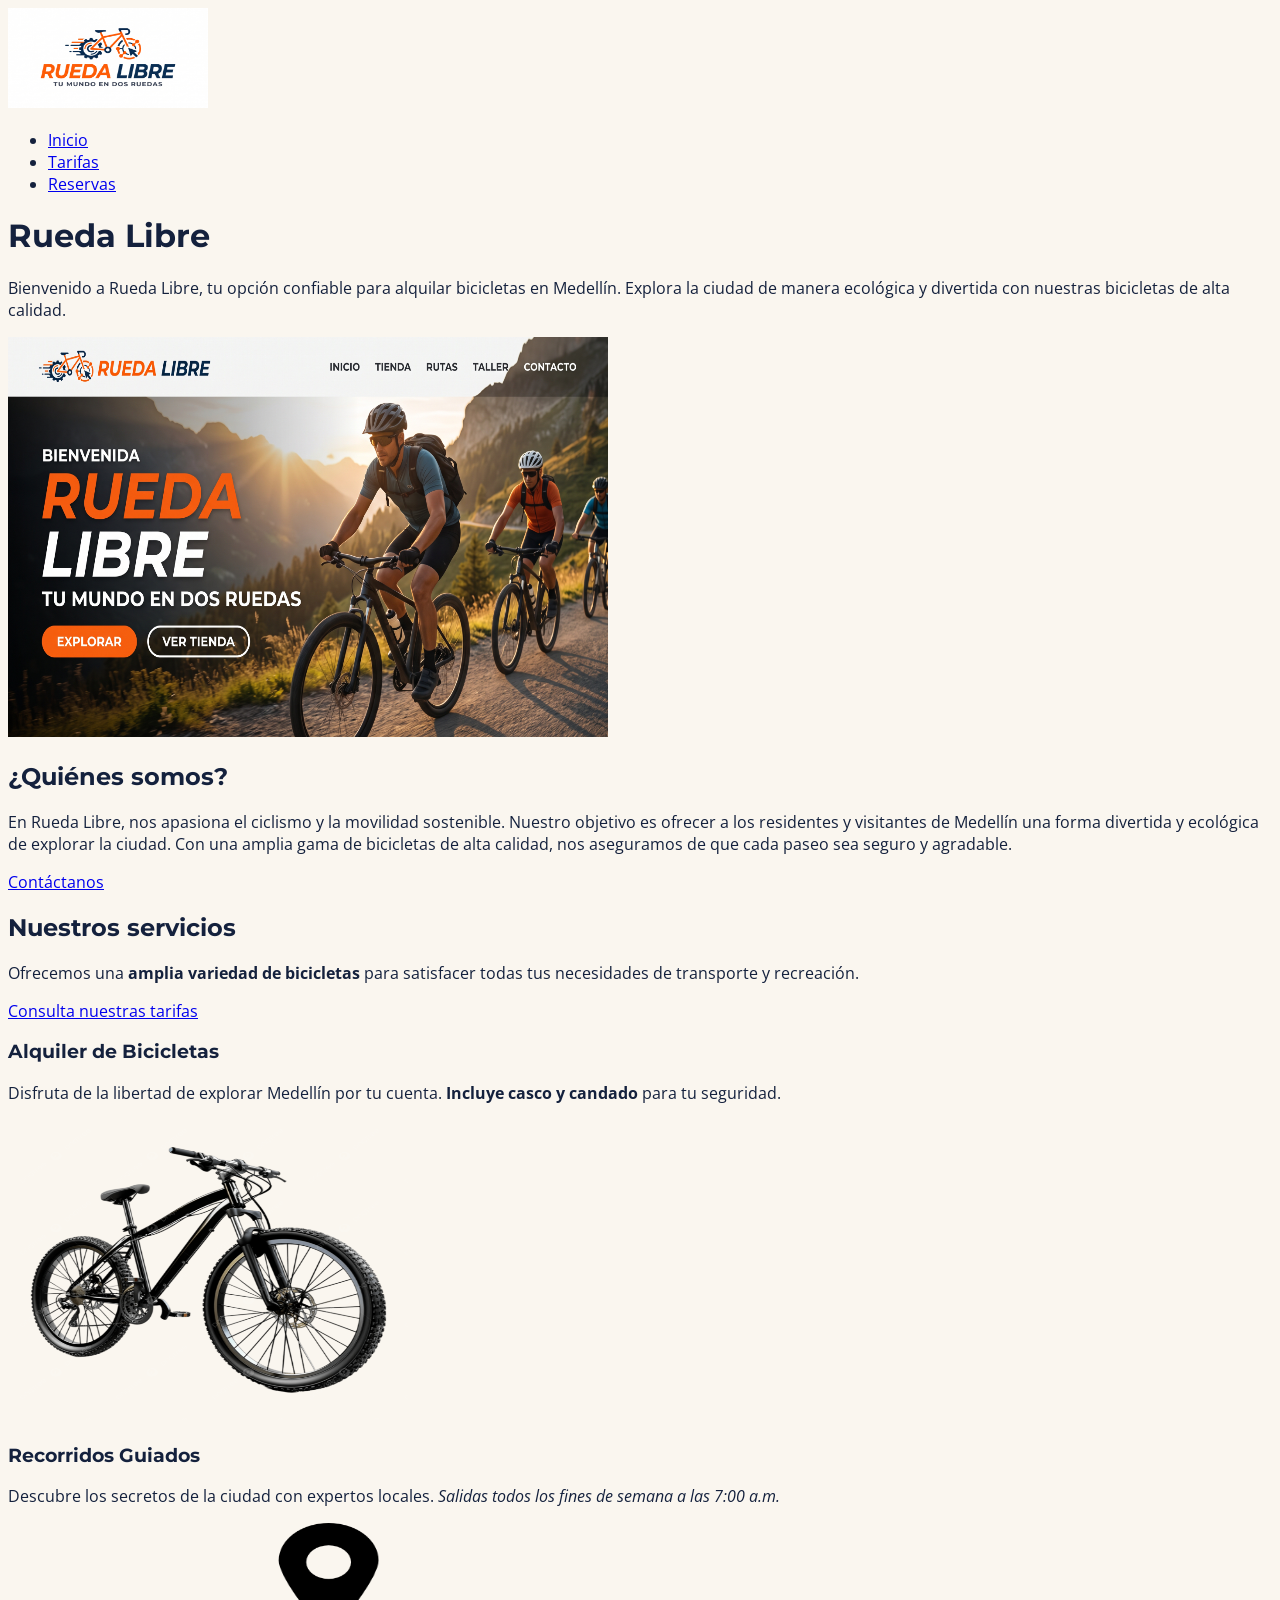
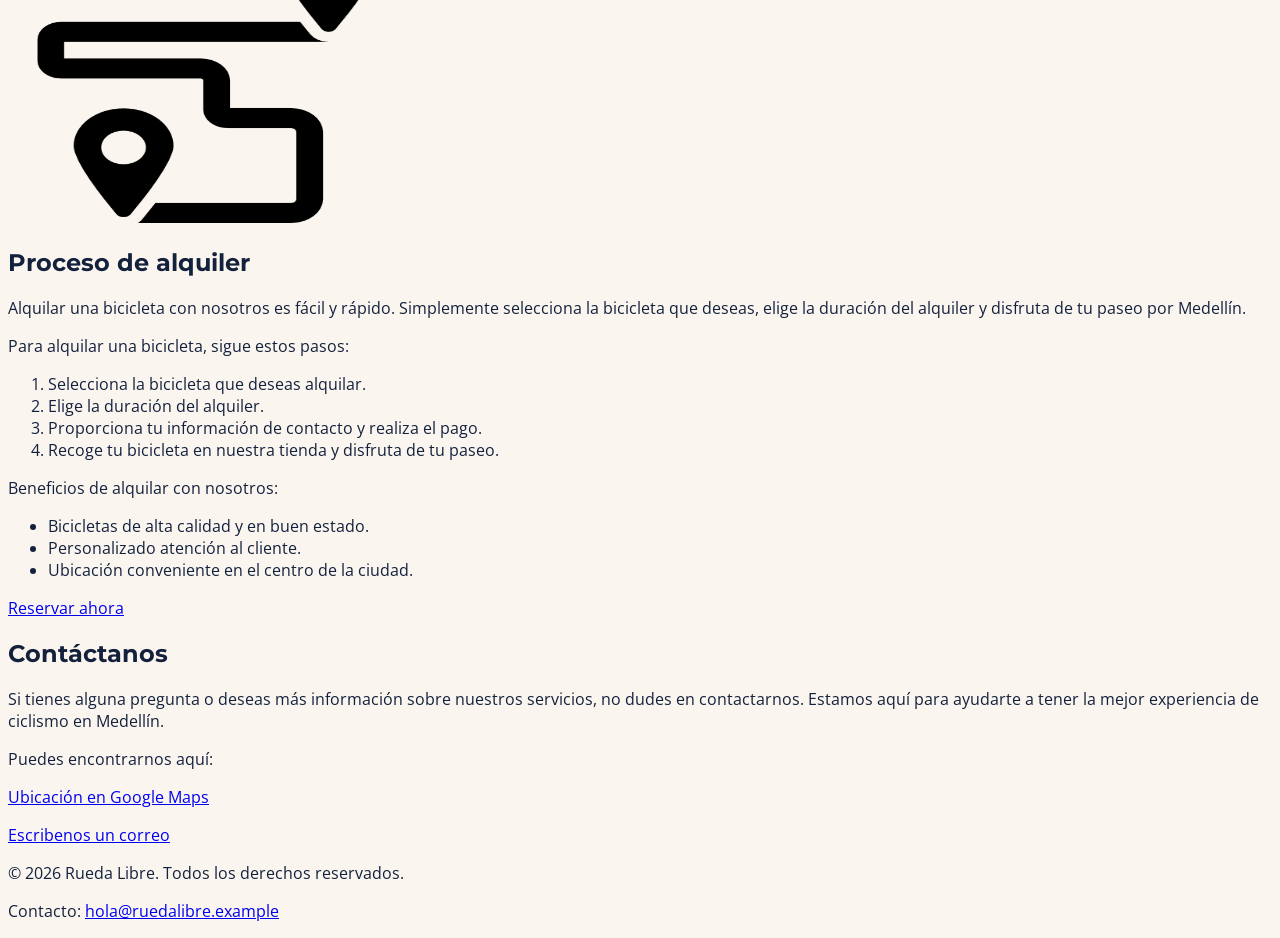
==== index.html @ 0d8b2fc7 "style: se agrega css a las paginas" ====
<!DOCTYPE html>
<html lang="es">
<head>
    <meta charset="UTF-8">
    <meta name="viewport" content="width=device-width, initial-scale=1.0">
    <title>Rueda Libre | Alquiler de bicicletas en Medellín</title>
    <meta name="description" content="Rueda Libre es tu opción confiable para alquilar bicicletas en Medellín. Explora la ciudad de manera ecológica y divertida con nuestras bicicletas de alta calidad.">
    <link rel="preconnect" href="https://fonts.googleapis.com">
<link rel="preconnect" href="https://fonts.gstatic.com" crossorigin>
<link href="https://fonts.googleapis.com/css2?family=Montserrat:ital,wght@0,100..900;1,100..900&family=Open+Sans:ital,wght@0,300..800;1,300..800&display=swap" rel="stylesheet">
    <link rel="stylesheet" href="css/styles.css">
</head>

<body>

<header>
    <a href="index.html"><img src="img/logo-rueda-libre.jpg" alt="Logo de Rueda Libre" width="200" height="100"></a>
    
    <nav aria-label="Navegación principal">
        <ul>
            <li><a href="index.html">Inicio</a></li>
            <li><a href="paginas/tarifas.html">Tarifas</a></li>
            <li><a href="paginas/reservas.html">Reservas</a></li>
        </ul>
    </nav>

</header>

 <main>
    <h1>Rueda Libre</h1>
    <p>Bienvenido a Rueda Libre, tu opción confiable para alquilar bicicletas en Medellín. Explora la ciudad de manera ecológica y divertida con nuestras bicicletas de alta calidad.</p>
    <img src="img/portada-rueda.jpg" alt="Bicicletas en Medellín" width="600" height="400">

    <section id="about">
    <h2>¿Quiénes somos?</h2>
    <p>En Rueda Libre, nos apasiona el ciclismo y la movilidad sostenible. Nuestro objetivo es ofrecer a los residentes y visitantes de Medellín una forma divertida y ecológica de explorar la ciudad. Con una amplia gama de bicicletas de alta calidad, nos aseguramos de que cada paseo sea seguro y agradable.</p>
    <a href="#contact">Contáctanos</a>
    </section>

    <section id="services">

        
        <h2>Nuestros servicios</h2>
        <p>Ofrecemos una <strong>amplia variedad de bicicletas</strong> para satisfacer todas tus necesidades</strong> de transporte y recreación.</p>

        <a href="paginas/tarifas.html#recorridos">Consulta nuestras tarifas</a>
        
    
        <article>
        <h3>Alquiler de Bicicletas</h3>
        <p>
        Disfruta de la libertad de explorar Medellín por tu cuenta. 
        <strong>Incluye casco y candado</strong> para tu seguridad.
        </p>
        <img src="img/bicicleta-rueda.png" alt="Alquiler de bicicletas" width="400" height="300">
        </article>

        <article>
        <h3>Recorridos Guiados</h3>
        <p>
        Descubre los secretos de la ciudad con expertos locales.
        <em>Salidas todos los fines de semana a las 7:00 a.m.</em>
        </p>
        <img src="img/ruta-rueda.png" alt="Recorridos guiados" width="400" height="300">
        </article>
    
    </section>

    <section id="process">
        <h2>Proceso de alquiler</h2>
        <p>Alquilar una bicicleta con nosotros es fácil y rápido. Simplemente selecciona la bicicleta que deseas, elige la duración del alquiler y disfruta de tu paseo por Medellín.</p>
        
        <p>Para alquilar una bicicleta, sigue estos pasos:</p>
        <ol>
            <li>Selecciona la bicicleta que deseas alquilar.</li>
            <li>Elige la duración del alquiler.</li>
            <li>Proporciona tu información de contacto y realiza el pago.</li>
            <li>Recoge tu bicicleta en nuestra tienda y disfruta de tu paseo.</li>
        </ol>

        <p>Beneficios de alquilar con nosotros:</p>
        <ul>
            <li>Bicicletas de alta calidad y en buen estado.</li>
            <li>Personalizado atención al cliente.</li>
            <li>Ubicación conveniente en el centro de la ciudad.</li>
        </ul>

        <a href="paginas/reservas.html">Reservar ahora</a>
    
    </section>

    <section id="contact">
        <h2>Contáctanos</h2>
        <p>Si tienes alguna pregunta o deseas más información sobre nuestros servicios, no dudes en contactarnos. Estamos aquí para ayudarte a tener la mejor experiencia de ciclismo en Medellín.</p> 
        <p>Puedes encontrarnos aquí:</p>
        <a href="https://maps.app.goo.gl/sFnGN6hQTi4NZ3k3A" target="_blank">Ubicación en Google Maps</a>
        <p><a href="mailto:hola@ruedalibre.example">Escribenos un correo</a></p>

    
    </section>





 </main>
<footer>
    
    <p>&copy; 2026 Rueda Libre. Todos los derechos reservados.</p>
    <p>Contacto: <a href="mailto:hola@ruedalibre.example">hola@ruedalibre.example</a></p>
</footer>

</body>

</html>
---- css/styles.css ----
:root {
    --verde-ruta:#1E7A4F;
    --naranja-pedal:#F39A2B;
    --azul-noche:#14213D;
    --crema:#FAF6EF;
    --gris-asfalto:#5B6470;

    --fuente-titulos: 'Montserrat', sans-serif;
    --fuente-textos: 'Open Sans', sans-serif;

    --espaciado-sm: 0.5rem;
    --espaciado-md: 1rem;
    --espaciado-lg: 2rem;
    --espaciado-xl: 3rem;
}

body {
    font-family: var(--fuente-textos);
    color: var(--azul-noche);
    background-color: var(--crema);
}

h1, h2, h3, h4, h5, h6 {
    font-family: var(--fuente-titulos);
}
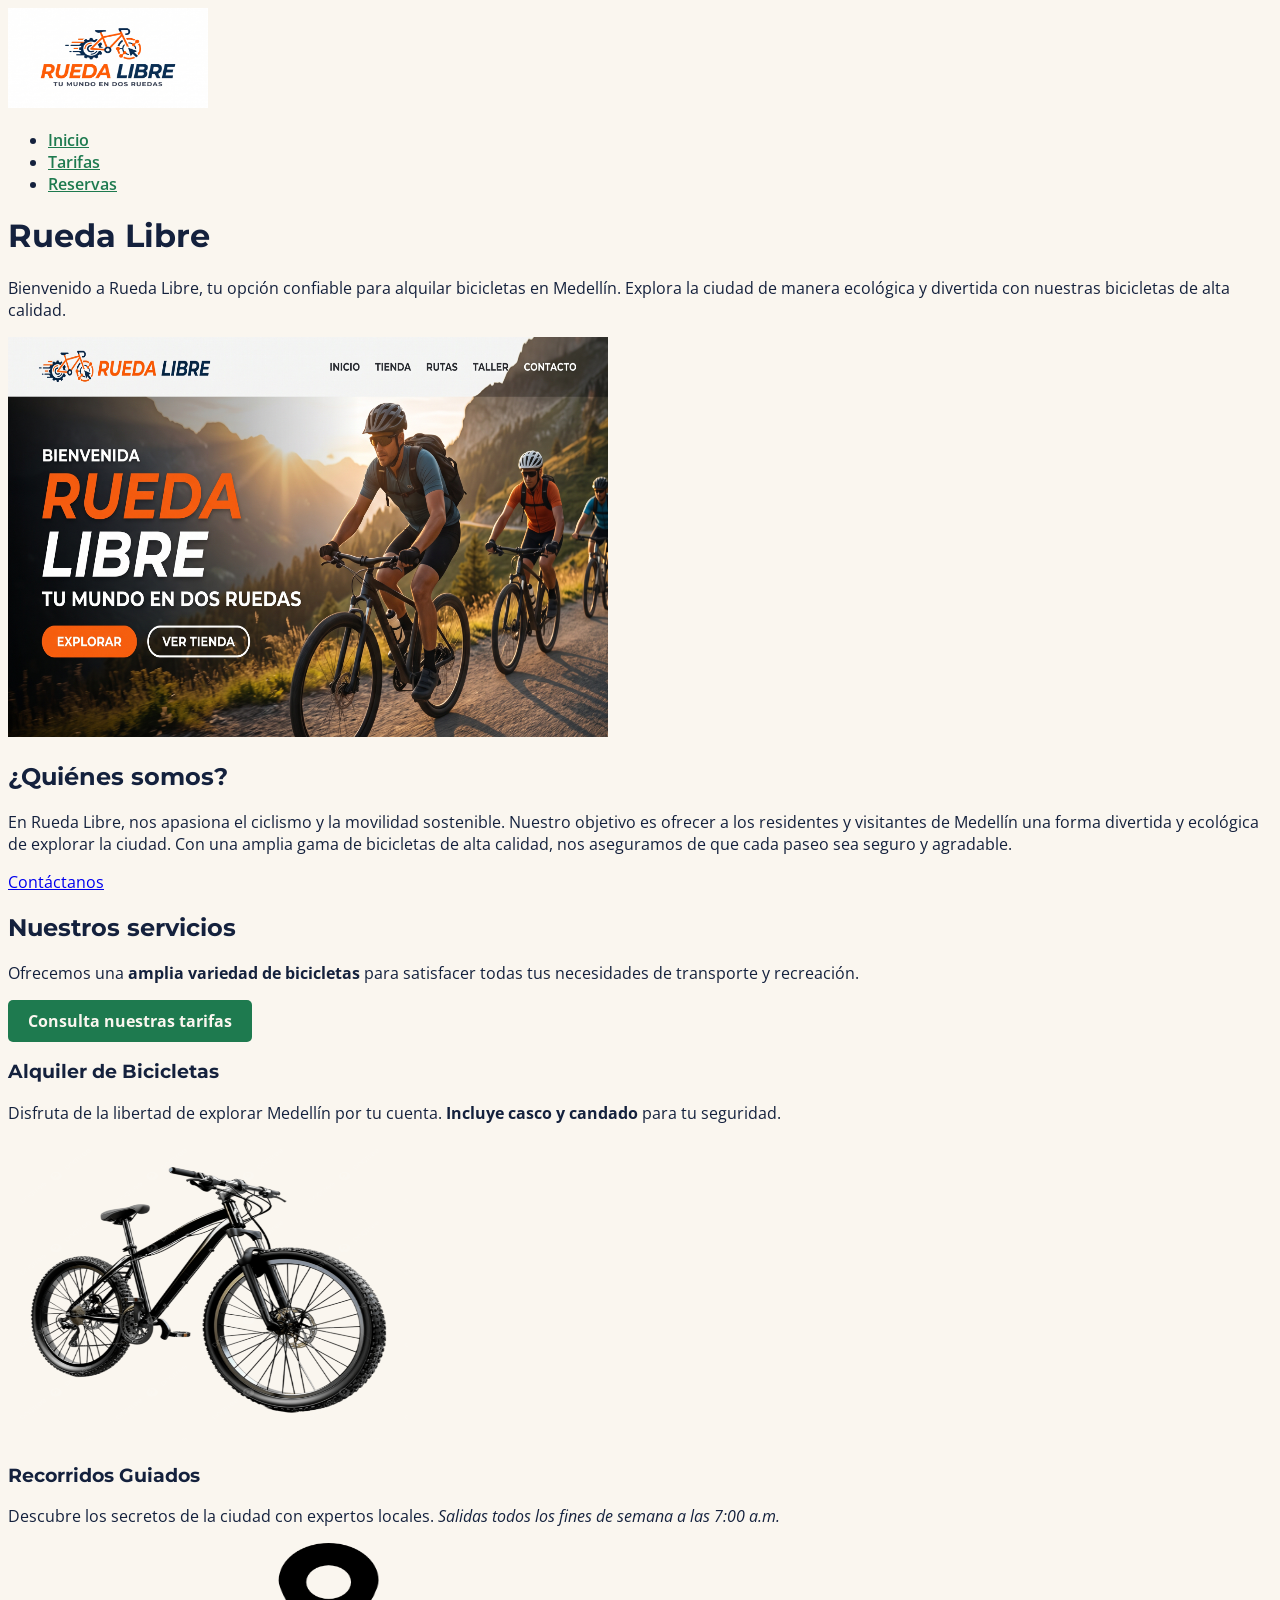
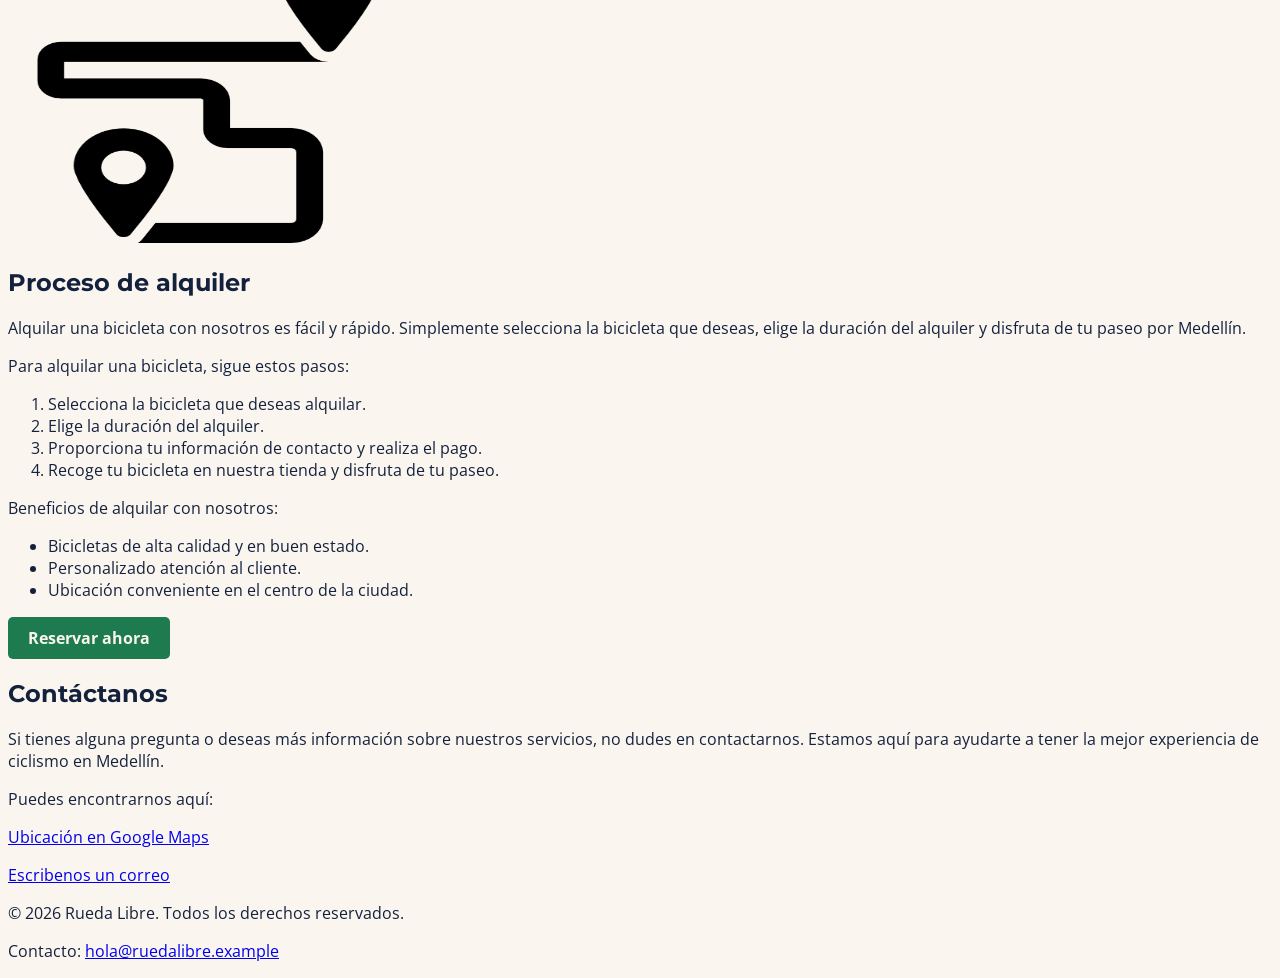
==== commit 86ff20c0: "style: agrega focus y hover" ====
--- a/index.html
+++ b/index.html
@@ -6,8 +6,8 @@
     <title>Rueda Libre | Alquiler de bicicletas en Medellín</title>
     <meta name="description" content="Rueda Libre es tu opción confiable para alquilar bicicletas en Medellín. Explora la ciudad de manera ecológica y divertida con nuestras bicicletas de alta calidad.">
     <link rel="preconnect" href="https://fonts.googleapis.com">
-<link rel="preconnect" href="https://fonts.gstatic.com" crossorigin>
-<link href="https://fonts.googleapis.com/css2?family=Montserrat:ital,wght@0,100..900;1,100..900&family=Open+Sans:ital,wght@0,300..800;1,300..800&display=swap" rel="stylesheet">
+    <link rel="preconnect" href="https://fonts.gstatic.com" crossorigin>
+    <link href="https://fonts.googleapis.com/css2?family=Montserrat:ital,wght@0,100..900;1,100..900&family=Open+Sans:ital,wght@0,300..800;1,300..800&display=swap" rel="stylesheet">
     <link rel="stylesheet" href="css/styles.css">
 </head>
 
@@ -17,10 +17,10 @@
     <a href="index.html"><img src="img/logo-rueda-libre.jpg" alt="Logo de Rueda Libre" width="200" height="100"></a>
     
     <nav aria-label="Navegación principal">
-        <ul>
-            <li><a href="index.html">Inicio</a></li>
-            <li><a href="paginas/tarifas.html">Tarifas</a></li>
-            <li><a href="paginas/reservas.html">Reservas</a></li>
+        <ul id="menu">
+            <li><a href="index.html" class="activo">Inicio</a></li>
+            <li><a href="paginas/tarifas.html" class="activo">Tarifas</a></li>
+            <li><a href="paginas/reservas.html" class="activo">Reservas</a></li>
         </ul>
     </nav>
 
@@ -43,7 +43,7 @@
         <h2>Nuestros servicios</h2>
         <p>Ofrecemos una <strong>amplia variedad de bicicletas</strong> para satisfacer todas tus necesidades</strong> de transporte y recreación.</p>
 
-        <a href="paginas/tarifas.html#recorridos">Consulta nuestras tarifas</a>
+        <a href="paginas/tarifas.html#recorridos" class="boton">Consulta nuestras tarifas</a>
         
     
         <article>
@@ -85,7 +85,7 @@
             <li>Ubicación conveniente en el centro de la ciudad.</li>
         </ul>
 
-        <a href="paginas/reservas.html">Reservar ahora</a>
+        <a href="paginas/reservas.html" class="boton">Reservar ahora</a>
     
     </section>
 
--- a/css/styles.css
+++ b/css/styles.css
@@ -22,4 +22,44 @@
 
 h1, h2, h3, h4, h5, h6 {
     font-family: var(--fuente-titulos);
+}
+
+/*menu principal arriba*/
+#menu a.activo { 
+  color: var(--verde-ruta); 
+  font-weight: 600;
+}
+
+/*menu principal arriba hover y focus-visible*/
+#menu a:hover,
+#menu a:focus-visible {
+    color: var(--naranja-pedal);
+}
+
+/*botones de reservar*/
+.boton {
+    display: inline-block;
+    padding: 10px 20px;
+    background-color: var(--verde-ruta);
+    color: var(--crema);
+    border-radius: 5px;
+    text-decoration: none;
+    font-weight: bold;
+}
+
+.boton:hover{
+    background-color: var(--naranja-pedal);
+    outline: 2px solid rgb(0, 0, 0);
+}
+
+.boton:focus{   
+    outline: 2px solid black;
+    border-radius: 5px;
+    color: black;
+}
+
+#formulario input:focus,select:focus,textarea:focus, button:focus {
+    outline: 2px solid var(--azul-noche);
+    border-radius: 5px;
+    box-shadow: 0 0 5px;
 }
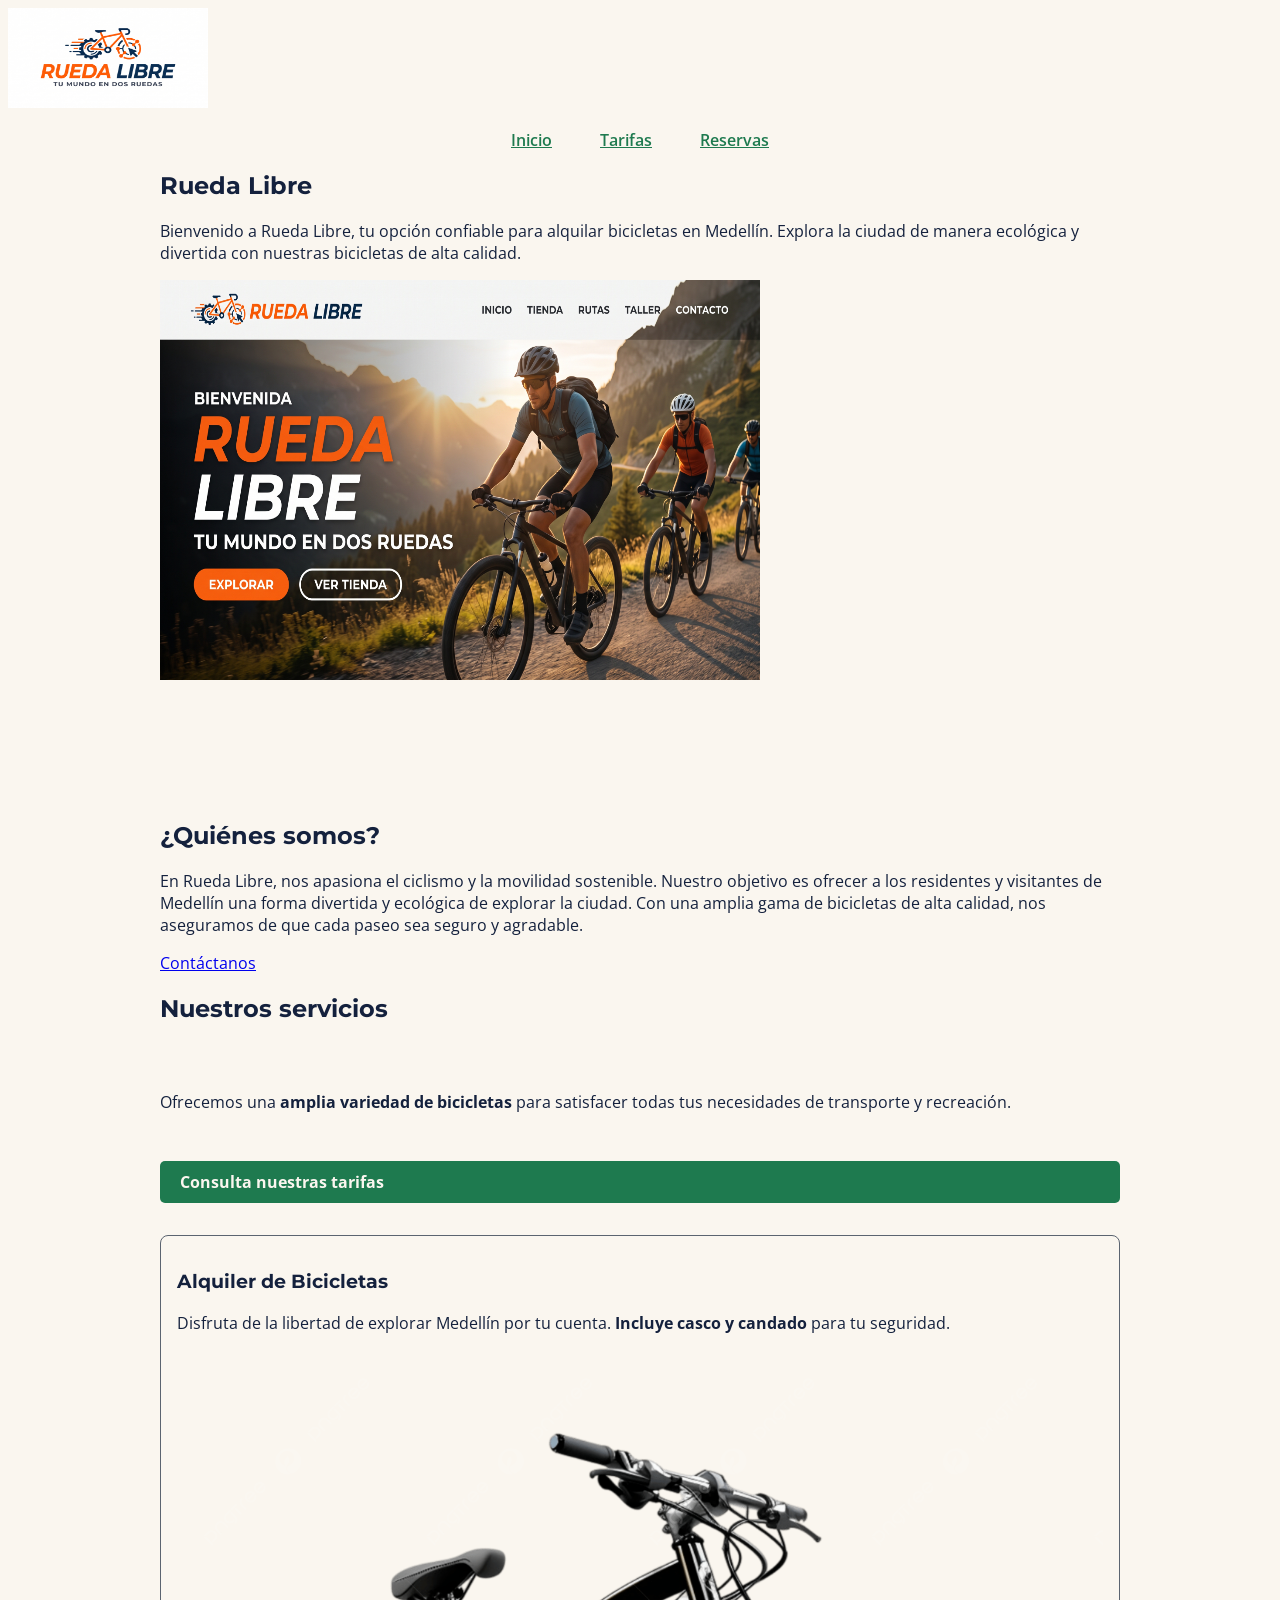
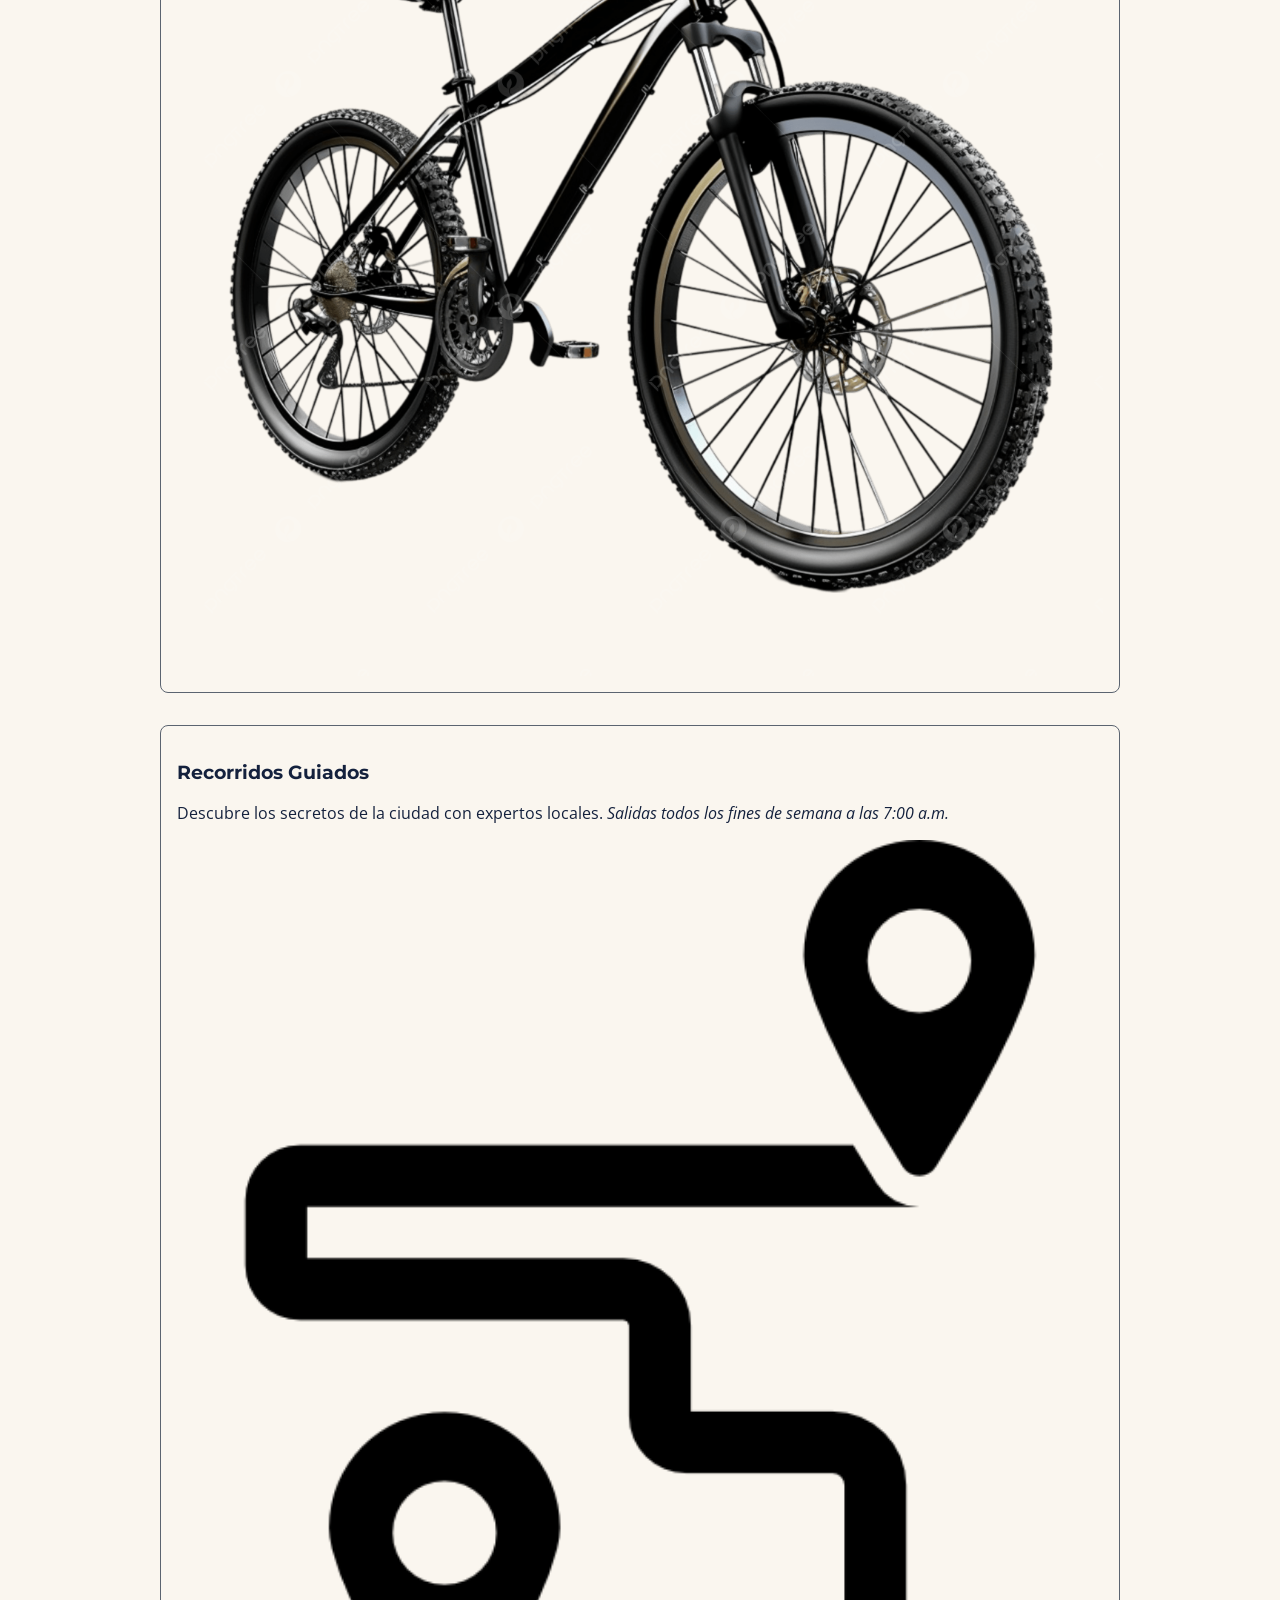
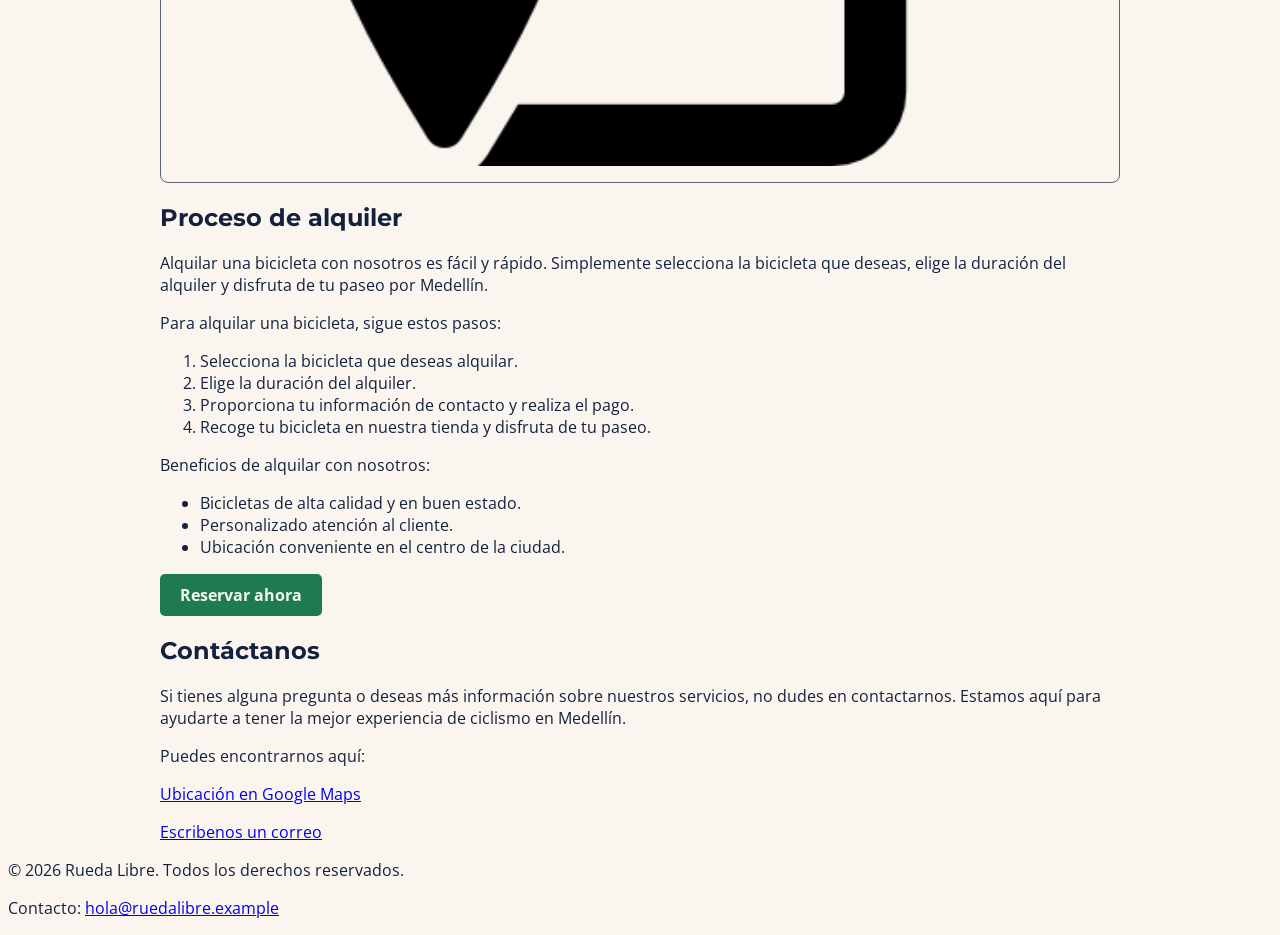
==== commit 7e55d87b: "style: corregir estilos de nav y form" ====
--- a/index.html
+++ b/index.html
@@ -27,9 +27,11 @@
 </header>
 
  <main>
+    <section class="cover">
     <h1>Rueda Libre</h1>
     <p>Bienvenido a Rueda Libre, tu opción confiable para alquilar bicicletas en Medellín. Explora la ciudad de manera ecológica y divertida con nuestras bicicletas de alta calidad.</p>
     <img src="img/portada-rueda.jpg" alt="Bicicletas en Medellín" width="600" height="400">
+    </section>
 
     <section id="about">
     <h2>¿Quiénes somos?</h2>
--- a/css/styles.css
+++ b/css/styles.css
@@ -62,4 +62,150 @@
     outline: 2px solid var(--azul-noche);
     border-radius: 5px;
     box-shadow: 0 0 5px;
+}
+
+#formulario {
+    box-sizing: border-box;
+    width: 70%;
+    
+}
+
+main {
+    max-width: 60rem;
+    margin-inline: auto;
+}
+
+.cover {
+    min-height: 70vh;
+   
+}
+
+#services {
+    display: grid;
+    gap: var(--espaciado-lg);
+}
+
+#services article {
+    padding: var(--espaciado-md);
+    border: 1px solid var(--gris-asfalto);
+    border-radius: var(--espaciado-sm);
+}
+
+#services article img {
+    display: block;
+    width: 100%;
+    height: auto;
+}
+
+#recorridos section th, #recorridos section td, #tarifas section th, #tarifas section td {
+    padding: var(--espaciado-sm);
+}
+
+#recorridos table tbody thead {
+    width: 100%;
+    border-collapse: collapse;
+    margin-bottom: var(--espaciado-lg);
+
+}
+
+/* 1. Configuración de la tabla principal */
+table {
+    border-collapse: separate; /* OBLIGATORIO para poder redondear */
+    border-spacing: 0;        /* Elimina el espacio entre celdas */
+    border: 3px solid var(--gris-asfalto); /* Borde exterior */
+    border-radius: 12px;       /* El redondeo exterior que buscas */
+    overflow: hidden;          /* Evita que el fondo de los th tape las esquinas */
+    width: 100%;
+}
+
+/* 2. Líneas divisorias internas (Abajo y Derecha) */
+th, td {
+    padding: var(--espaciado-sm);
+    border-bottom: 1px solid var(--gris-asfalto);
+    border-right: 1px solid var(--gris-asfalto);
+}
+
+/* 3. Eliminar el borde derecho en la última columna */
+th:last-child, td:last-child {
+    border-right: none;
+}
+
+/* 4. Eliminar el borde inferior en la última fila */
+tr:last-child td {
+    border-bottom: none;
+}
+
+/* 5. Estilos de texto y colores */
+th {
+    text-align: center;
+    background-color: var(--verde-ruta);
+    color: var(--crema);
+}
+
+td {
+    text-align: left;
+}
+
+/*Se inicia modificaciones al formulario*/
+
+label {
+    display: block;
+    margin-bottom: var(--espaciado-sm);
+}
+
+input, select, textarea {
+    width: 100%;
+    box-sizing: border-box;
+}
+
+.form-data, .form-rent, .form-confirm {
+  margin-bottom: var(--espaciado-xl);
+}
+
+button[type="submit"] {
+  padding: 0.75rem 2rem;
+  background-color: var(--verde-ruta);
+  color: var(--crema);
+  border: none;
+  border-radius: 5px;
+  cursor: pointer;
+}
+
+button[type="submit"]:hover {
+    background-color: var(--naranja-pedal);
+}
+
+button:focus-visible {
+  outline: 3px solid var(--naranja-pedal);
+  outline-offset: 2px;
+}
+
+/*se modifica el nav del menu*/
+
+nav ul {
+    display: flex;
+    gap: var(--espaciado-xl);
+    padding: 0;
+    list-style: none;
+    justify-content: center;
+    align-items: center;
+}
+
+/* se modifica el recuadro de confirmacion */
+input[type="checkbox"] {
+    width: auto;
+}
+
+fieldset p:has(#terminos) {
+    display: flex;
+    flex-direction: row-reverse; /* Coloca el checkbox después del texto */
+    justify-content: flex-end;   /* Los junta hacia la izquierda */
+    align-items: center;         /* Los centra verticalmente */
+    gap: var(--espaciado-sm);    /* Espacio entre el texto y el cuadro */
+}
+
+/* 3. Quita el margen inferior por defecto del label para que no se desfase */
+fieldset p:has(#terminos) label {
+    margin-bottom: 0;
+    cursor: pointer;
 }
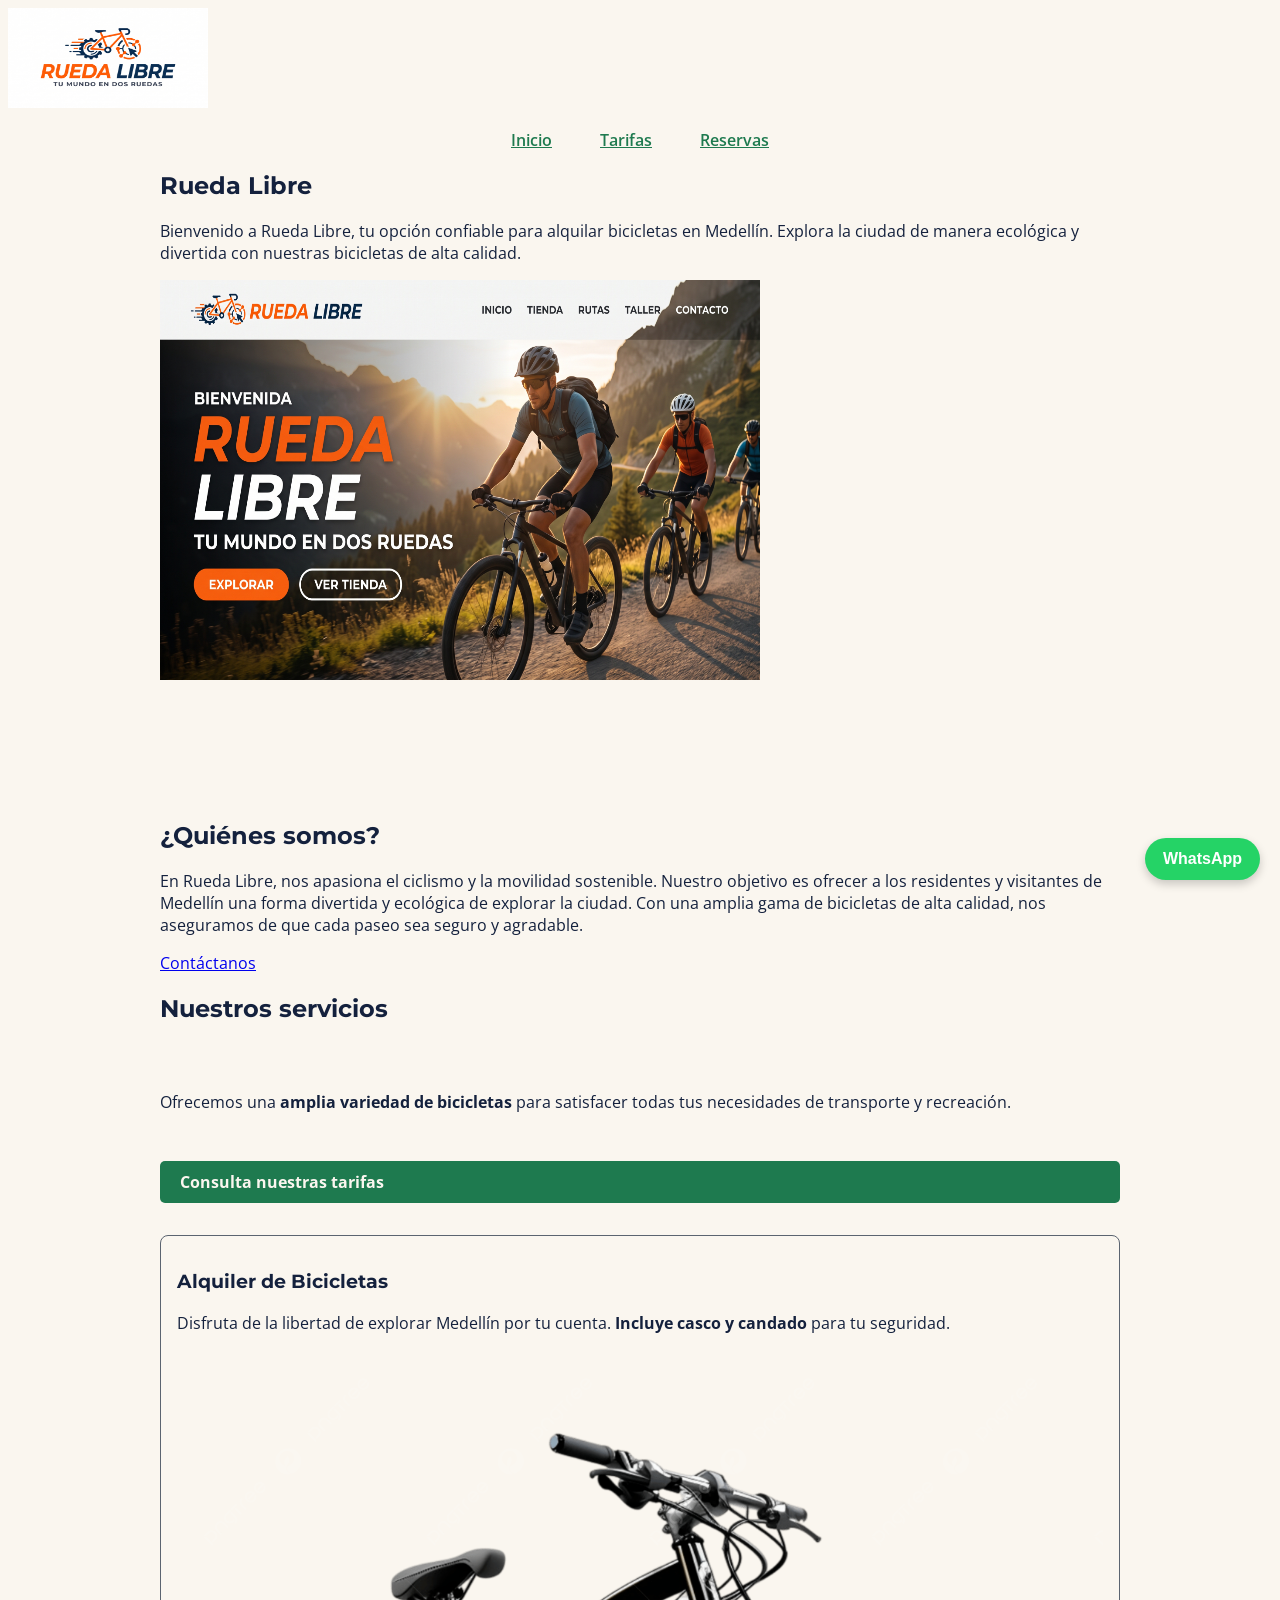
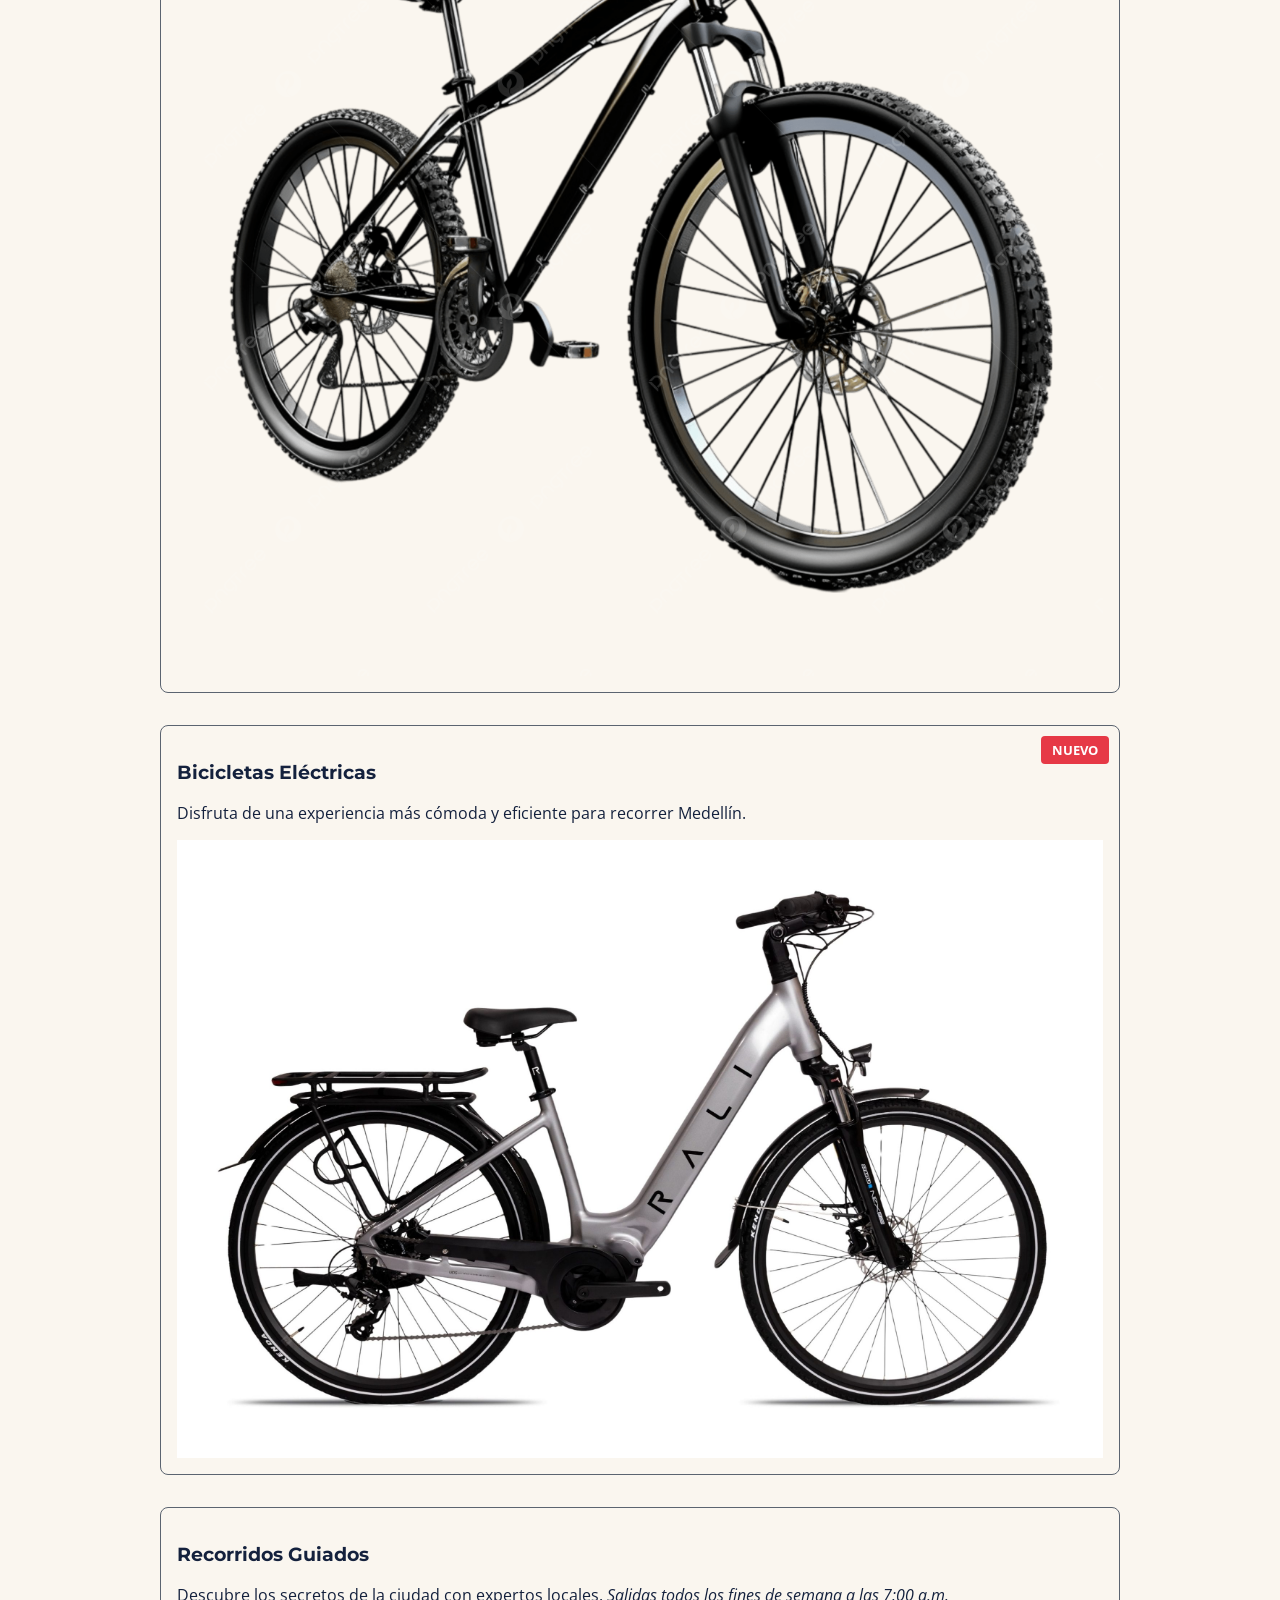
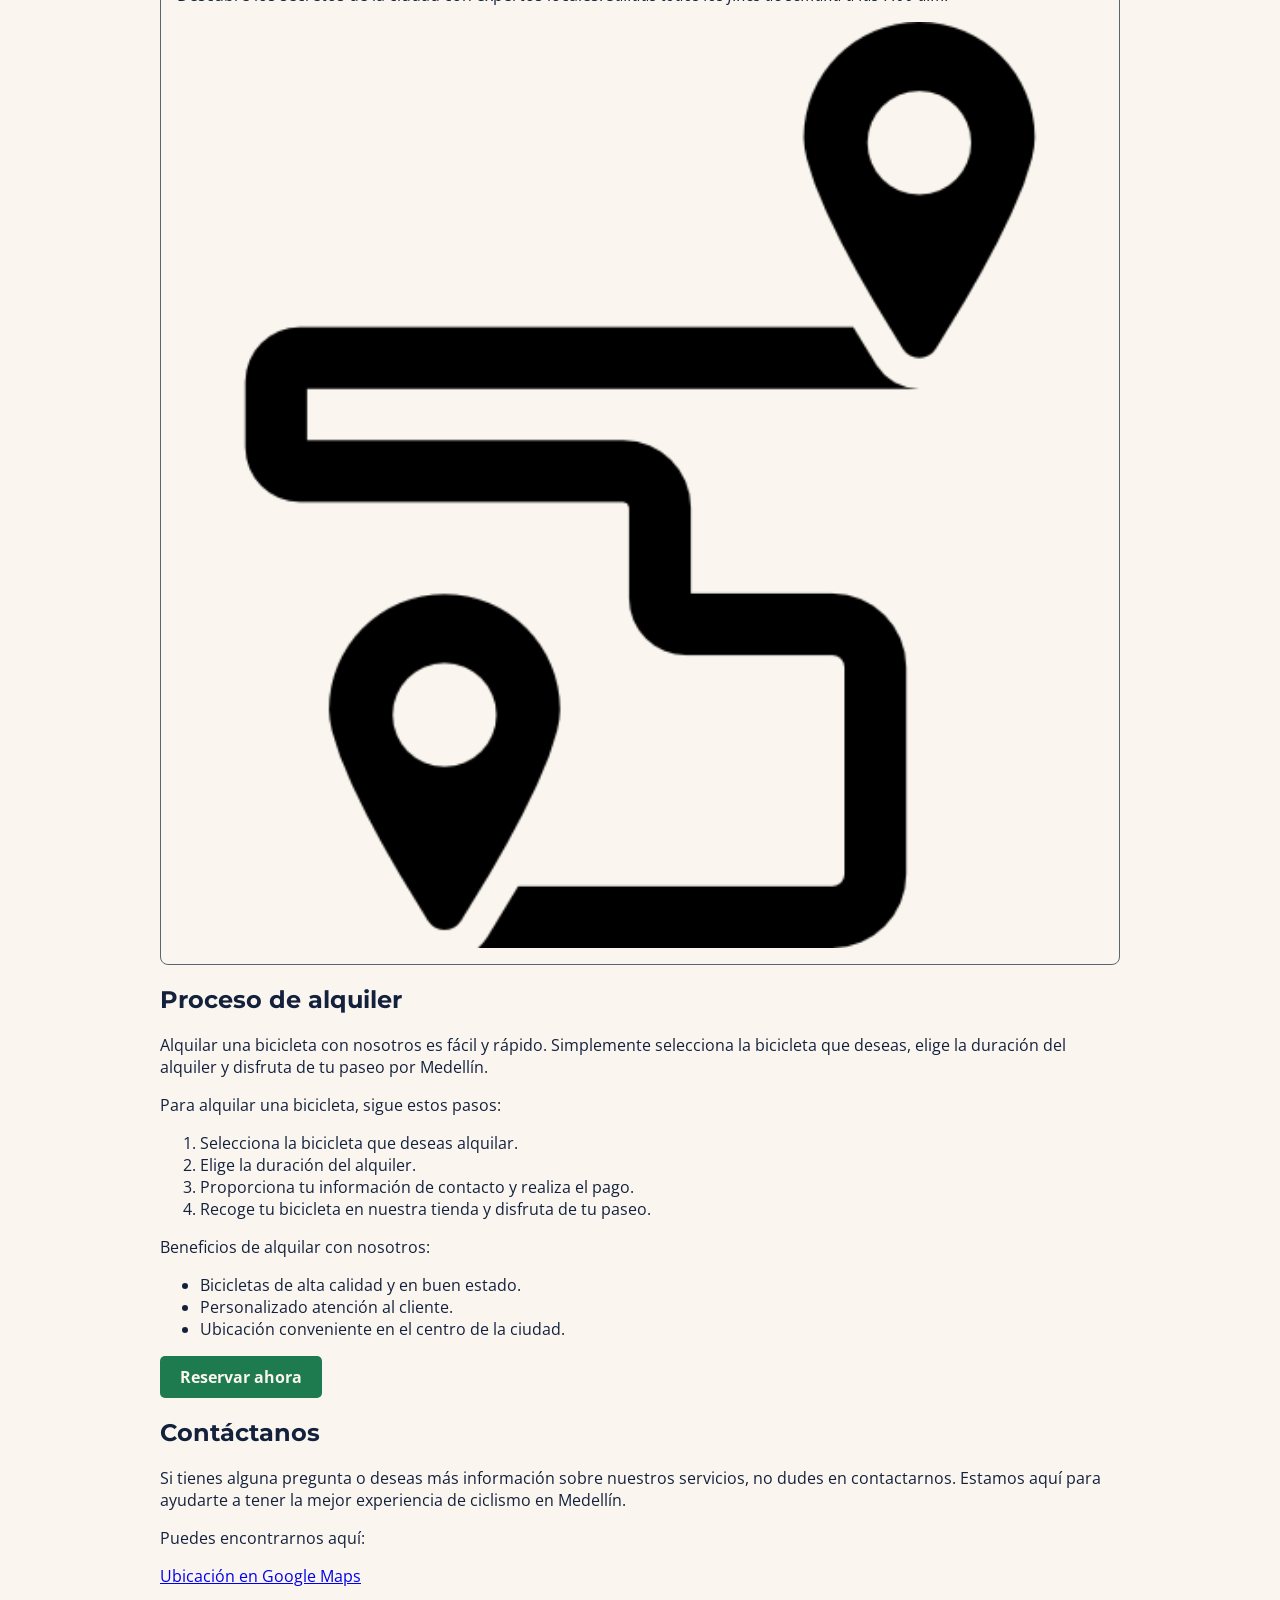
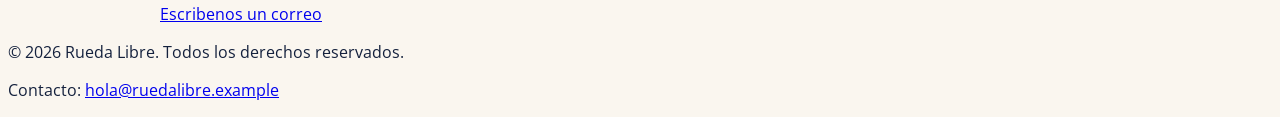
==== commit 292bfbfe: "feat: lanzamiento de la pagina web v1.0" ====
--- a/index.html
+++ b/index.html
@@ -57,6 +57,17 @@
         <img src="img/bicicleta-rueda.png" alt="Alquiler de bicicletas" width="400" height="300">
         </article>
 
+        <!--bicicleta electrica-->
+        <article class="tarjeta-servicio">
+        <span class="etiqueta-nuevo">Nuevo</span>
+
+        <h3>Bicicletas Eléctricas</h3>
+        <p>
+        Disfruta de una experiencia más cómoda y eficiente para recorrer Medellín.
+        </p>
+        <img src="img/bicicleta-electrica-rueda.jpg" alt="Bicicleta eléctrica" width="400" height="300">
+        </article>
+
         <article>
         <h3>Recorridos Guiados</h3>
         <p>
@@ -112,6 +123,15 @@
     <p>Contacto: <a href="mailto:hola@ruedalibre.example">hola@ruedalibre.example</a></p>
 </footer>
 
+<a
+    href="https://wa.me/573000000000"
+    target="_blank"
+    rel="noopener noreferrer"
+    class="whatsapp-fijo"
+>
+    WhatsApp
+</a>
+
 </body>
 
 </html>
--- a/css/styles.css
+++ b/css/styles.css
@@ -1,3 +1,6 @@
+/* ==================================================
+   1. VARIABLES
+================================================== */
 :root {
     --verde-ruta:#1E7A4F;
     --naranja-pedal:#F39A2B;
@@ -14,6 +17,10 @@
     --espaciado-xl: 3rem;
 }
 
+/* ==================================================
+   2. ESTILOS GENERALES
+================================================== */
+
 body {
     font-family: var(--fuente-textos);
     color: var(--azul-noche);
@@ -35,6 +42,10 @@
 #menu a:focus-visible {
     color: var(--naranja-pedal);
 }
+
+/* ==================================================
+   5. BOTONES
+================================================== */
 
 /*botones de reservar*/
 .boton {
@@ -58,6 +69,10 @@
     color: black;
 }
 
+/* ==================================================
+   8. FORMULARIO
+================================================== */
+
 #formulario input:focus,select:focus,textarea:focus, button:focus {
     outline: 2px solid var(--azul-noche);
     border-radius: 5px;
@@ -75,10 +90,18 @@
     margin-inline: auto;
 }
 
+/* ==================================================
+   4. HERO / PORTADA
+================================================== */
+
 .cover {
     min-height: 70vh;
    
 }
+
+/* ==================================================
+   6. SERVICIOS
+================================================== */
 
 #services {
     display: grid;
@@ -97,16 +120,16 @@
     height: auto;
 }
 
-#recorridos section th, #recorridos section td, #tarifas section th, #tarifas section td {
-    padding: var(--espaciado-sm);
-}
-
 #recorridos table tbody thead {
     width: 100%;
     border-collapse: collapse;
     margin-bottom: var(--espaciado-lg);
 
 }
+
+/* ==================================================
+   7. TABLAS
+================================================== */
 
 /* 1. Configuración de la tabla principal */
 table {
@@ -180,6 +203,9 @@
   outline-offset: 2px;
 }
 
+/* ==================================================
+   3. NAVEGACIÓN
+================================================== */
 /*se modifica el nav del menu*/
 
 nav ul {
@@ -208,4 +234,46 @@
 fieldset p:has(#terminos) label {
     margin-bottom: 0;
     cursor: pointer;
+}
+
+/*se agrega nuevo a la bicicleta electrica*/
+.tarjeta-servicio {
+    position: relative;
+}
+
+.etiqueta-nuevo {
+    position: absolute;
+    top: 10px;
+    right: 10px;
+    background-color: #e63946;
+    color: white;
+    padding: 0.3rem 0.7rem;
+    border-radius: 4px;
+    font-size: 0.8rem;
+    font-weight: bold;
+    text-transform: uppercase;
+}
+
+/* ==================================================
+   9. WHATSAPP FLOTANTE
+================================================== */
+
+/*boton whatsapp*/
+.whatsapp-fijo {
+    position: fixed;
+    bottom: 20px;
+    right: 20px;
+    background-color: #25D366;
+    color: white;
+    text-decoration: none;
+    padding: 12px 18px;
+    border-radius: 50px;
+    font-weight: bold;
+    font-family: sans-serif;
+    box-shadow: 0 4px 10px rgba(0, 0, 0, 0.2);
+    z-index: 1000;
+}
+
+.whatsapp-fijo:hover {
+    background-color: #1ea952;
 }
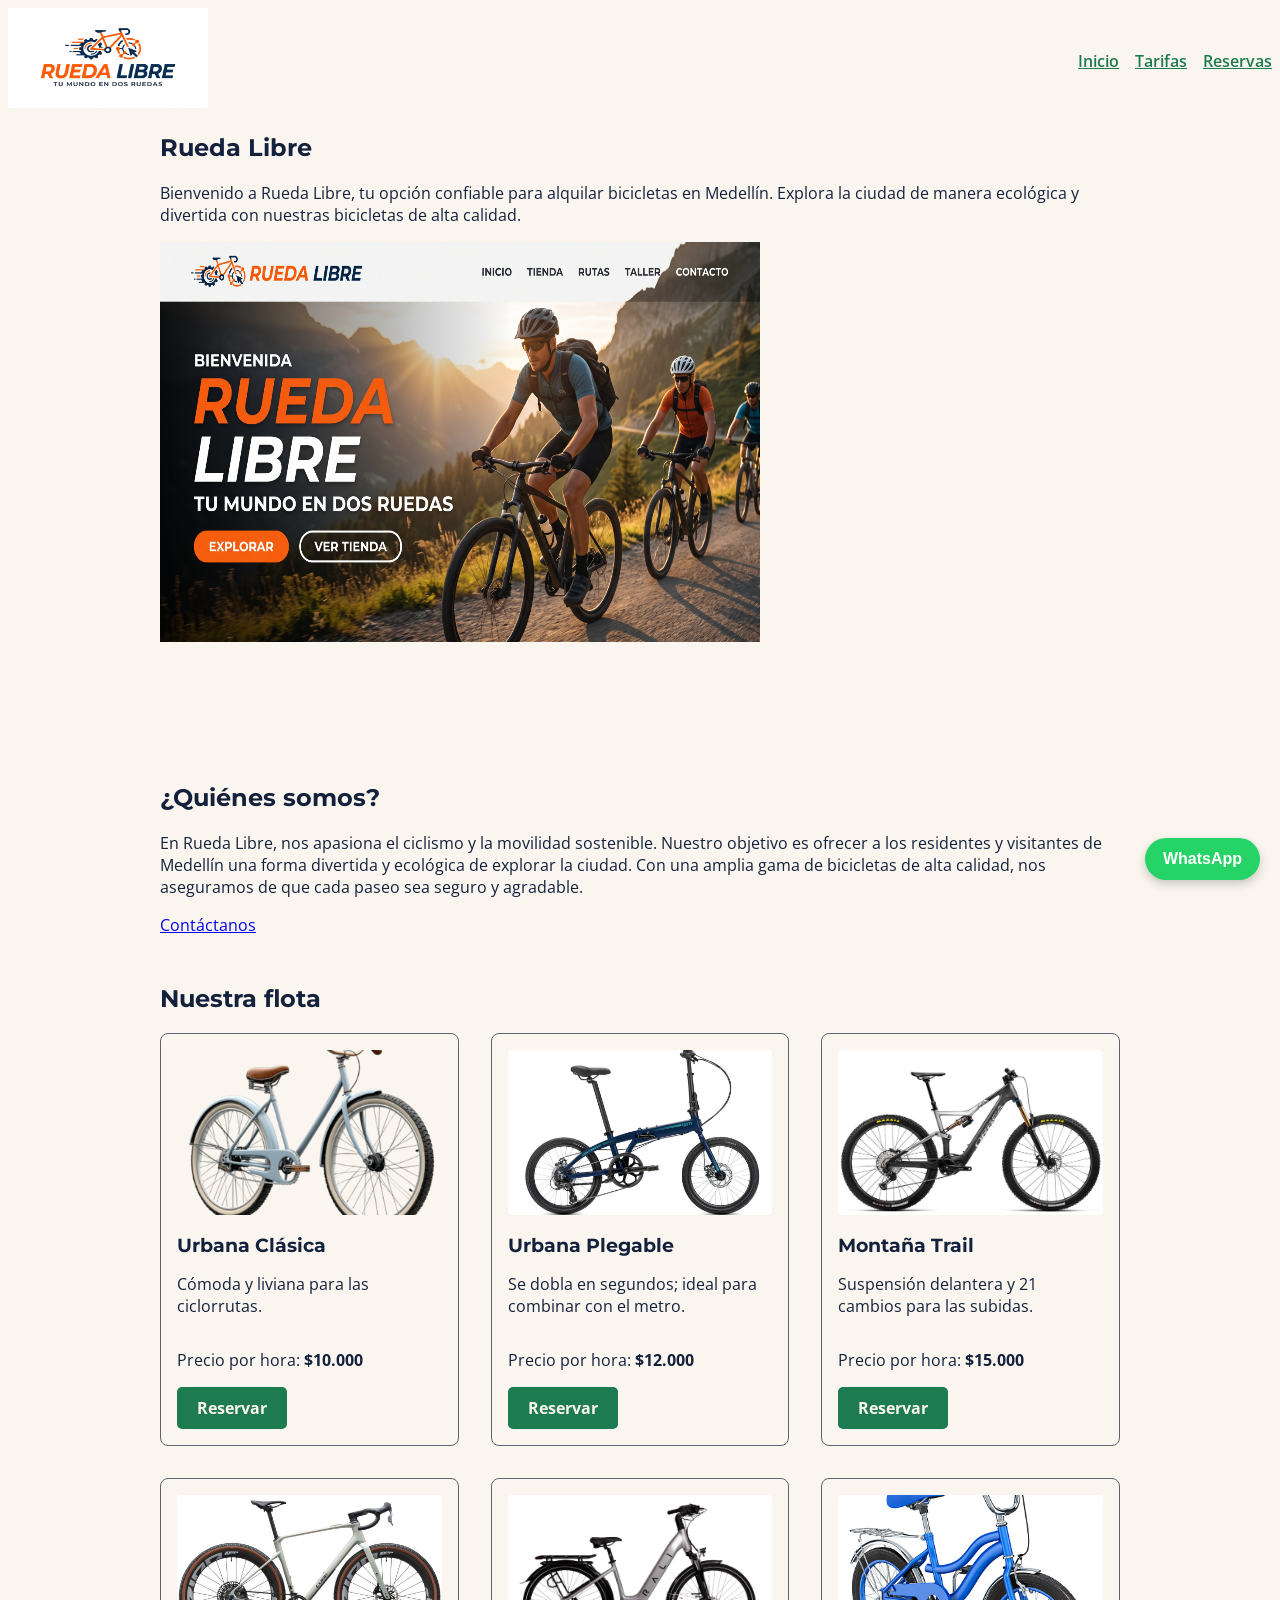
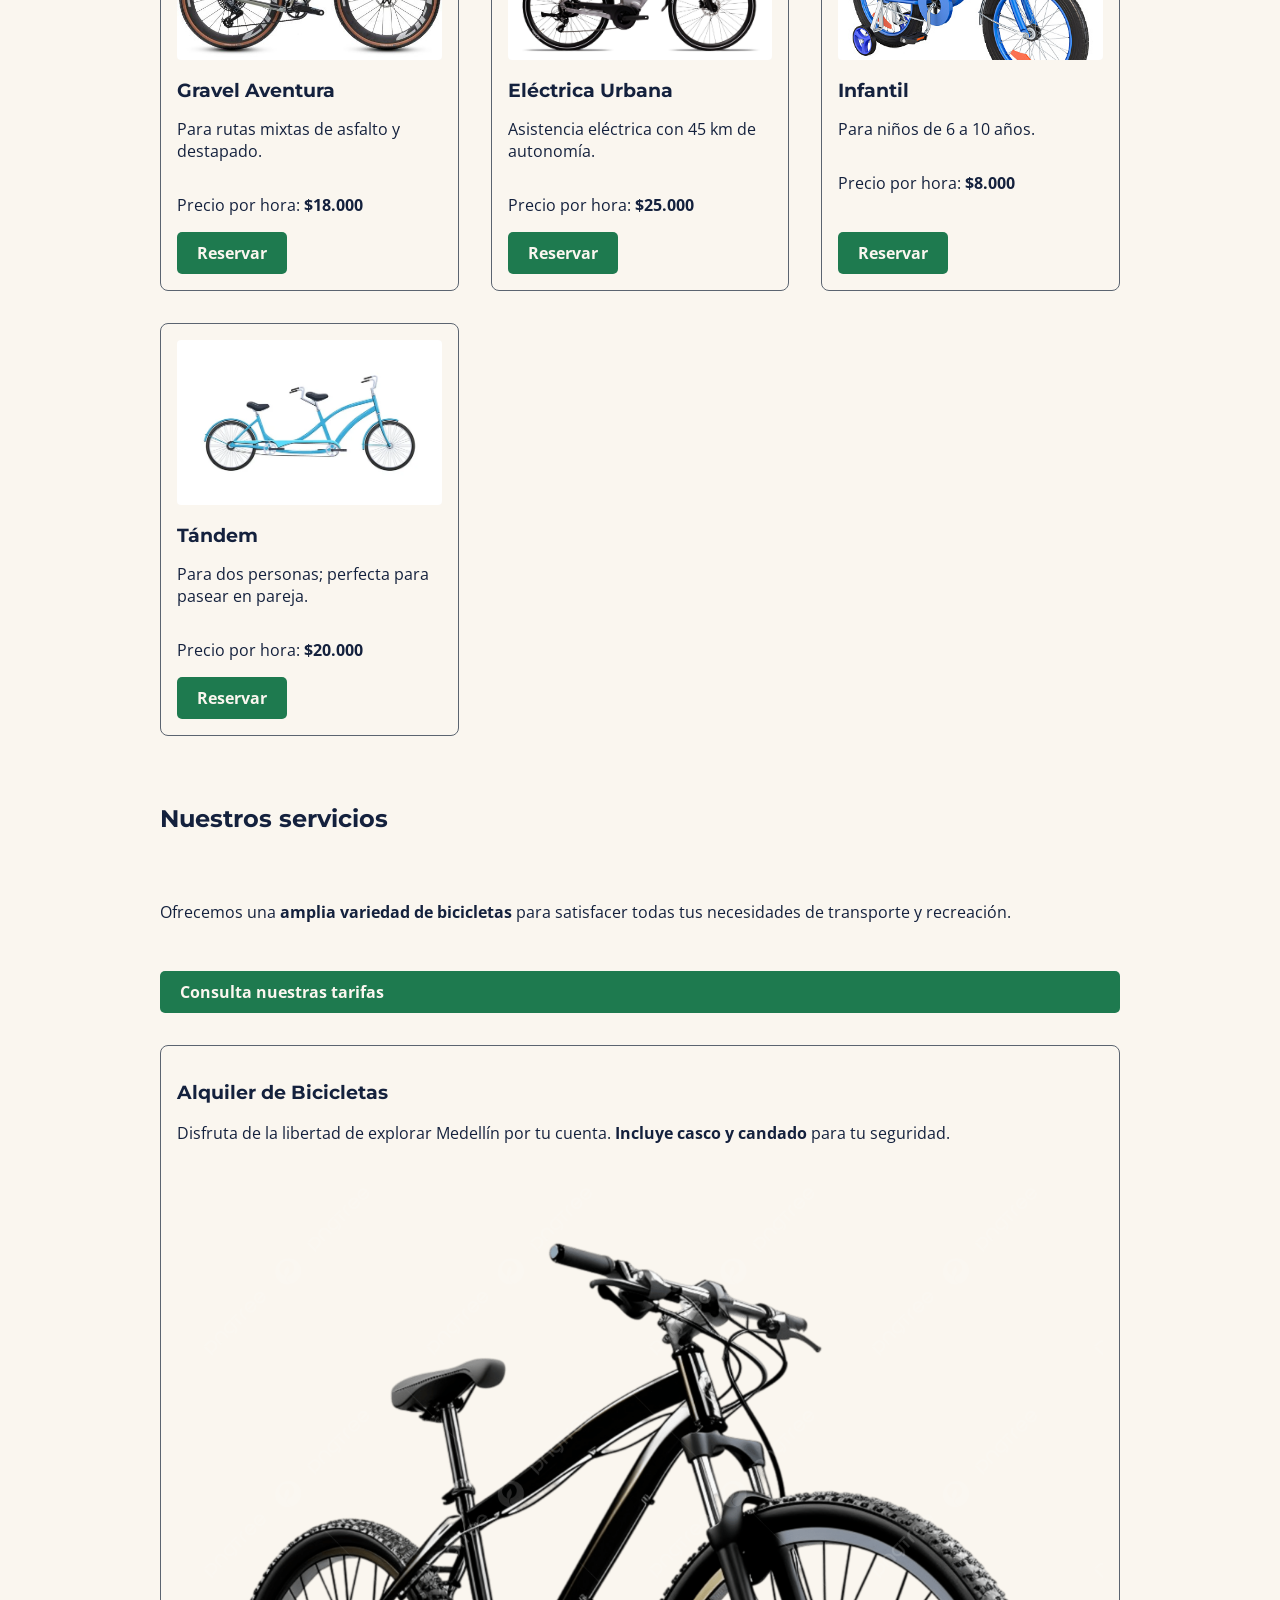
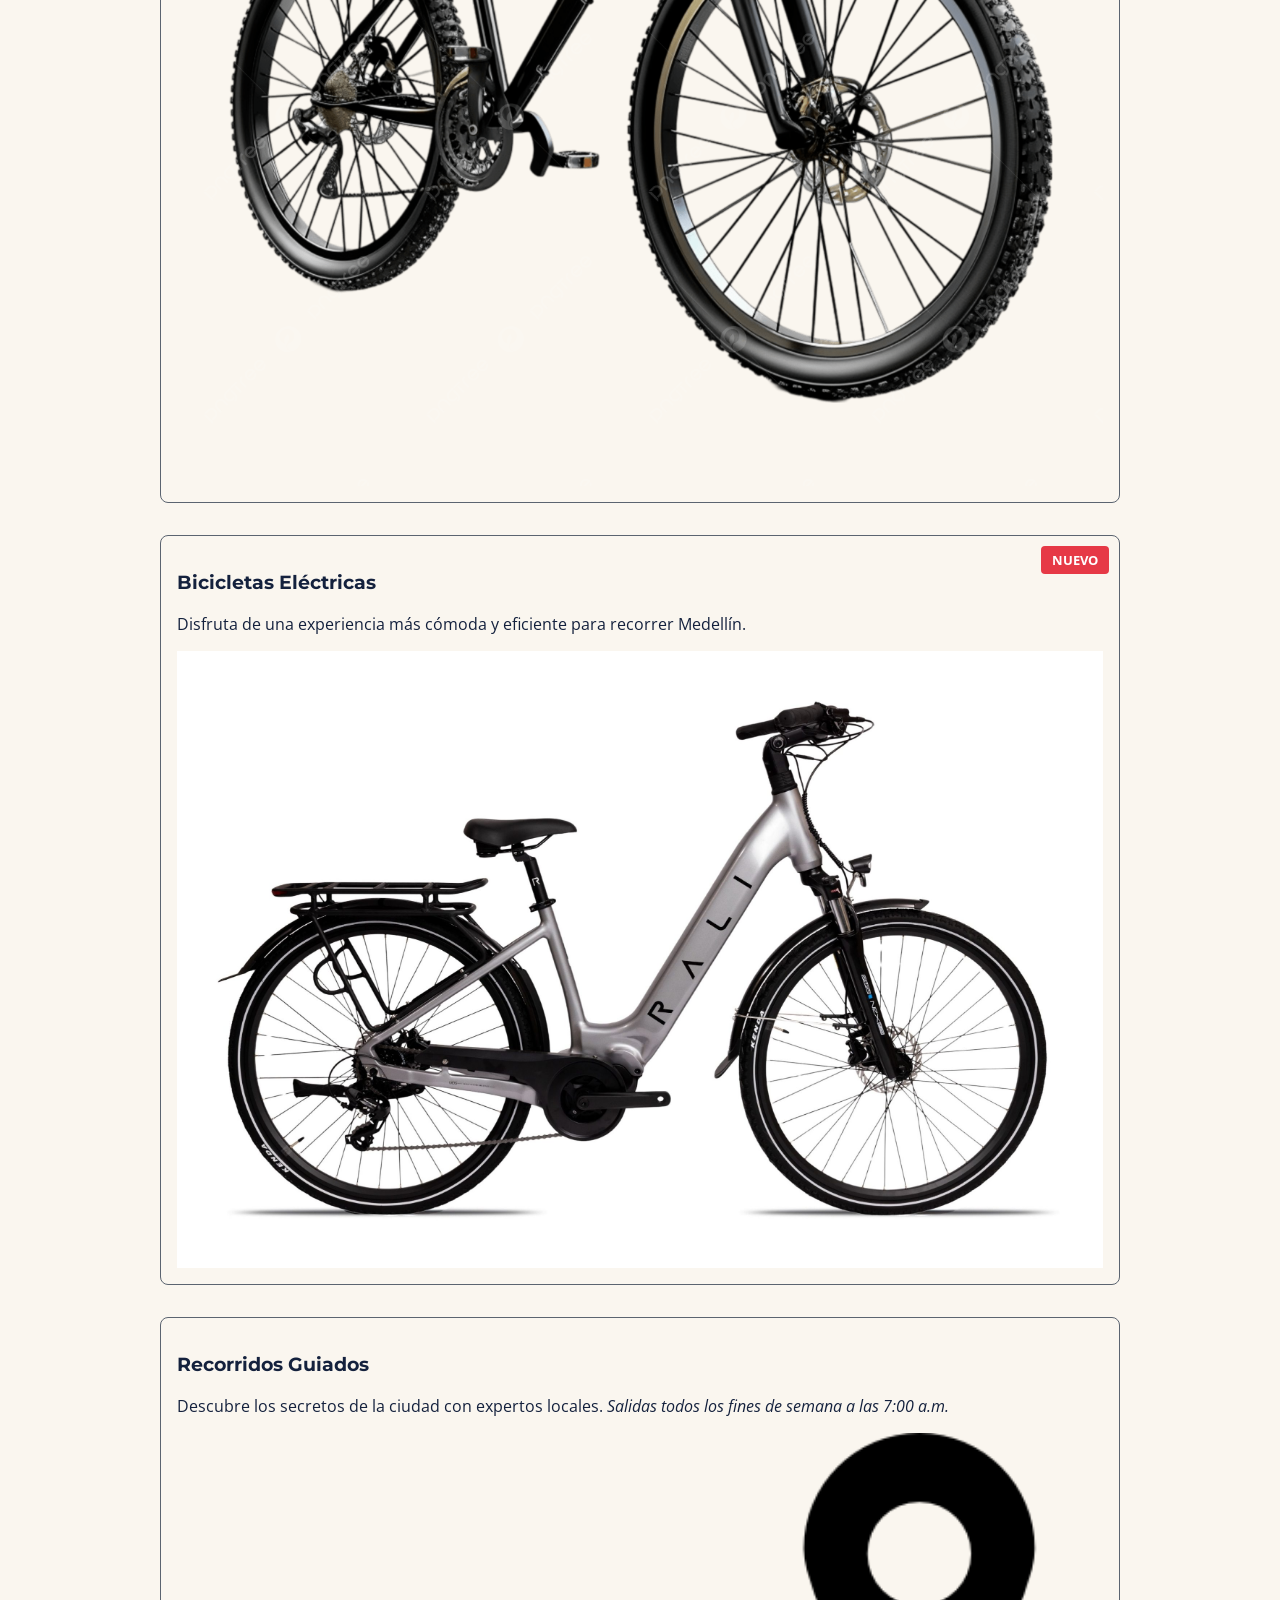
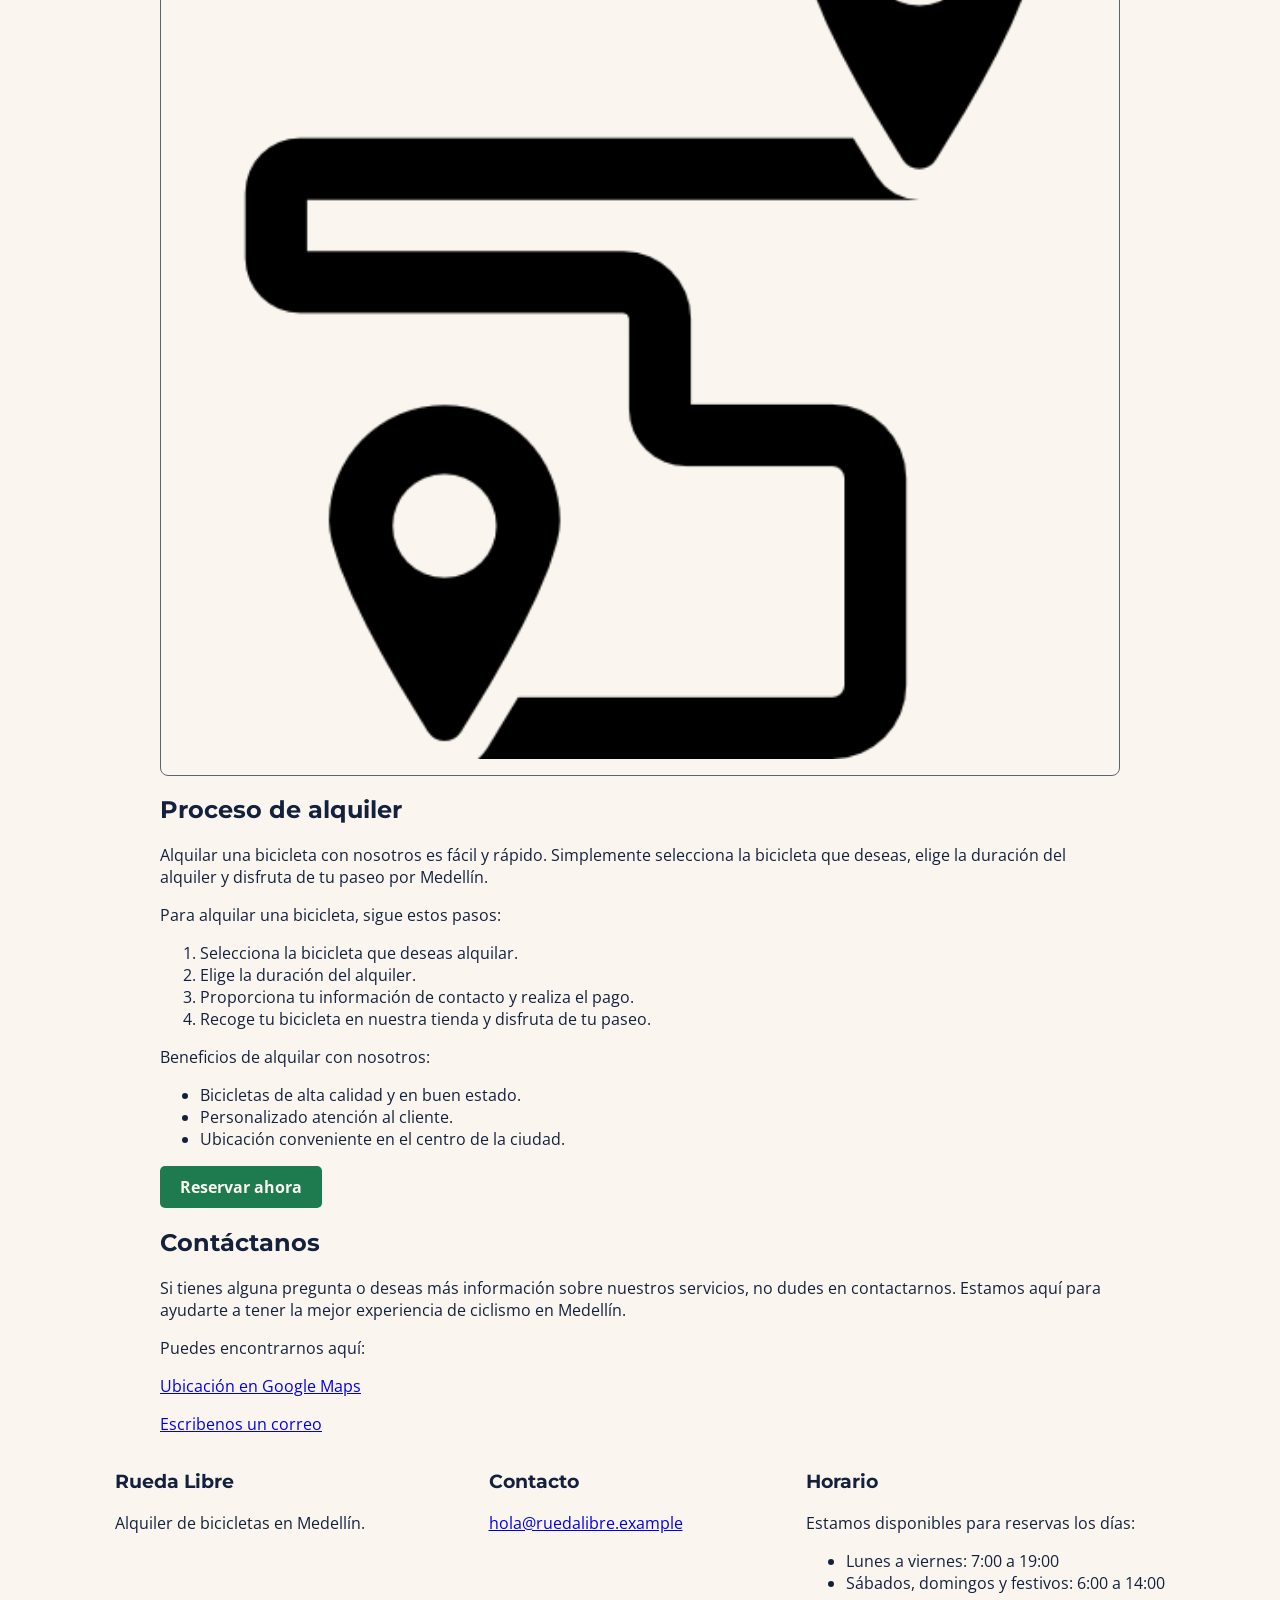
==== commit 2c34e0de: "feat: add grid, photos and change footer" ====
--- a/index.html
+++ b/index.html
@@ -39,6 +39,61 @@
     <a href="#contact">Contáctanos</a>
     </section>
 
+    <section id="flota" aria-labelledby="flota-title">
+        <h2 id="flota-title">Nuestra flota</h2>
+        <div class="flota-grid">
+            <article class="tarjeta-flota">
+                <img src="img/urbana-clasica.png" alt="Ilustración de bicicleta urbana clásica azul">
+                <h3>Urbana Clásica</h3>
+                <p>Cómoda y liviana para las ciclorrutas.</p>
+                <p class="precio-flota">Precio por hora: <strong>$10.000</strong></p>
+                <a class="boton reserva-flota" href="paginas/reservas.html">Reservar</a>
+            </article>
+            <article class="tarjeta-flota">
+                <img src="img/urbana-plegable.jpg" alt="Ilustración de bicicleta urbana plegable naranja">
+                <h3>Urbana Plegable</h3>
+                <p>Se dobla en segundos; ideal para combinar con el metro.</p>
+                <p class="precio-flota">Precio por hora: <strong>$12.000</strong></p>
+                <a class="boton reserva-flota" href="paginas/reservas.html">Reservar</a>
+            </article>
+            <article class="tarjeta-flota">
+                <img src="img/montana-trail.jpg" alt="Ilustración de bicicleta de montaña verde con suspensión">
+                <h3>Montaña Trail</h3>
+                <p>Suspensión delantera y 21 cambios para las subidas.</p>
+                <p class="precio-flota">Precio por hora: <strong>$15.000</strong></p>
+                <a class="boton reserva-flota" href="paginas/reservas.html">Reservar</a>
+            </article>
+            <article class="tarjeta-flota">
+                <img src="img/gravel-aventura.jpg" alt="Ilustración de bicicleta gravel morada con manubrio curvo">
+                <h3>Gravel Aventura</h3>
+                <p>Para rutas mixtas de asfalto y destapado.</p>
+                <p class="precio-flota">Precio por hora: <strong>$18.000</strong></p>
+                <a class="boton reserva-flota" href="paginas/reservas.html">Reservar</a>
+            </article>
+            <article class="tarjeta-flota">
+                <img src="img/bicicleta-electrica-rueda.jpg" alt="Ilustración de bicicleta eléctrica urbana negra con batería">
+                <h3>Eléctrica Urbana</h3>
+                <p>Asistencia eléctrica con 45 km de autonomía.</p>
+                <p class="precio-flota">Precio por hora: <strong>$25.000</strong></p>
+                <a class="boton reserva-flota" href="paginas/reservas.html">Reservar</a>
+            </article>
+            <article class="tarjeta-flota">
+                <img src="img/infantil.jpg" alt="Ilustración de bicicleta infantil amarilla">
+                <h3>Infantil</h3>
+                <p>Para niños de 6 a 10 años.</p>
+                <p class="precio-flota">Precio por hora: <strong>$8.000</strong></p>
+                <a class="boton reserva-flota" href="paginas/reservas.html">Reservar</a>
+            </article>
+            <article class="tarjeta-flota">
+                <img src="img/tandem.jpg" alt="Ilustración de bicicleta tándem roja con dos asientos">
+                <h3>Tándem</h3>
+                <p>Para dos personas; perfecta para pasear en pareja.</p>
+                <p class="precio-flota">Precio por hora: <strong>$20.000</strong></p>
+                <a class="boton reserva-flota" href="paginas/reservas.html">Reservar</a>
+            </article>
+        </div>
+    </section>
+
     <section id="services">
 
         
@@ -118,9 +173,24 @@
 
  </main>
 <footer>
-    
-    <p>&copy; 2026 Rueda Libre. Todos los derechos reservados.</p>
-    <p>Contacto: <a href="mailto:hola@ruedalibre.example">hola@ruedalibre.example</a></p>
+    <div class="bloque-footer">
+        <h3>Rueda Libre</h3>
+        <p>Alquiler de bicicletas en Medellín.</p>
+    </div>
+
+    <div class="bloque-footer">
+        <h3>Contacto</h3>
+        <p><a href="mailto:hola@ruedalibre.example">hola@ruedalibre.example</a></p>
+    </div>
+
+    <div class="bloque-footer">
+        <h3>Horario</h3>
+        <p>Estamos disponibles para reservas los días:</p>
+        <ul>
+            <li>Lunes a viernes: 7:00 a 19:00</li>
+            <li>Sábados, domingos y festivos: 6:00 a 14:00</li>
+        </ul>
+    </div>
 </footer>
 
 <a
--- a/css/styles.css
+++ b/css/styles.css
@@ -118,6 +118,40 @@
     display: block;
     width: 100%;
     height: auto;
+}
+
+#flota {
+    margin-block: var(--espaciado-xl);
+}
+
+.flota-grid {
+    display: grid;
+    grid-template-columns: repeat(auto-fit, minmax(min(100%, 17.5rem), 1fr));
+    gap: var(--espaciado-lg);
+}
+
+.tarjeta-flota {
+    display: flex;
+    flex-direction: column;
+    padding: var(--espaciado-md);
+    border: 1px solid var(--gris-asfalto);
+    border-radius: var(--espaciado-sm);
+}
+
+.tarjeta-flota img {
+    width: 100%;
+    aspect-ratio: 16 / 10;
+    object-fit: cover;
+    border-radius: 4px;
+}
+
+.tarjeta-flota h3 {
+    margin-bottom: 0;
+}
+
+.reserva-flota {
+    align-self: flex-start;
+    margin-top: auto;
 }
 
 #recorridos table tbody thead {
@@ -276,4 +310,29 @@
 
 .whatsapp-fijo:hover {
     background-color: #1ea952;
+}
+
+header {
+    display: flex;
+    flex-wrap: wrap;
+    justify-content: space-between;
+    align-items: center;
+    gap: var(--espaciado-md);
+}
+
+#menu {
+    display: flex;
+    flex-wrap: wrap;
+    gap: var(--espaciado-md);
+    list-style: none;
+    margin: 0;
+    padding: 0;
+}
+
+footer {
+    display: flex;
+    flex-wrap: wrap;
+    justify-content: space-evenly;
+    align-items: flex-start;
+    gap: var(--espaciado-md);
 }
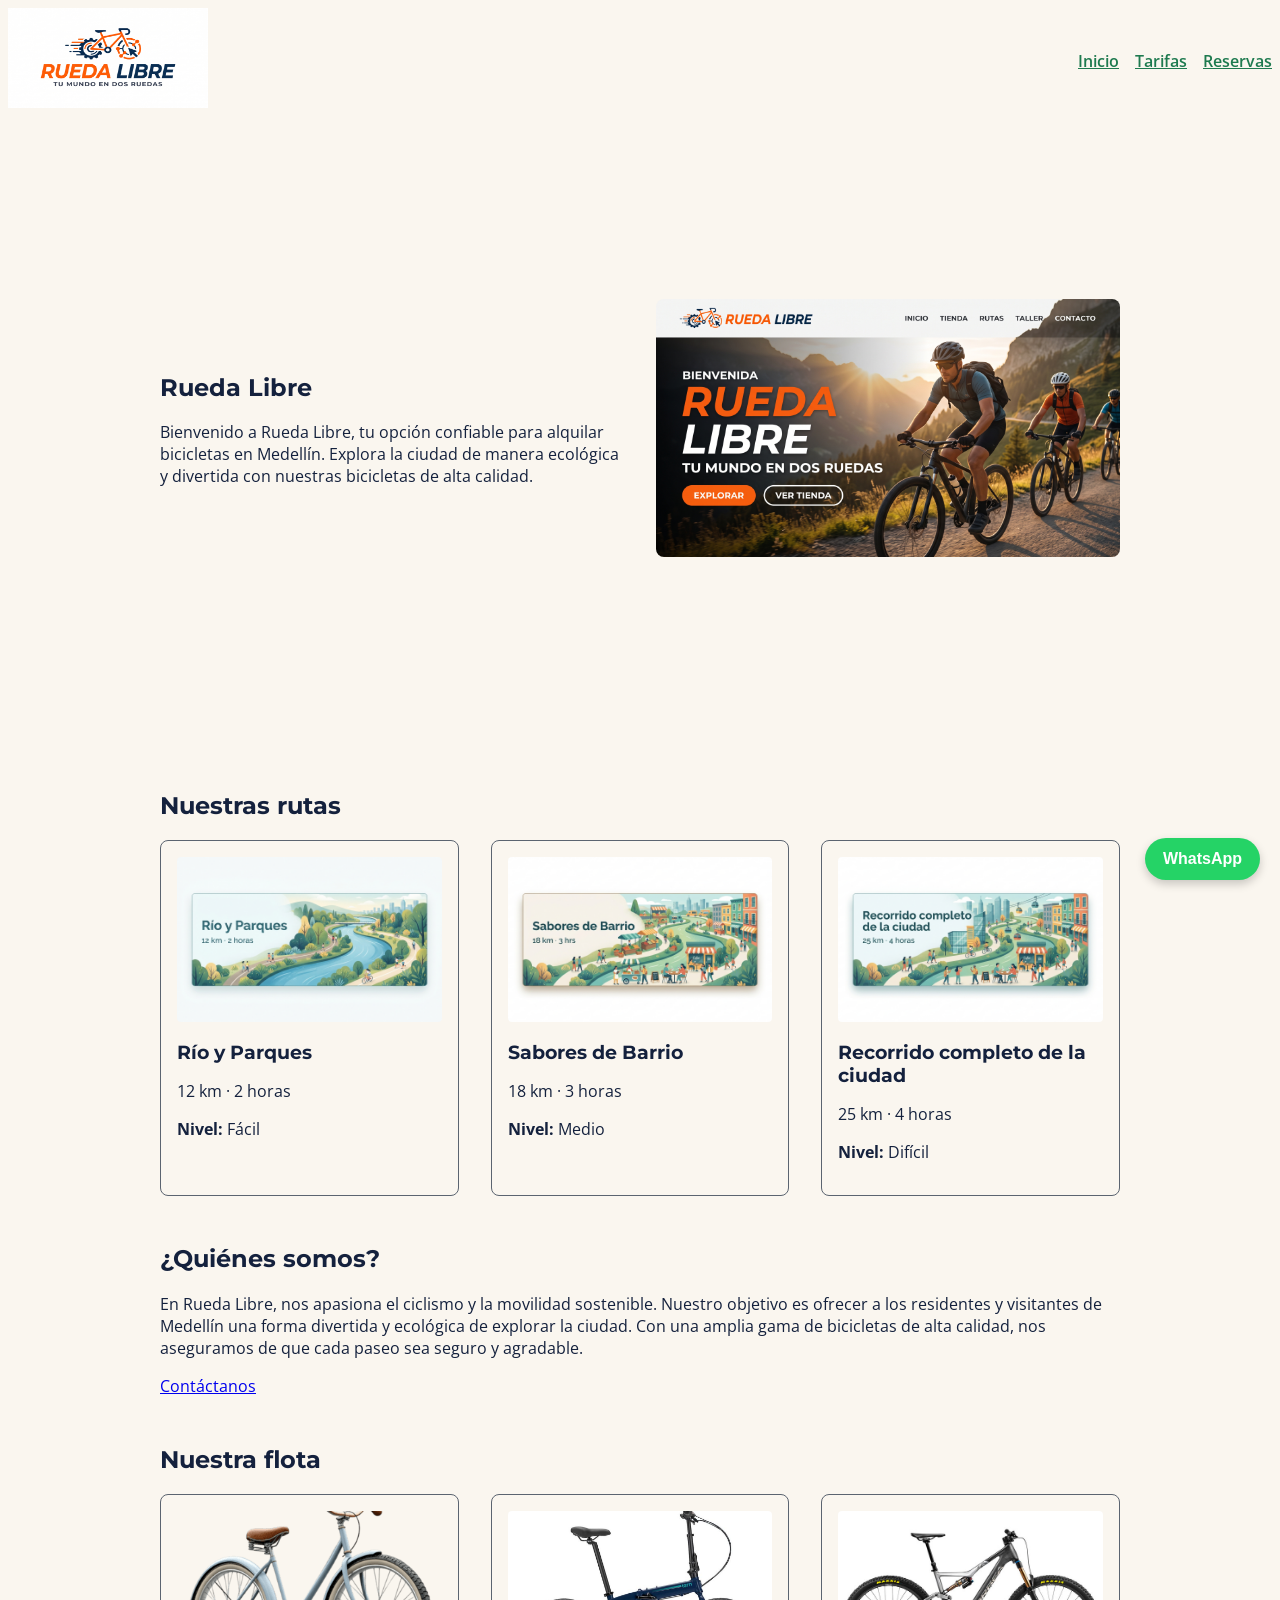
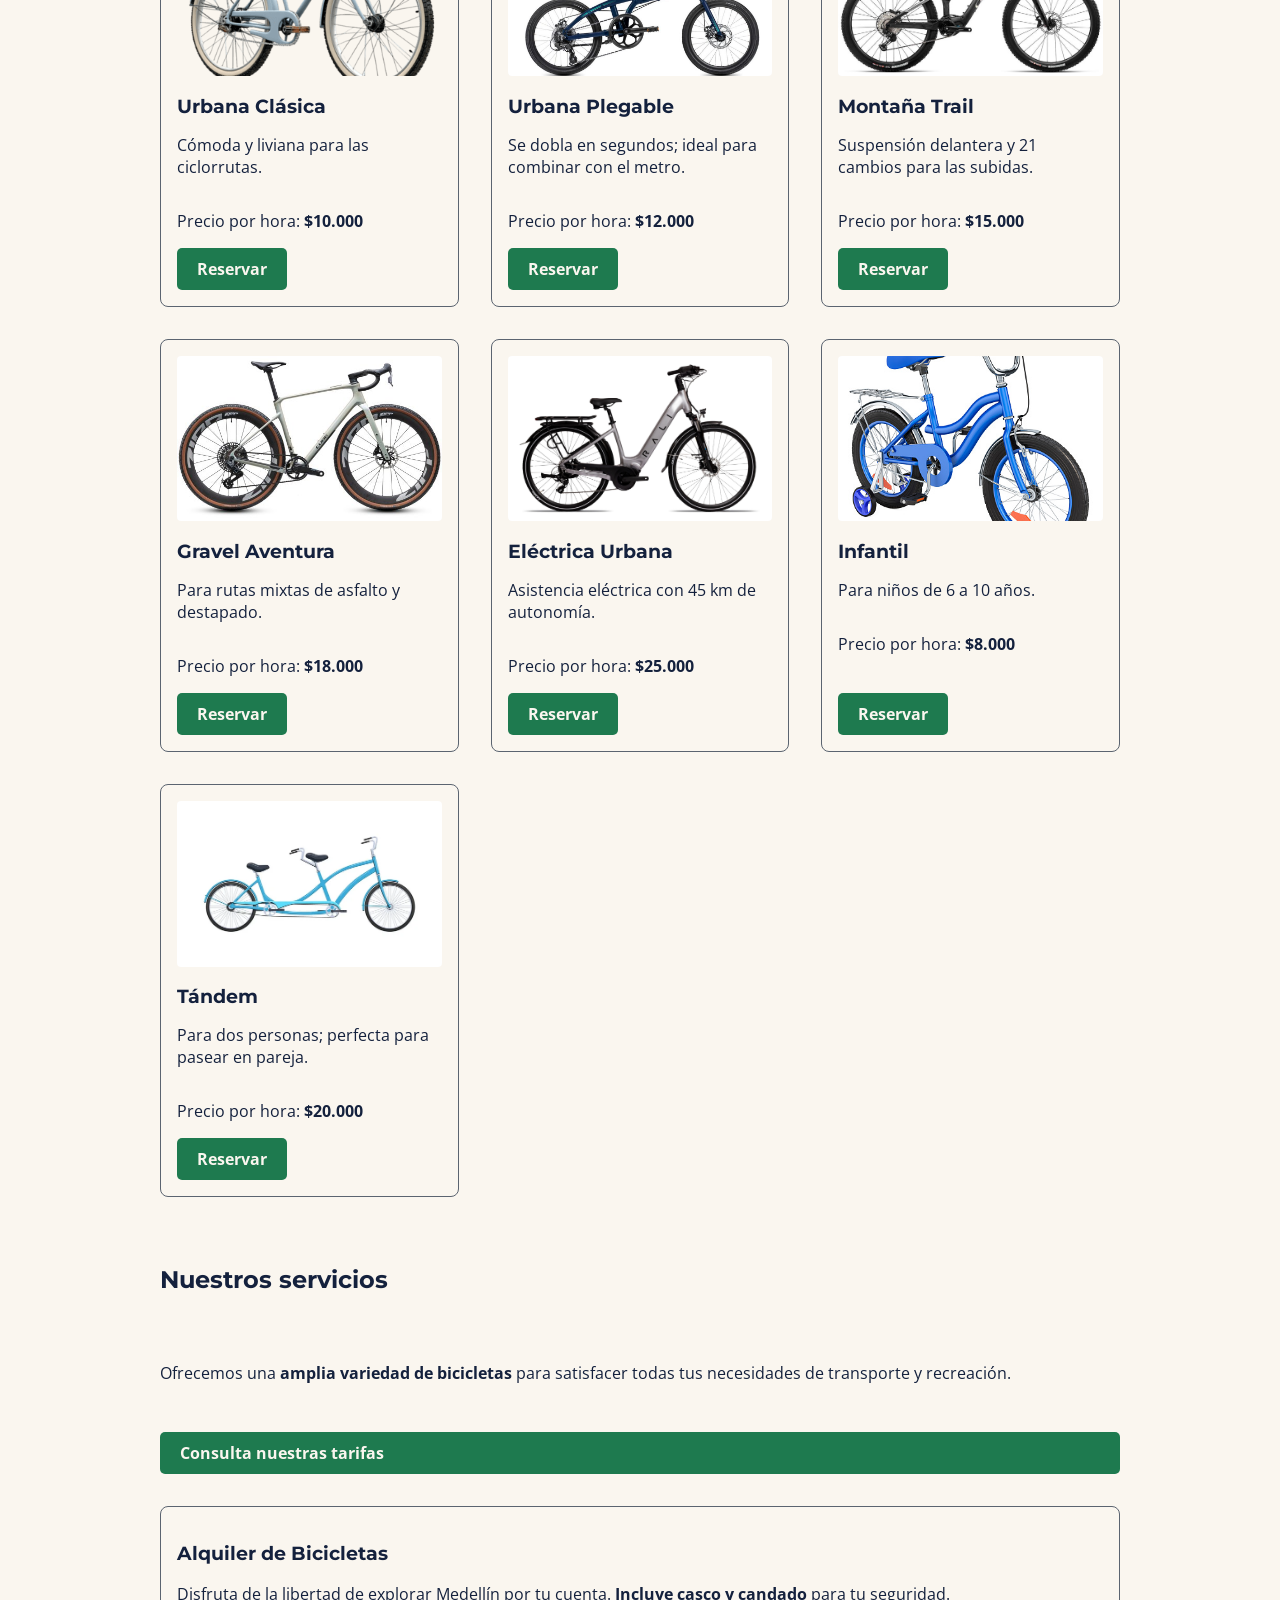
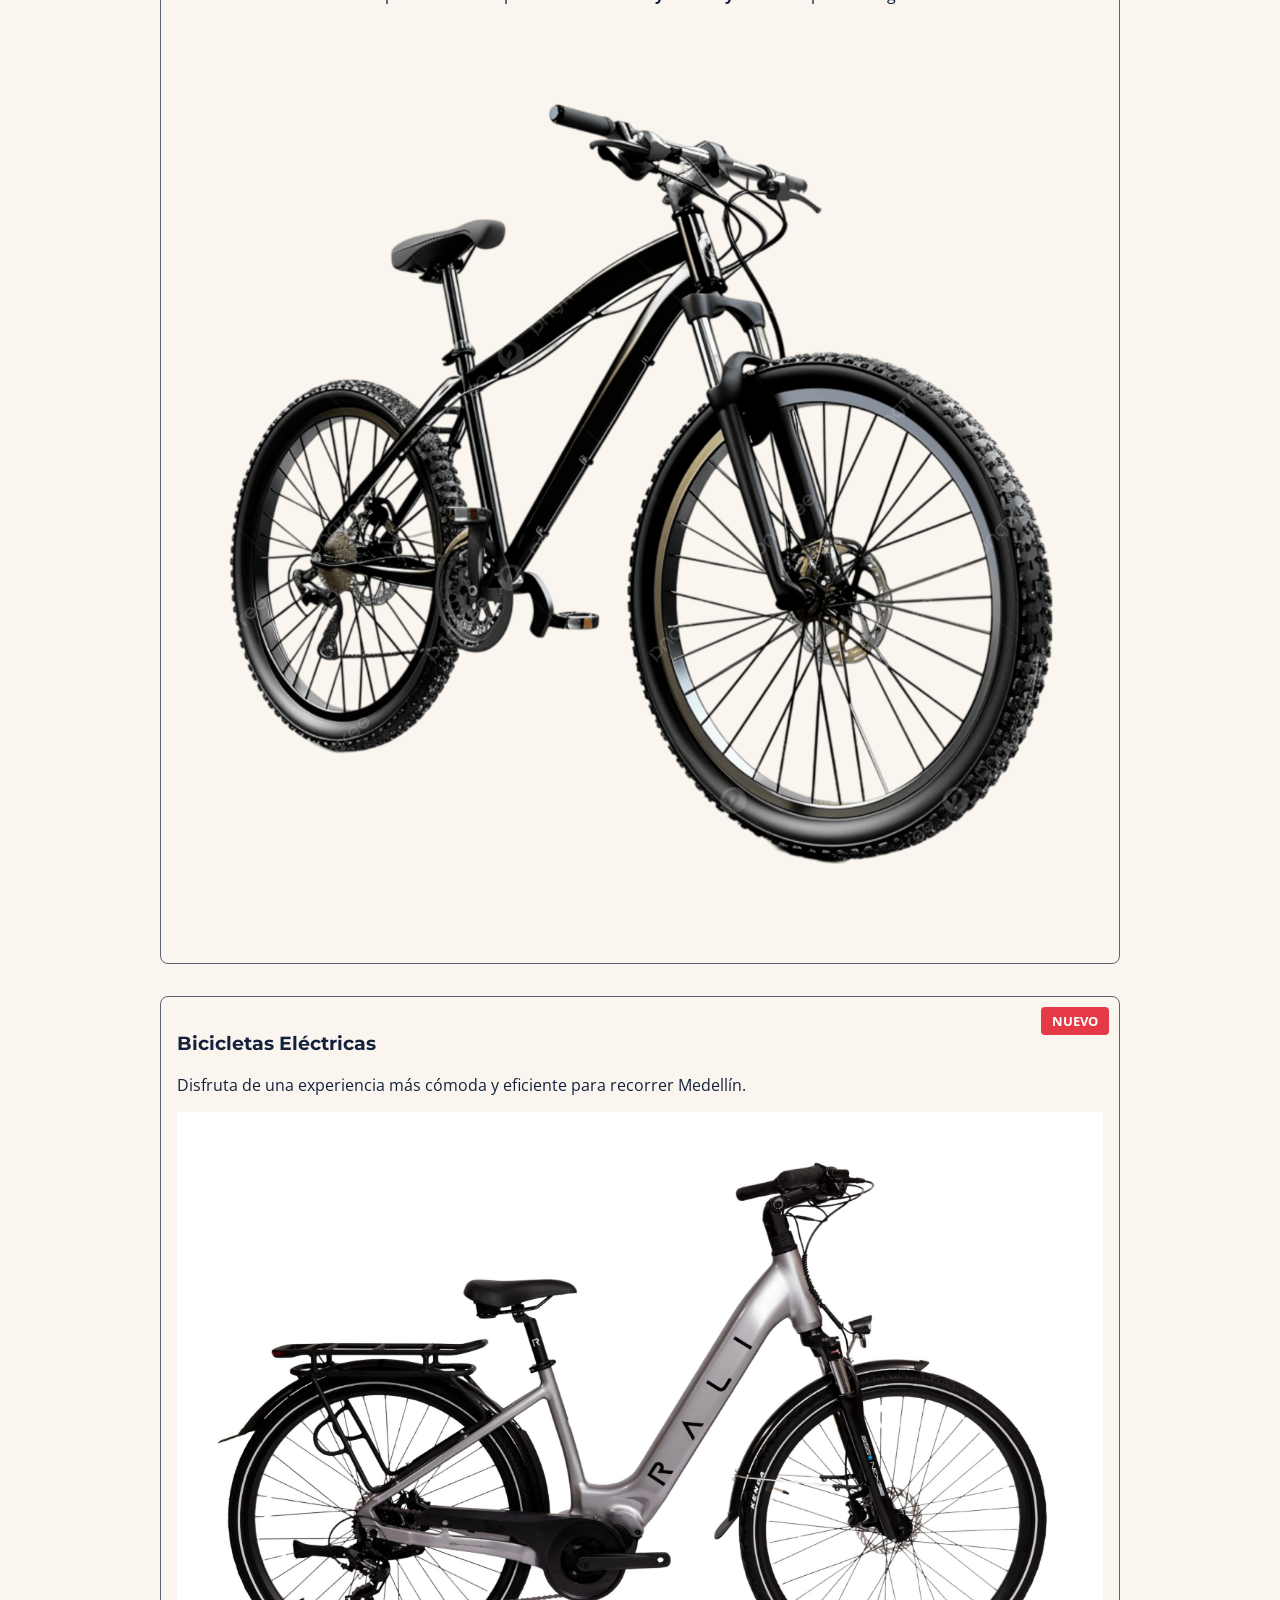
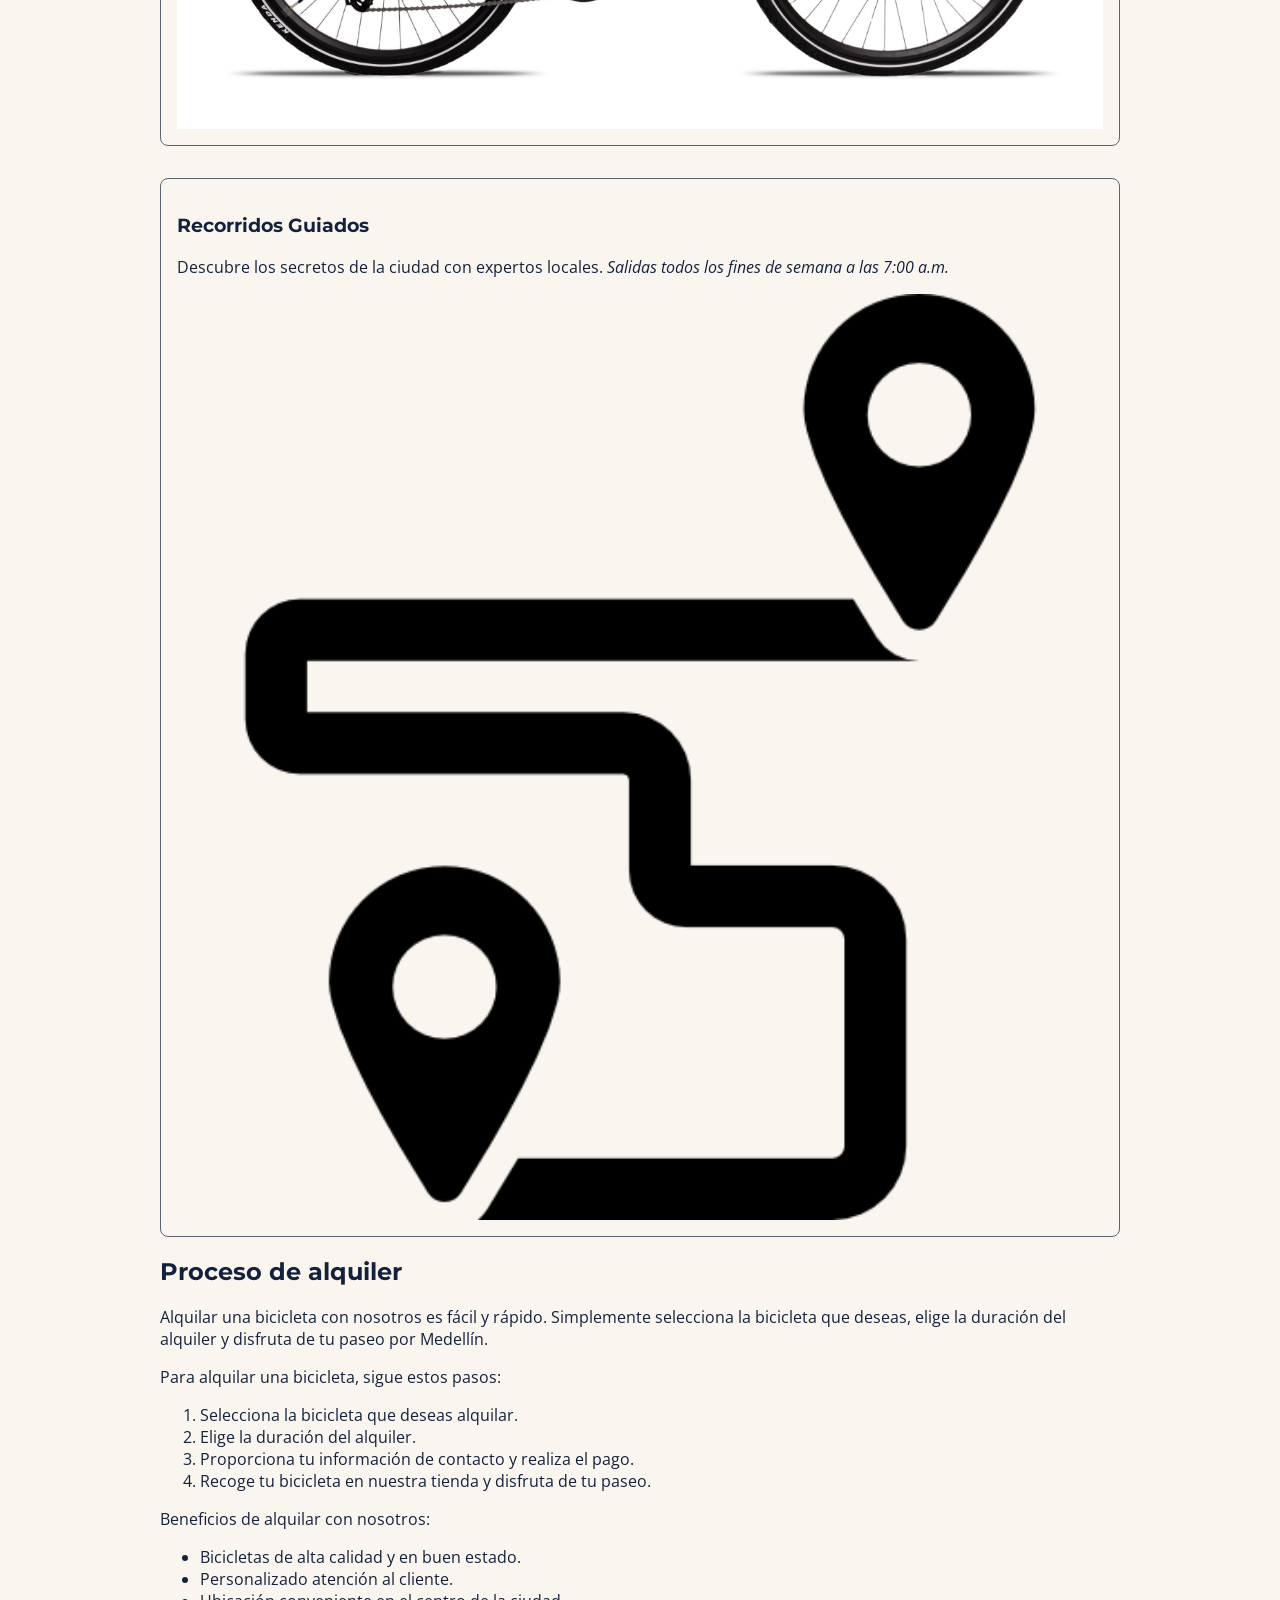
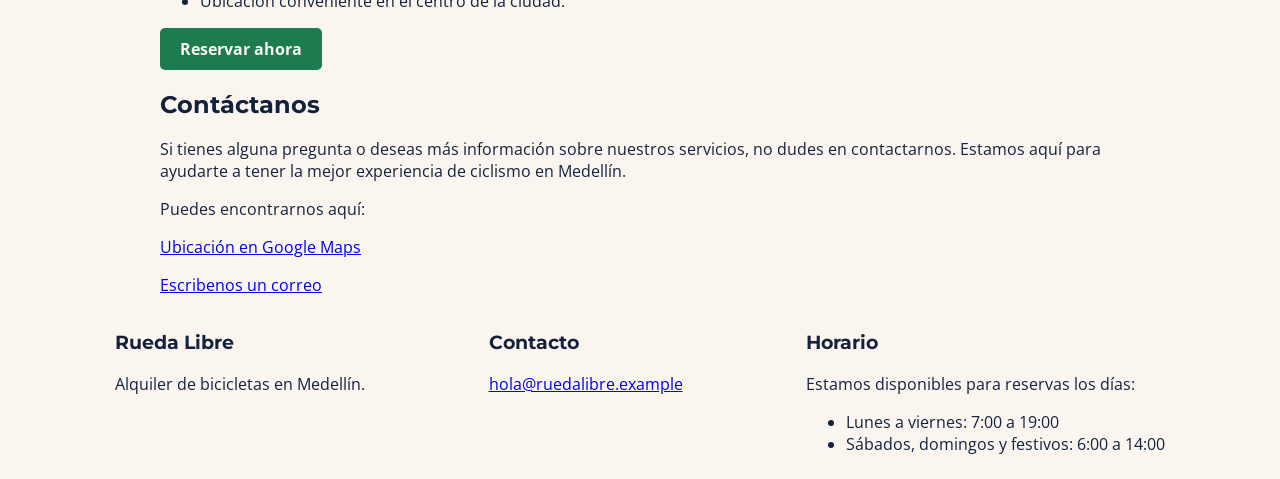
==== commit 6492b62d: "feat: add Layout general con Grid y Flexbox" ====
--- a/index.html
+++ b/index.html
@@ -27,10 +27,36 @@
 </header>
 
  <main>
-    <section class="cover">
-    <h1>Rueda Libre</h1>
-    <p>Bienvenido a Rueda Libre, tu opción confiable para alquilar bicicletas en Medellín. Explora la ciudad de manera ecológica y divertida con nuestras bicicletas de alta calidad.</p>
-    <img src="img/portada-rueda.jpg" alt="Bicicletas en Medellín" width="600" height="400">
+    <section class="cover" aria-labelledby="cover-title">
+        <div class="cover-content">
+            <h1 id="cover-title">Rueda Libre</h1>
+            <p>Bienvenido a Rueda Libre, tu opción confiable para alquilar bicicletas en Medellín. Explora la ciudad de manera ecológica y divertida con nuestras bicicletas de alta calidad.</p>
+        </div>
+        <img src="img/portada-rueda.jpg" alt="Bicicletas en Medellín" width="600" height="400">
+    </section>
+
+    <section id="rutas" aria-labelledby="rutas-title">
+        <h2 id="rutas-title">Nuestras rutas</h2>
+        <div class="rutas-grid">
+            <article class="tarjeta-ruta">
+                <img src="img/rio-parques.jpg" alt="Paisaje del recorrido Río y Parques">
+                <h3>Río y Parques</h3>
+                <p>12 km · 2 horas</p>
+                <p><strong>Nivel:</strong> Fácil</p>
+            </article>
+            <article class="tarjeta-ruta">
+                <img src="img/barrio.jpg" alt="Paisaje urbano del recorrido Sabores de Barrio">
+                <h3>Sabores de Barrio</h3>
+                <p>18 km · 3 horas</p>
+                <p><strong>Nivel:</strong> Medio</p>
+            </article>
+            <article class="tarjeta-ruta">
+                <img src="img/ciudad.jpg" alt="Vista de la ciudad en el recorrido completo">
+                <h3>Recorrido completo de la ciudad</h3>
+                <p>25 km · 4 horas</p>
+                <p><strong>Nivel:</strong> Difícil</p>
+            </article>
+        </div>
     </section>
 
     <section id="about">
--- a/css/styles.css
+++ b/css/styles.css
@@ -81,8 +81,21 @@
 
 #formulario {
     box-sizing: border-box;
-    width: 70%;
-    
+    min-width: 0;
+}
+
+.reserva-layout {
+    display: grid;
+    grid-template-columns: 2fr 1fr;
+    align-items: start;
+    gap: var(--espaciado-lg);
+}
+
+.informacion-reserva {
+    padding: var(--espaciado-md);
+    border: 1px solid var(--gris-asfalto);
+    border-radius: var(--espaciado-sm);
+    overflow-wrap: anywhere;
 }
 
 main {
@@ -95,8 +108,47 @@
 ================================================== */
 
 .cover {
+    display: grid;
+    grid-template-columns: repeat(2, minmax(0, 1fr));
+    align-items: center;
+    gap: var(--espaciado-lg);
     min-height: 70vh;
-   
+}
+
+.cover img {
+    display: block;
+    width: 100%;
+    height: auto;
+    border-radius: var(--espaciado-sm);
+}
+
+#rutas {
+    margin-block: var(--espaciado-xl);
+}
+
+.rutas-grid {
+    display: grid;
+    grid-template-columns: repeat(3, minmax(0, 1fr));
+    gap: var(--espaciado-lg);
+}
+
+.tarjeta-ruta {
+    min-width: 0;
+    padding: var(--espaciado-md);
+    border: 1px solid var(--gris-asfalto);
+    border-radius: var(--espaciado-sm);
+}
+
+.tarjeta-ruta img {
+    display: block;
+    width: 100%;
+    aspect-ratio: 16 / 10;
+    object-fit: cover;
+    border-radius: 4px;
+}
+
+.tarjeta-ruta h3 {
+    margin-bottom: var(--espaciado-sm);
 }
 
 /* ==================================================
@@ -213,6 +265,12 @@
 input, select, textarea {
     width: 100%;
     box-sizing: border-box;
+}
+
+.fila-datos {
+    display: grid;
+    grid-template-columns: repeat(2, minmax(0, 1fr));
+    gap: var(--espaciado-md);
 }
 
 .form-data, .form-rent, .form-confirm {
@@ -335,4 +393,27 @@
     justify-content: space-evenly;
     align-items: flex-start;
     gap: var(--espaciado-md);
-}+}
+
+@media (max-width: 52rem) {
+    .rutas-grid {
+        grid-template-columns: repeat(2, minmax(0, 1fr));
+    }
+
+    .reserva-layout {
+        grid-template-columns: 1fr;
+    }
+}
+
+@media (max-width: 40rem) {
+    .cover {
+        grid-template-columns: 1fr;
+        min-height: 0;
+        padding-block: var(--espaciado-xl);
+    }
+
+    .rutas-grid,
+    .fila-datos {
+        grid-template-columns: 1fr;
+    }
+}
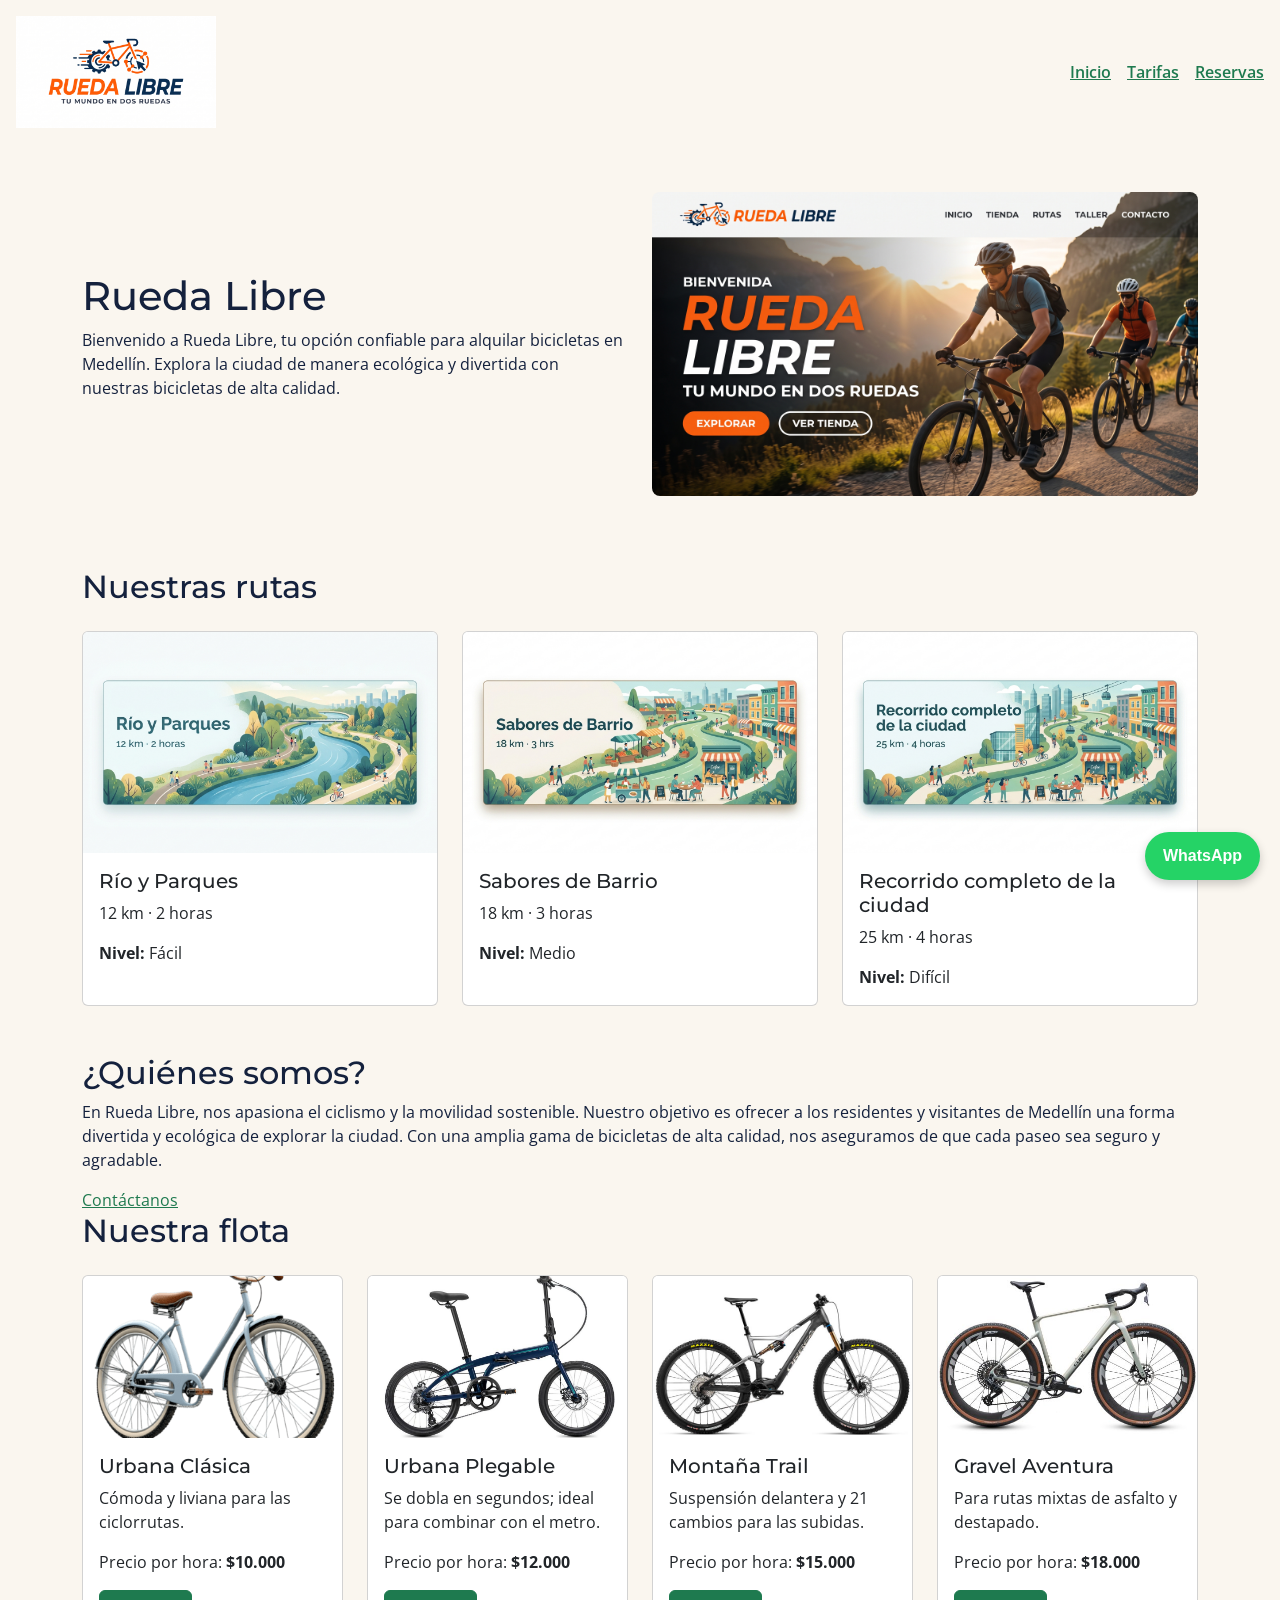
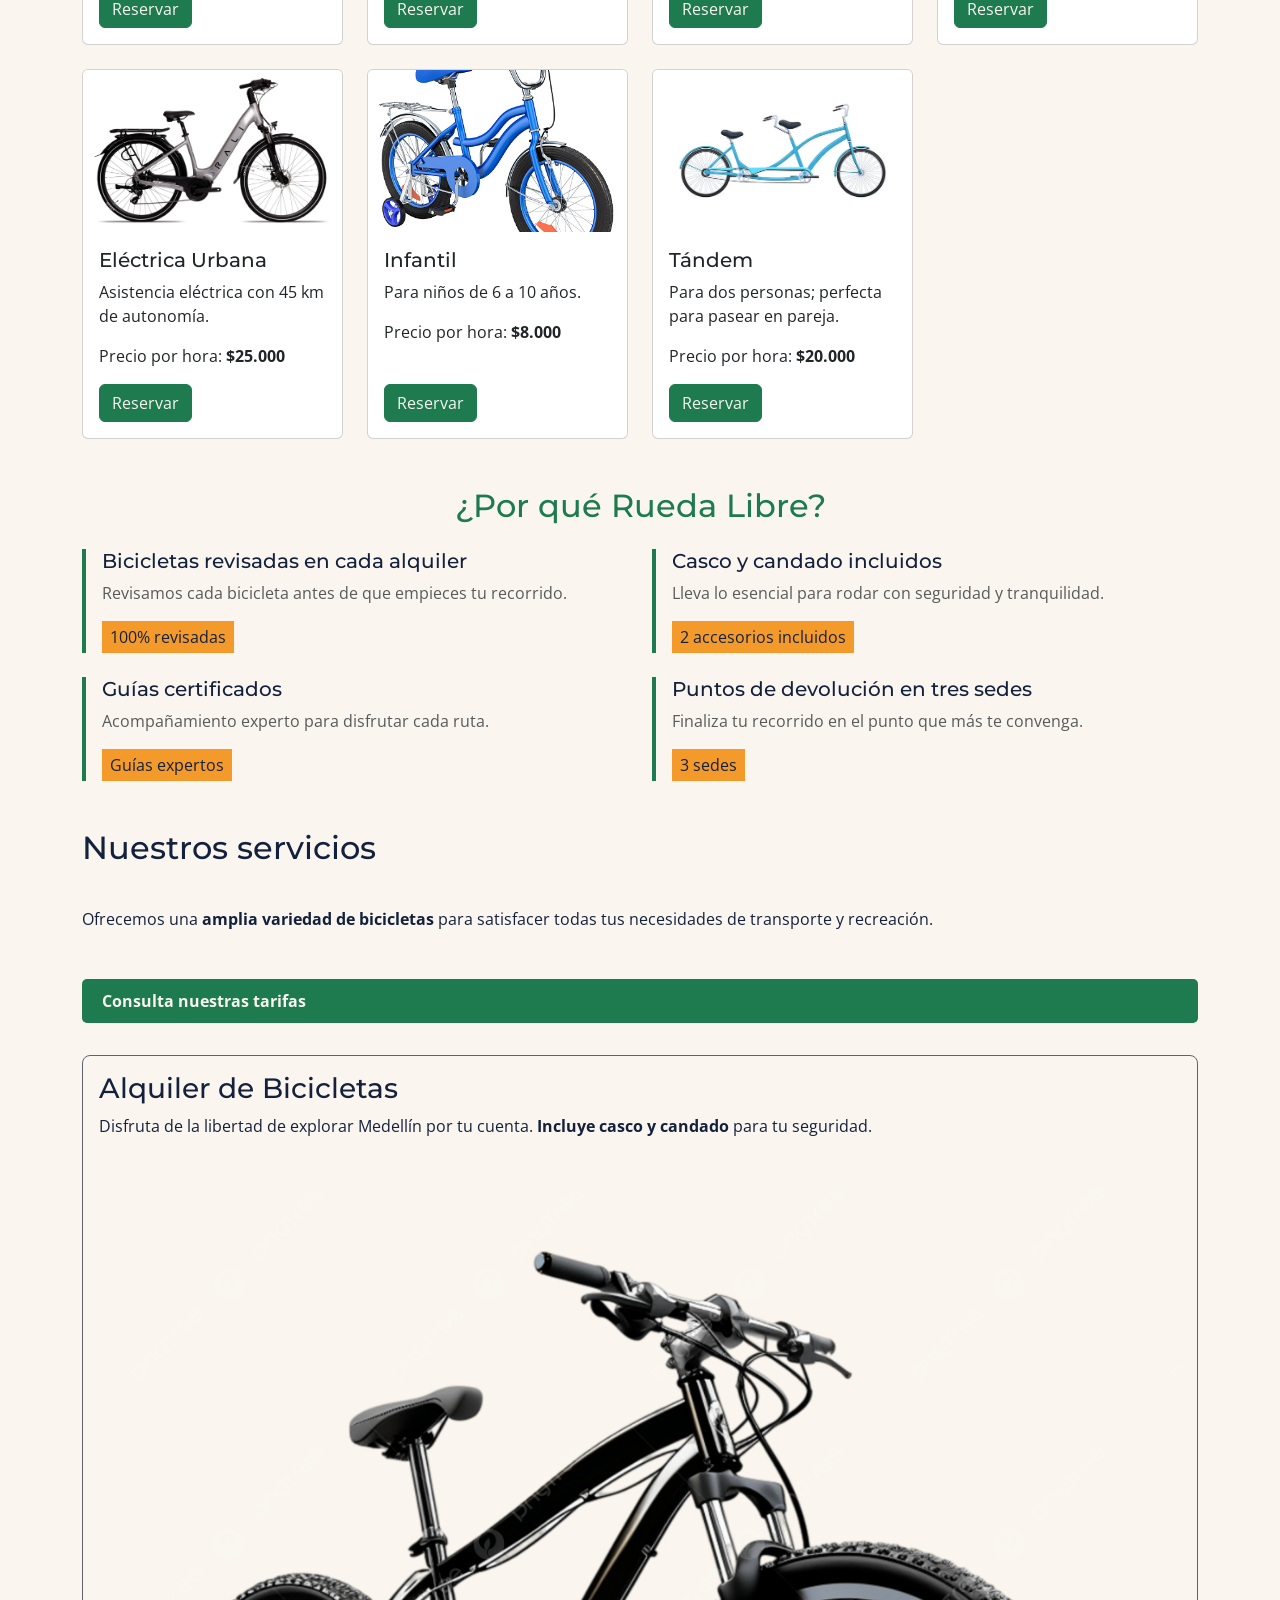
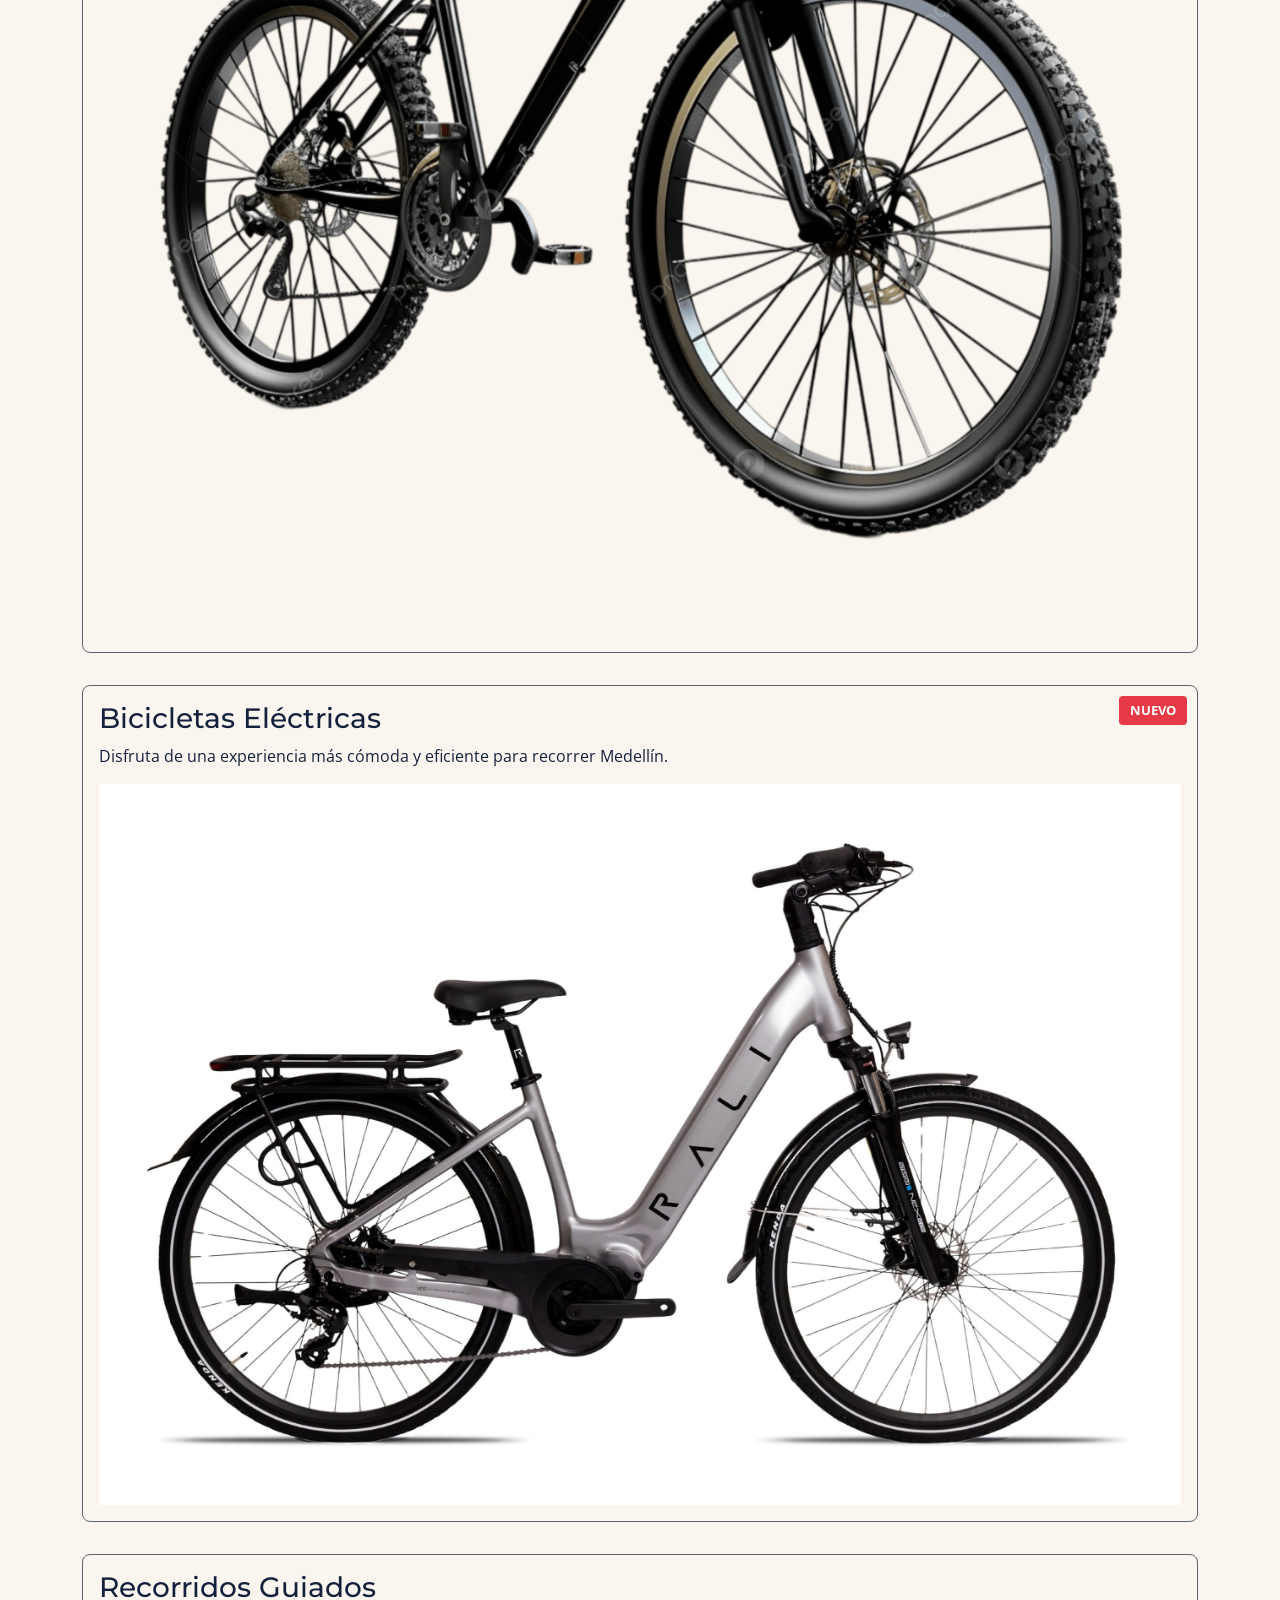
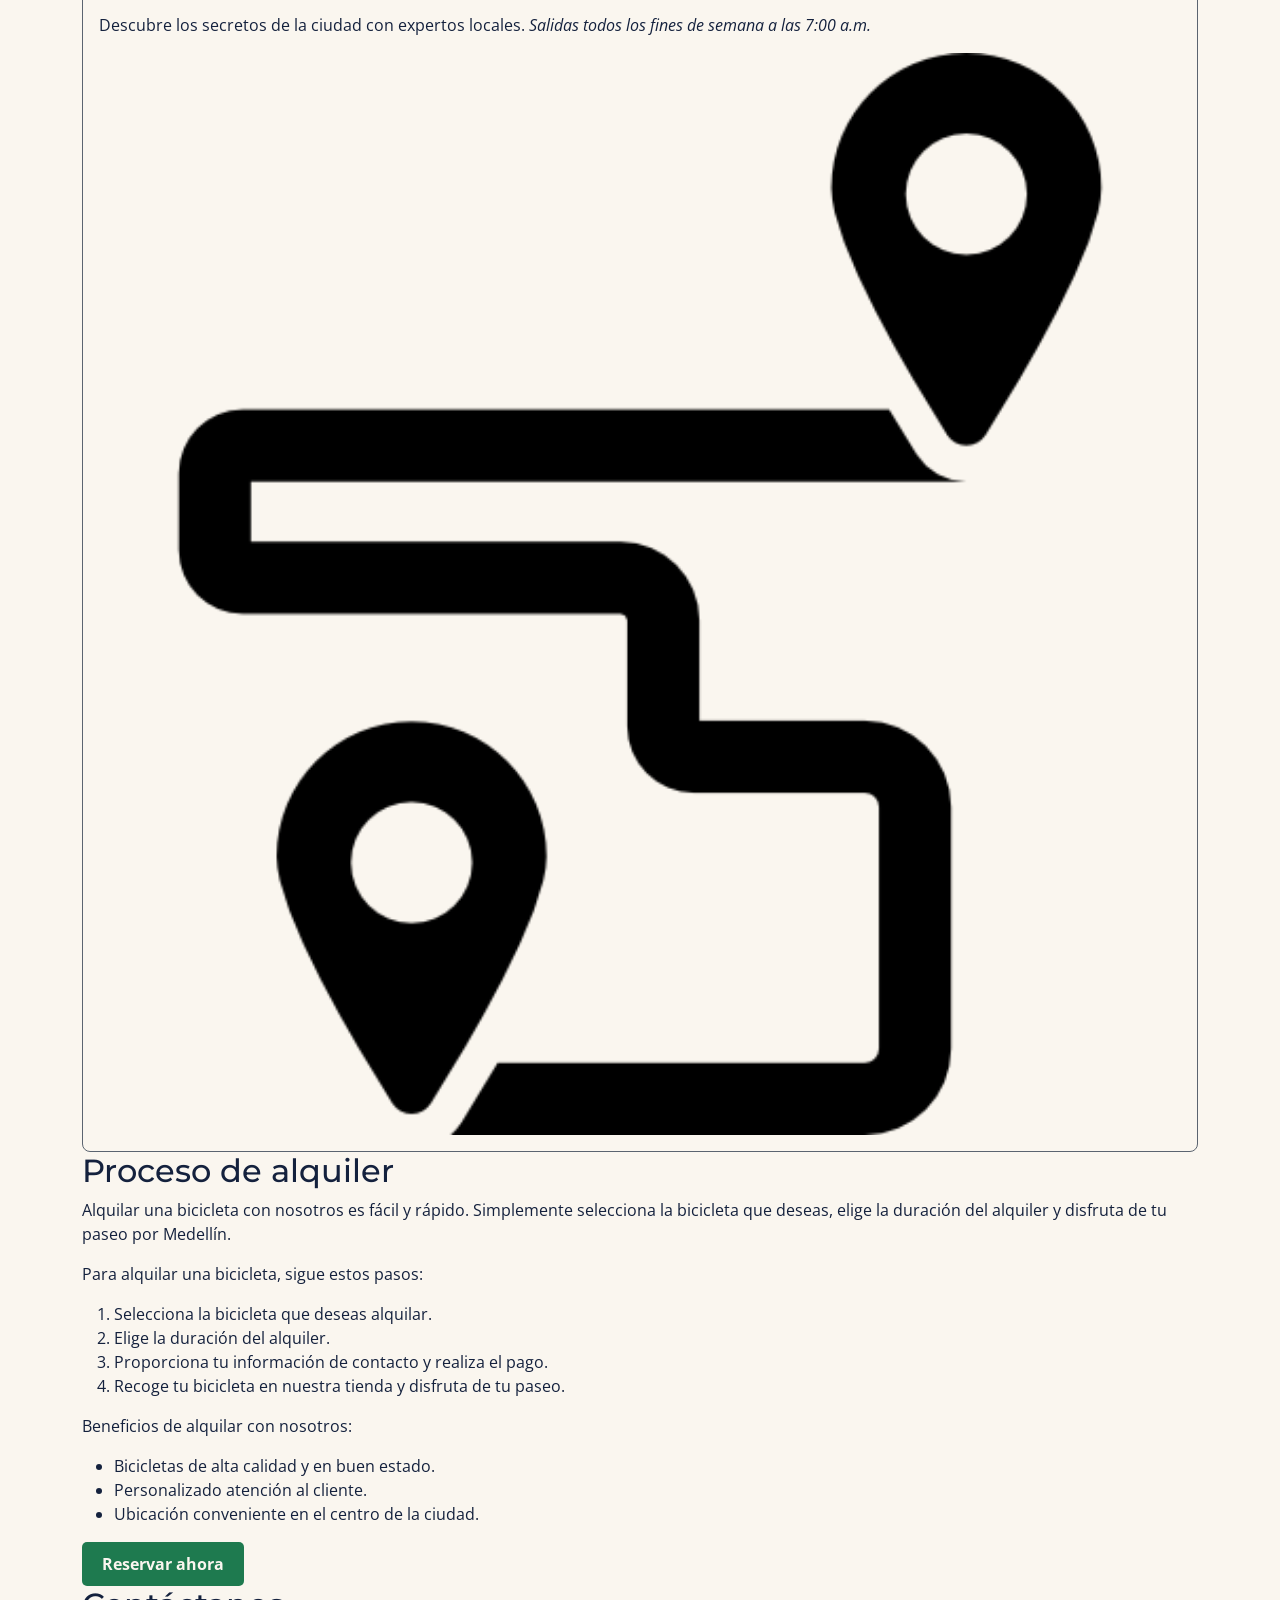
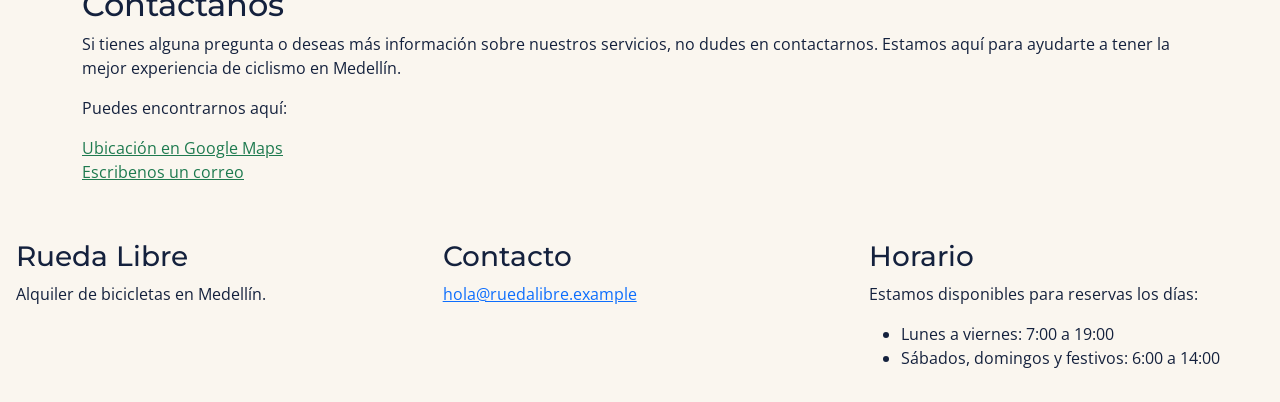
==== commit ce15ed09: "feat: integrate Bootstrap on home page" ====
--- a/index.html
+++ b/index.html
@@ -8,6 +8,7 @@
     <link rel="preconnect" href="https://fonts.googleapis.com">
     <link rel="preconnect" href="https://fonts.gstatic.com" crossorigin>
     <link href="https://fonts.googleapis.com/css2?family=Montserrat:ital,wght@0,100..900;1,100..900&family=Open+Sans:ital,wght@0,300..800;1,300..800&display=swap" rel="stylesheet">
+    <link href="https://cdn.jsdelivr.net/npm/bootstrap@5.3.8/dist/css/bootstrap.min.css" rel="stylesheet" integrity="sha384-sRIl4kxILFvY47J16cr9ZwB07vP4J8+LH7qKQnuqkuIAvNWLzeN8tE5YBujZqJLB" crossorigin="anonymous">
     <link rel="stylesheet" href="css/styles.css">
 </head>
 
@@ -26,36 +27,50 @@
 
 </header>
 
- <main>
-    <section class="cover" aria-labelledby="cover-title">
-        <div class="cover-content">
+ <main class="container py-4">
+    <section class="row align-items-center g-4 py-4" aria-labelledby="cover-title">
+        <div class="col-12 col-md-6">
             <h1 id="cover-title">Rueda Libre</h1>
             <p>Bienvenido a Rueda Libre, tu opción confiable para alquilar bicicletas en Medellín. Explora la ciudad de manera ecológica y divertida con nuestras bicicletas de alta calidad.</p>
         </div>
-        <img src="img/portada-rueda.jpg" alt="Bicicletas en Medellín" width="600" height="400">
-    </section>
-
-    <section id="rutas" aria-labelledby="rutas-title">
-        <h2 id="rutas-title">Nuestras rutas</h2>
-        <div class="rutas-grid">
-            <article class="tarjeta-ruta">
-                <img src="img/rio-parques.jpg" alt="Paisaje del recorrido Río y Parques">
-                <h3>Río y Parques</h3>
-                <p>12 km · 2 horas</p>
-                <p><strong>Nivel:</strong> Fácil</p>
-            </article>
-            <article class="tarjeta-ruta">
-                <img src="img/barrio.jpg" alt="Paisaje urbano del recorrido Sabores de Barrio">
-                <h3>Sabores de Barrio</h3>
-                <p>18 km · 3 horas</p>
-                <p><strong>Nivel:</strong> Medio</p>
-            </article>
-            <article class="tarjeta-ruta">
-                <img src="img/ciudad.jpg" alt="Vista de la ciudad en el recorrido completo">
-                <h3>Recorrido completo de la ciudad</h3>
-                <p>25 km · 4 horas</p>
-                <p><strong>Nivel:</strong> Difícil</p>
-            </article>
+        <div class="col-12 col-md-6">
+            <img class="img-fluid rounded-3" src="img/portada-rueda.jpg" alt="Bicicletas en Medellín" width="600" height="400">
+        </div>
+    </section>
+
+    <section id="rutas" class="my-5" aria-labelledby="rutas-title">
+        <h2 id="rutas-title" class="mb-4">Nuestras rutas</h2>
+        <div class="row g-4">
+            <div class="col-12 col-md-6 col-lg-4">
+                <article class="card h-100">
+                    <img class="card-img-top ruta-imagen" src="img/rio-parques.jpg" alt="Paisaje del recorrido Río y Parques">
+                    <div class="card-body">
+                        <h3 class="h5 card-title">Río y Parques</h3>
+                        <p class="card-text">12 km · 2 horas</p>
+                        <p class="card-text"><strong>Nivel:</strong> Fácil</p>
+                    </div>
+                </article>
+            </div>
+            <div class="col-12 col-md-6 col-lg-4">
+                <article class="card h-100">
+                    <img class="card-img-top ruta-imagen" src="img/barrio.jpg" alt="Paisaje urbano del recorrido Sabores de Barrio">
+                    <div class="card-body">
+                        <h3 class="h5 card-title">Sabores de Barrio</h3>
+                        <p class="card-text">18 km · 3 horas</p>
+                        <p class="card-text"><strong>Nivel:</strong> Medio</p>
+                    </div>
+                </article>
+            </div>
+            <div class="col-12 col-md-6 col-lg-4">
+                <article class="card h-100">
+                    <img class="card-img-top ruta-imagen" src="img/ciudad.jpg" alt="Vista de la ciudad en el recorrido completo">
+                    <div class="card-body">
+                        <h3 class="h5 card-title">Recorrido completo de la ciudad</h3>
+                        <p class="card-text">25 km · 4 horas</p>
+                        <p class="card-text"><strong>Nivel:</strong> Difícil</p>
+                    </div>
+                </article>
+            </div>
         </div>
     </section>
 
@@ -66,57 +81,119 @@
     </section>
 
     <section id="flota" aria-labelledby="flota-title">
-        <h2 id="flota-title">Nuestra flota</h2>
-        <div class="flota-grid">
-            <article class="tarjeta-flota">
-                <img src="img/urbana-clasica.png" alt="Ilustración de bicicleta urbana clásica azul">
-                <h3>Urbana Clásica</h3>
-                <p>Cómoda y liviana para las ciclorrutas.</p>
-                <p class="precio-flota">Precio por hora: <strong>$10.000</strong></p>
-                <a class="boton reserva-flota" href="paginas/reservas.html">Reservar</a>
-            </article>
-            <article class="tarjeta-flota">
-                <img src="img/urbana-plegable.jpg" alt="Ilustración de bicicleta urbana plegable naranja">
-                <h3>Urbana Plegable</h3>
-                <p>Se dobla en segundos; ideal para combinar con el metro.</p>
-                <p class="precio-flota">Precio por hora: <strong>$12.000</strong></p>
-                <a class="boton reserva-flota" href="paginas/reservas.html">Reservar</a>
-            </article>
-            <article class="tarjeta-flota">
-                <img src="img/montana-trail.jpg" alt="Ilustración de bicicleta de montaña verde con suspensión">
-                <h3>Montaña Trail</h3>
-                <p>Suspensión delantera y 21 cambios para las subidas.</p>
-                <p class="precio-flota">Precio por hora: <strong>$15.000</strong></p>
-                <a class="boton reserva-flota" href="paginas/reservas.html">Reservar</a>
-            </article>
-            <article class="tarjeta-flota">
-                <img src="img/gravel-aventura.jpg" alt="Ilustración de bicicleta gravel morada con manubrio curvo">
-                <h3>Gravel Aventura</h3>
-                <p>Para rutas mixtas de asfalto y destapado.</p>
-                <p class="precio-flota">Precio por hora: <strong>$18.000</strong></p>
-                <a class="boton reserva-flota" href="paginas/reservas.html">Reservar</a>
-            </article>
-            <article class="tarjeta-flota">
-                <img src="img/bicicleta-electrica-rueda.jpg" alt="Ilustración de bicicleta eléctrica urbana negra con batería">
-                <h3>Eléctrica Urbana</h3>
-                <p>Asistencia eléctrica con 45 km de autonomía.</p>
-                <p class="precio-flota">Precio por hora: <strong>$25.000</strong></p>
-                <a class="boton reserva-flota" href="paginas/reservas.html">Reservar</a>
-            </article>
-            <article class="tarjeta-flota">
-                <img src="img/infantil.jpg" alt="Ilustración de bicicleta infantil amarilla">
-                <h3>Infantil</h3>
-                <p>Para niños de 6 a 10 años.</p>
-                <p class="precio-flota">Precio por hora: <strong>$8.000</strong></p>
-                <a class="boton reserva-flota" href="paginas/reservas.html">Reservar</a>
-            </article>
-            <article class="tarjeta-flota">
-                <img src="img/tandem.jpg" alt="Ilustración de bicicleta tándem roja con dos asientos">
-                <h3>Tándem</h3>
-                <p>Para dos personas; perfecta para pasear en pareja.</p>
-                <p class="precio-flota">Precio por hora: <strong>$20.000</strong></p>
-                <a class="boton reserva-flota" href="paginas/reservas.html">Reservar</a>
-            </article>
+        <h2 id="flota-title" class="mb-4">Nuestra flota</h2>
+        <div class="row g-4">
+            <div class="col-12 col-sm-6 col-lg-4 col-xl-3">
+                <article class="card h-100">
+                    <img class="card-img-top flota-imagen" src="img/urbana-clasica.png" alt="Ilustración de bicicleta urbana clásica azul">
+                    <div class="card-body d-flex flex-column">
+                        <h3 class="h5 card-title">Urbana Clásica</h3>
+                        <p class="card-text">Cómoda y liviana para las ciclorrutas.</p>
+                        <p class="card-text">Precio por hora: <strong>$10.000</strong></p>
+                        <a class="btn btn-primary mt-auto align-self-start" href="paginas/reservas.html">Reservar</a>
+                    </div>
+                </article>
+            </div>
+            <div class="col-12 col-sm-6 col-lg-4 col-xl-3">
+                <article class="card h-100">
+                    <img class="card-img-top flota-imagen" src="img/urbana-plegable.jpg" alt="Ilustración de bicicleta urbana plegable naranja">
+                    <div class="card-body d-flex flex-column">
+                        <h3 class="h5 card-title">Urbana Plegable</h3>
+                        <p class="card-text">Se dobla en segundos; ideal para combinar con el metro.</p>
+                        <p class="card-text">Precio por hora: <strong>$12.000</strong></p>
+                        <a class="btn btn-primary mt-auto align-self-start" href="paginas/reservas.html">Reservar</a>
+                    </div>
+                </article>
+            </div>
+            <div class="col-12 col-sm-6 col-lg-4 col-xl-3">
+                <article class="card h-100">
+                    <img class="card-img-top flota-imagen" src="img/montana-trail.jpg" alt="Ilustración de bicicleta de montaña verde con suspensión">
+                    <div class="card-body d-flex flex-column">
+                        <h3 class="h5 card-title">Montaña Trail</h3>
+                        <p class="card-text">Suspensión delantera y 21 cambios para las subidas.</p>
+                        <p class="card-text">Precio por hora: <strong>$15.000</strong></p>
+                        <a class="btn btn-primary mt-auto align-self-start" href="paginas/reservas.html">Reservar</a>
+                    </div>
+                </article>
+            </div>
+            <div class="col-12 col-sm-6 col-lg-4 col-xl-3">
+                <article class="card h-100">
+                    <img class="card-img-top flota-imagen" src="img/gravel-aventura.jpg" alt="Ilustración de bicicleta gravel morada con manubrio curvo">
+                    <div class="card-body d-flex flex-column">
+                        <h3 class="h5 card-title">Gravel Aventura</h3>
+                        <p class="card-text">Para rutas mixtas de asfalto y destapado.</p>
+                        <p class="card-text">Precio por hora: <strong>$18.000</strong></p>
+                        <a class="btn btn-primary mt-auto align-self-start" href="paginas/reservas.html">Reservar</a>
+                    </div>
+                </article>
+            </div>
+            <div class="col-12 col-sm-6 col-lg-4 col-xl-3">
+                <article class="card h-100">
+                    <img class="card-img-top flota-imagen" src="img/bicicleta-electrica-rueda.jpg" alt="Ilustración de bicicleta eléctrica urbana negra con batería">
+                    <div class="card-body d-flex flex-column">
+                        <h3 class="h5 card-title">Eléctrica Urbana</h3>
+                        <p class="card-text">Asistencia eléctrica con 45 km de autonomía.</p>
+                        <p class="card-text">Precio por hora: <strong>$25.000</strong></p>
+                        <a class="btn btn-primary mt-auto align-self-start" href="paginas/reservas.html">Reservar</a>
+                    </div>
+                </article>
+            </div>
+            <div class="col-12 col-sm-6 col-lg-4 col-xl-3">
+                <article class="card h-100">
+                    <img class="card-img-top flota-imagen" src="img/infantil.jpg" alt="Ilustración de bicicleta infantil amarilla">
+                    <div class="card-body d-flex flex-column">
+                        <h3 class="h5 card-title">Infantil</h3>
+                        <p class="card-text">Para niños de 6 a 10 años.</p>
+                        <p class="card-text">Precio por hora: <strong>$8.000</strong></p>
+                        <a class="btn btn-primary mt-auto align-self-start" href="paginas/reservas.html">Reservar</a>
+                    </div>
+                </article>
+            </div>
+            <div class="col-12 col-sm-6 col-lg-4 col-xl-3">
+                <article class="card h-100">
+                    <img class="card-img-top flota-imagen" src="img/tandem.jpg" alt="Ilustración de bicicleta tándem roja con dos asientos">
+                    <div class="card-body d-flex flex-column">
+                        <h3 class="h5 card-title">Tándem</h3>
+                        <p class="card-text">Para dos personas; perfecta para pasear en pareja.</p>
+                        <p class="card-text">Precio por hora: <strong>$20.000</strong></p>
+                        <a class="btn btn-primary mt-auto align-self-start" href="paginas/reservas.html">Reservar</a>
+                    </div>
+                </article>
+            </div>
+        </div>
+    </section>
+
+    <section class="py-5" aria-labelledby="benefits-title">
+        <h2 id="benefits-title" class="mb-4 text-center text-success">¿Por qué Rueda Libre?</h2>
+        <div class="row g-4">
+            <div class="col-12 col-md-6">
+                <article class="h-100 border-start border-success border-4 ps-3">
+                    <h3 class="h5 text-brand">Bicicletas revisadas en cada alquiler</h3>
+                    <p class="text-body-secondary">Revisamos cada bicicleta antes de que empieces tu recorrido.</p>
+                    <span class="d-inline-block px-2 py-1 bg-brand-accent">100% revisadas</span>
+                </article>
+            </div>
+            <div class="col-12 col-md-6">
+                <article class="h-100 border-start border-success border-4 ps-3">
+                    <h3 class="h5 text-brand">Casco y candado incluidos</h3>
+                    <p class="text-body-secondary">Lleva lo esencial para rodar con seguridad y tranquilidad.</p>
+                    <span class="d-inline-block px-2 py-1 bg-brand-accent">2 accesorios incluidos</span>
+                </article>
+            </div>
+            <div class="col-12 col-md-6">
+                <article class="h-100 border-start border-success border-4 ps-3">
+                    <h3 class="h5 text-brand">Guías certificados</h3>
+                    <p class="text-body-secondary">Acompañamiento experto para disfrutar cada ruta.</p>
+                    <span class="d-inline-block px-2 py-1 bg-brand-accent">Guías expertos</span>
+                </article>
+            </div>
+            <div class="col-12 col-md-6">
+                <article class="h-100 border-start border-success border-4 ps-3">
+                    <h3 class="h5 text-brand">Puntos de devolución en tres sedes</h3>
+                    <p class="text-body-secondary">Finaliza tu recorrido en el punto que más te convenga.</p>
+                    <span class="d-inline-block px-2 py-1 bg-brand-accent">3 sedes</span>
+                </article>
+            </div>
         </div>
     </section>
 
@@ -228,6 +305,7 @@
     WhatsApp
 </a>
 
+<script src="https://cdn.jsdelivr.net/npm/bootstrap@5.3.8/dist/js/bootstrap.bundle.min.js" integrity="sha384-FKyoEForCGlyvwx9Hj09JcYn3nv7wiPVlz7YYwJrWVcXK/BmnVDxM+D2scQbITxI" crossorigin="anonymous"></script>
 </body>
 
 </html>
--- a/css/styles.css
+++ b/css/styles.css
@@ -1,5 +1,5 @@
 /* ==================================================
-   1. VARIABLES
+   1. VARIABLES Y ESTILOS GENERALES
 ================================================== */
 :root {
     --verde-ruta:#1E7A4F;
@@ -15,146 +15,97 @@
     --espaciado-md: 1rem;
     --espaciado-lg: 2rem;
     --espaciado-xl: 3rem;
-}
-
-/* ==================================================
-   2. ESTILOS GENERALES
-================================================== */
+
+    --bs-success-rgb: 30, 122, 79;
+}
+
+* {
+    box-sizing: border-box;
+}
 
 body {
+    margin: 0;
     font-family: var(--fuente-textos);
     color: var(--azul-noche);
     background-color: var(--crema);
 }
 
+img {
+    max-width: 100%;
+}
+
 h1, h2, h3, h4, h5, h6 {
     font-family: var(--fuente-titulos);
 }
 
-/*menu principal arriba*/
-#menu a.activo { 
-  color: var(--verde-ruta); 
-  font-weight: 600;
-}
-
-/*menu principal arriba hover y focus-visible*/
+main.container a:not(.boton):not(.btn) {
+    color: var(--verde-ruta);
+}
+
+main.container a:not(.boton):not(.btn):hover,
+main.container a:not(.boton):not(.btn):focus-visible {
+    color: var(--naranja-pedal);
+}
+
+/* Distribución de main conservada para tarifas y reservas. */
+main:not(.container) {
+    width: calc(100% - 2rem);
+    max-width: 60rem;
+    margin-inline: auto;
+}
+
+/* ==================================================
+   2. ENCABEZADO Y NAVEGACIÓN
+================================================== */
+header {
+    display: flex;
+    flex-direction: column;
+    align-items: center;
+    gap: var(--espaciado-md);
+    padding: var(--espaciado-md);
+}
+
+header img {
+    display: block;
+    width: min(100%, 200px);
+    height: auto;
+}
+
+header nav {
+    width: 100%;
+}
+
+nav ul,
+#menu {
+    display: flex;
+    flex-wrap: wrap;
+    justify-content: center;
+    align-items: center;
+    gap: var(--espaciado-md);
+    margin: 0;
+    padding: 0;
+    list-style: none;
+}
+
+#menu a.activo {
+    color: var(--verde-ruta);
+    font-weight: 600;
+}
+
 #menu a:hover,
 #menu a:focus-visible {
     color: var(--naranja-pedal);
 }
 
-/* ==================================================
-   5. BOTONES
-================================================== */
-
-/*botones de reservar*/
-.boton {
-    display: inline-block;
-    padding: 10px 20px;
-    background-color: var(--verde-ruta);
-    color: var(--crema);
-    border-radius: 5px;
-    text-decoration: none;
-    font-weight: bold;
-}
-
-.boton:hover{
-    background-color: var(--naranja-pedal);
-    outline: 2px solid rgb(0, 0, 0);
-}
-
-.boton:focus{   
-    outline: 2px solid black;
-    border-radius: 5px;
-    color: black;
-}
-
-/* ==================================================
-   8. FORMULARIO
-================================================== */
-
-#formulario input:focus,select:focus,textarea:focus, button:focus {
-    outline: 2px solid var(--azul-noche);
-    border-radius: 5px;
-    box-shadow: 0 0 5px;
-}
-
-#formulario {
-    box-sizing: border-box;
-    min-width: 0;
-}
-
-.reserva-layout {
-    display: grid;
-    grid-template-columns: 2fr 1fr;
-    align-items: start;
-    gap: var(--espaciado-lg);
-}
-
-.informacion-reserva {
-    padding: var(--espaciado-md);
-    border: 1px solid var(--gris-asfalto);
-    border-radius: var(--espaciado-sm);
-    overflow-wrap: anywhere;
-}
-
-main {
-    max-width: 60rem;
-    margin-inline: auto;
-}
-
-/* ==================================================
-   4. HERO / PORTADA
-================================================== */
-
-.cover {
-    display: grid;
-    grid-template-columns: repeat(2, minmax(0, 1fr));
-    align-items: center;
-    gap: var(--espaciado-lg);
-    min-height: 70vh;
-}
-
-.cover img {
-    display: block;
-    width: 100%;
-    height: auto;
-    border-radius: var(--espaciado-sm);
-}
-
-#rutas {
-    margin-block: var(--espaciado-xl);
-}
-
-.rutas-grid {
-    display: grid;
-    grid-template-columns: repeat(3, minmax(0, 1fr));
-    gap: var(--espaciado-lg);
-}
-
-.tarjeta-ruta {
-    min-width: 0;
-    padding: var(--espaciado-md);
-    border: 1px solid var(--gris-asfalto);
-    border-radius: var(--espaciado-sm);
-}
-
-.tarjeta-ruta img {
-    display: block;
-    width: 100%;
+.ruta-imagen,
+.flota-imagen {
     aspect-ratio: 16 / 10;
     object-fit: cover;
-    border-radius: 4px;
-}
-
-.tarjeta-ruta h3 {
-    margin-bottom: var(--espaciado-sm);
-}
-
-/* ==================================================
-   6. SERVICIOS
-================================================== */
-
+}
+
+/* ==================================================
+   3. SERVICIOS Y MARCA
+================================================== */
 #services {
     display: grid;
     gap: var(--espaciado-lg);
@@ -172,163 +123,28 @@
     height: auto;
 }
 
-#flota {
-    margin-block: var(--espaciado-xl);
-}
-
-.flota-grid {
-    display: grid;
-    grid-template-columns: repeat(auto-fit, minmax(min(100%, 17.5rem), 1fr));
-    gap: var(--espaciado-lg);
-}
-
-.tarjeta-flota {
-    display: flex;
-    flex-direction: column;
-    padding: var(--espaciado-md);
-    border: 1px solid var(--gris-asfalto);
-    border-radius: var(--espaciado-sm);
-}
-
-.tarjeta-flota img {
-    width: 100%;
-    aspect-ratio: 16 / 10;
-    object-fit: cover;
-    border-radius: 4px;
-}
-
-.tarjeta-flota h3 {
-    margin-bottom: 0;
-}
-
-.reserva-flota {
-    align-self: flex-start;
-    margin-top: auto;
-}
-
-#recorridos table tbody thead {
-    width: 100%;
-    border-collapse: collapse;
-    margin-bottom: var(--espaciado-lg);
-
-}
-
-/* ==================================================
-   7. TABLAS
-================================================== */
-
-/* 1. Configuración de la tabla principal */
-table {
-    border-collapse: separate; /* OBLIGATORIO para poder redondear */
-    border-spacing: 0;        /* Elimina el espacio entre celdas */
-    border: 3px solid var(--gris-asfalto); /* Borde exterior */
-    border-radius: 12px;       /* El redondeo exterior que buscas */
-    overflow: hidden;          /* Evita que el fondo de los th tape las esquinas */
-    width: 100%;
-}
-
-/* 2. Líneas divisorias internas (Abajo y Derecha) */
-th, td {
-    padding: var(--espaciado-sm);
-    border-bottom: 1px solid var(--gris-asfalto);
-    border-right: 1px solid var(--gris-asfalto);
-}
-
-/* 3. Eliminar el borde derecho en la última columna */
-th:last-child, td:last-child {
-    border-right: none;
-}
-
-/* 4. Eliminar el borde inferior en la última fila */
-tr:last-child td {
-    border-bottom: none;
-}
-
-/* 5. Estilos de texto y colores */
-th {
-    text-align: center;
-    background-color: var(--verde-ruta);
-    color: var(--crema);
-}
-
-td {
-    text-align: left;
-}
-
-/*Se inicia modificaciones al formulario*/
-
-label {
-    display: block;
-    margin-bottom: var(--espaciado-sm);
-}
-
-input, select, textarea {
-    width: 100%;
-    box-sizing: border-box;
-}
-
-.fila-datos {
-    display: grid;
-    grid-template-columns: repeat(2, minmax(0, 1fr));
-    gap: var(--espaciado-md);
-}
-
-.form-data, .form-rent, .form-confirm {
-  margin-bottom: var(--espaciado-xl);
-}
-
-button[type="submit"] {
-  padding: 0.75rem 2rem;
-  background-color: var(--verde-ruta);
-  color: var(--crema);
-  border: none;
-  border-radius: 5px;
-  cursor: pointer;
-}
-
-button[type="submit"]:hover {
+.text-brand {
+    color: var(--azul-noche);
+}
+
+.bg-brand-accent {
     background-color: var(--naranja-pedal);
-}
-
-button:focus-visible {
-  outline: 3px solid var(--naranja-pedal);
-  outline-offset: 2px;
-}
-
-/* ==================================================
-   3. NAVEGACIÓN
-================================================== */
-/*se modifica el nav del menu*/
-
-nav ul {
-    display: flex;
-    gap: var(--espaciado-xl);
-    padding: 0;
-    list-style: none;
-    justify-content: center;
-    align-items: center;
-}
-
-/* se modifica el recuadro de confirmacion */
-input[type="checkbox"] {
-    width: auto;
-}
-
-fieldset p:has(#terminos) {
-    display: flex;
-    flex-direction: row-reverse; /* Coloca el checkbox después del texto */
-    justify-content: flex-end;   /* Los junta hacia la izquierda */
-    align-items: center;         /* Los centra verticalmente */
-    gap: var(--espaciado-sm);    /* Espacio entre el texto y el cuadro */
-}
-
-/* 3. Quita el margen inferior por defecto del label para que no se desfase */
-fieldset p:has(#terminos) label {
-    margin-bottom: 0;
-    cursor: pointer;
-}
-
-/*se agrega nuevo a la bicicleta electrica*/
+    color: var(--azul-noche);
+}
+
+.btn-primary {
+    --bs-btn-color: var(--crema);
+    --bs-btn-bg: var(--verde-ruta);
+    --bs-btn-border-color: var(--verde-ruta);
+    --bs-btn-hover-color: var(--azul-noche);
+    --bs-btn-hover-bg: var(--naranja-pedal);
+    --bs-btn-hover-border-color: var(--naranja-pedal);
+    --bs-btn-focus-shadow-rgb: 30, 122, 79;
+    --bs-btn-active-color: var(--azul-noche);
+    --bs-btn-active-bg: var(--naranja-pedal);
+    --bs-btn-active-border-color: var(--naranja-pedal);
+}
+
 .tarjeta-servicio {
     position: relative;
 }
@@ -347,73 +163,239 @@
 }
 
 /* ==================================================
-   9. WHATSAPP FLOTANTE
-================================================== */
-
-/*boton whatsapp*/
+   4. TARIFAS (solo paginas/tarifas.html)
+================================================== */
+table {
+    width: 100%;
+    table-layout: fixed;
+    border-collapse: separate;
+    border-spacing: 0;
+    border: 3px solid var(--gris-asfalto);
+    border-radius: 12px;
+    overflow: hidden;
+    font-size: 0.68rem;
+}
+
+th,
+td {
+    padding: 0.25rem;
+    border-right: 1px solid var(--gris-asfalto);
+    border-bottom: 1px solid var(--gris-asfalto);
+    overflow-wrap: break-word;
+}
+
+th:last-child,
+td:last-child {
+    border-right: none;
+}
+
+tr:last-child td {
+    border-bottom: none;
+}
+
+th {
+    text-align: center;
+    background-color: var(--verde-ruta);
+    color: var(--crema);
+}
+
+td {
+    text-align: left;
+}
+
+/* ==================================================
+   5. RESERVAS Y FORMULARIO (solo paginas/reservas.html)
+================================================== */
+.reserva-layout {
+    display: grid;
+    grid-template-columns: minmax(0, 1fr);
+    align-items: start;
+    gap: var(--espaciado-lg);
+}
+
+#formulario {
+    min-width: 0;
+}
+
+.informacion-reserva {
+    min-width: 0;
+    padding: var(--espaciado-md);
+    border: 1px solid var(--gris-asfalto);
+    border-radius: var(--espaciado-sm);
+    overflow-wrap: anywhere;
+}
+
+label {
+    display: block;
+    margin-bottom: var(--espaciado-sm);
+}
+
+input,
+select,
+textarea {
+    width: 100%;
+    box-sizing: border-box;
+}
+
+.fila-datos {
+    display: grid;
+    grid-template-columns: minmax(0, 1fr);
+    gap: var(--espaciado-md);
+}
+
+.form-data,
+.form-rent,
+.form-confirm {
+    margin-bottom: var(--espaciado-xl);
+}
+
+#formulario input:focus,
+select:focus,
+textarea:focus,
+button:focus {
+    outline: 2px solid var(--azul-noche);
+    border-radius: 5px;
+    box-shadow: 0 0 5px;
+}
+
+input[type="checkbox"] {
+    width: auto;
+}
+
+fieldset p:has(#terminos) {
+    display: flex;
+    flex-direction: row-reverse;
+    justify-content: flex-end;
+    align-items: center;
+    gap: var(--espaciado-sm);
+}
+
+fieldset p:has(#terminos) label {
+    margin-bottom: 0;
+    cursor: pointer;
+}
+
+button[type="submit"] {
+    padding: 0.75rem 2rem;
+    background-color: var(--verde-ruta);
+    color: var(--crema);
+    border: none;
+    border-radius: 5px;
+    cursor: pointer;
+}
+
+button[type="submit"]:hover {
+    background-color: var(--naranja-pedal);
+}
+
+button:focus-visible {
+    outline: 3px solid var(--naranja-pedal);
+    outline-offset: 2px;
+}
+
+/* ==================================================
+   6. PIE Y ELEMENTOS DE ACCIÓN
+================================================== */
+footer {
+    display: grid;
+    grid-template-columns: minmax(0, 1fr);
+    gap: var(--espaciado-md);
+    padding: var(--espaciado-md);
+}
+
+.boton {
+    display: inline-block;
+    padding: 10px 20px;
+    background-color: var(--verde-ruta);
+    color: var(--crema);
+    border-radius: 5px;
+    text-decoration: none;
+    font-weight: bold;
+}
+
+.boton:hover {
+    background-color: var(--naranja-pedal);
+    outline: 2px solid rgb(0, 0, 0);
+}
+
+.boton:focus {
+    outline: 2px solid black;
+    border-radius: 5px;
+    color: black;
+}
+
 .whatsapp-fijo {
     position: fixed;
+    right: 20px;
     bottom: 20px;
-    right: 20px;
+    z-index: 1000;
+    padding: 12px 18px;
     background-color: #25D366;
     color: white;
+    border-radius: 50px;
+    box-shadow: 0 4px 10px rgba(0, 0, 0, 0.2);
+    font-family: sans-serif;
+    font-weight: bold;
     text-decoration: none;
-    padding: 12px 18px;
-    border-radius: 50px;
-    font-weight: bold;
-    font-family: sans-serif;
-    box-shadow: 0 4px 10px rgba(0, 0, 0, 0.2);
-    z-index: 1000;
 }
 
 .whatsapp-fijo:hover {
     background-color: #1ea952;
 }
 
-header {
-    display: flex;
-    flex-wrap: wrap;
-    justify-content: space-between;
-    align-items: center;
-    gap: var(--espaciado-md);
-}
-
-#menu {
-    display: flex;
-    flex-wrap: wrap;
-    gap: var(--espaciado-md);
-    list-style: none;
-    margin: 0;
-    padding: 0;
-}
-
-footer {
-    display: flex;
-    flex-wrap: wrap;
-    justify-content: space-evenly;
-    align-items: flex-start;
-    gap: var(--espaciado-md);
-}
-
-@media (max-width: 52rem) {
-    .rutas-grid {
+/* ==================================================
+   7. TABLET
+================================================== */
+@media (min-width: 768px) {
+    header {
+        flex-direction: row;
+        justify-content: space-between;
+    }
+
+    header nav {
+        width: auto;
+        flex: 0 0 auto;
+    }
+
+    #menu {
+        flex-wrap: nowrap;
+    }
+
+    .reserva-layout {
+        grid-template-columns: minmax(0, 2fr) minmax(14rem, 1fr);
+    }
+
+    .fila-datos {
         grid-template-columns: repeat(2, minmax(0, 1fr));
     }
 
-    .reserva-layout {
-        grid-template-columns: 1fr;
-    }
-}
-
-@media (max-width: 40rem) {
-    .cover {
-        grid-template-columns: 1fr;
-        min-height: 0;
-        padding-block: var(--espaciado-xl);
-    }
-
-    .rutas-grid,
-    .fila-datos {
-        grid-template-columns: 1fr;
-    }
-}
+    footer {
+        grid-template-columns: repeat(2, minmax(0, 1fr));
+        justify-content: space-evenly;
+        align-items: start;
+    }
+
+    table {
+        font-size: 0.875rem;
+    }
+
+    th,
+    td {
+        padding: var(--espaciado-sm);
+    }
+}
+
+/* ==================================================
+   8. ESCRITORIO
+================================================== */
+@media (min-width: 1200px) {
+    main:not(.container) {
+        width: calc(100% - 3rem);
+        max-width: 75rem;
+    }
+
+    footer {
+        grid-template-columns: repeat(3, minmax(0, 1fr));
+        gap: var(--espaciado-lg);
+    }
+}
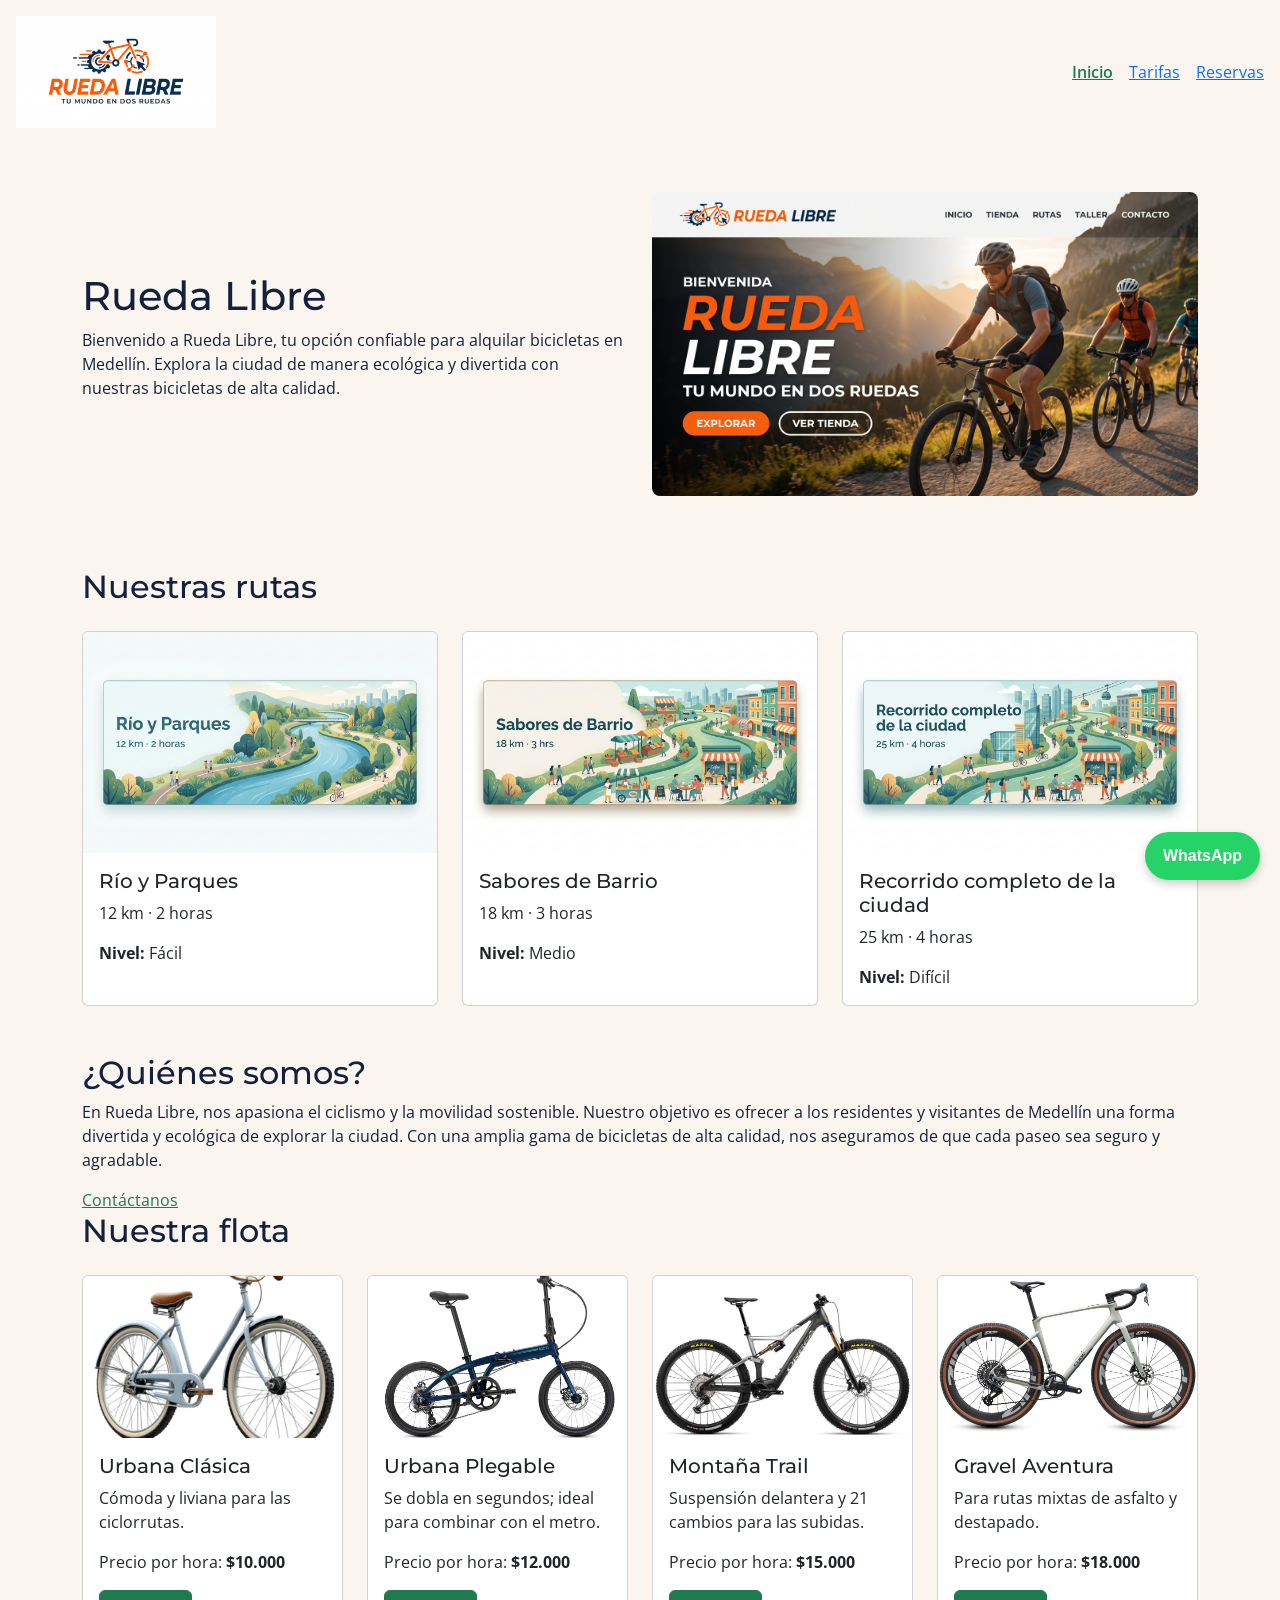
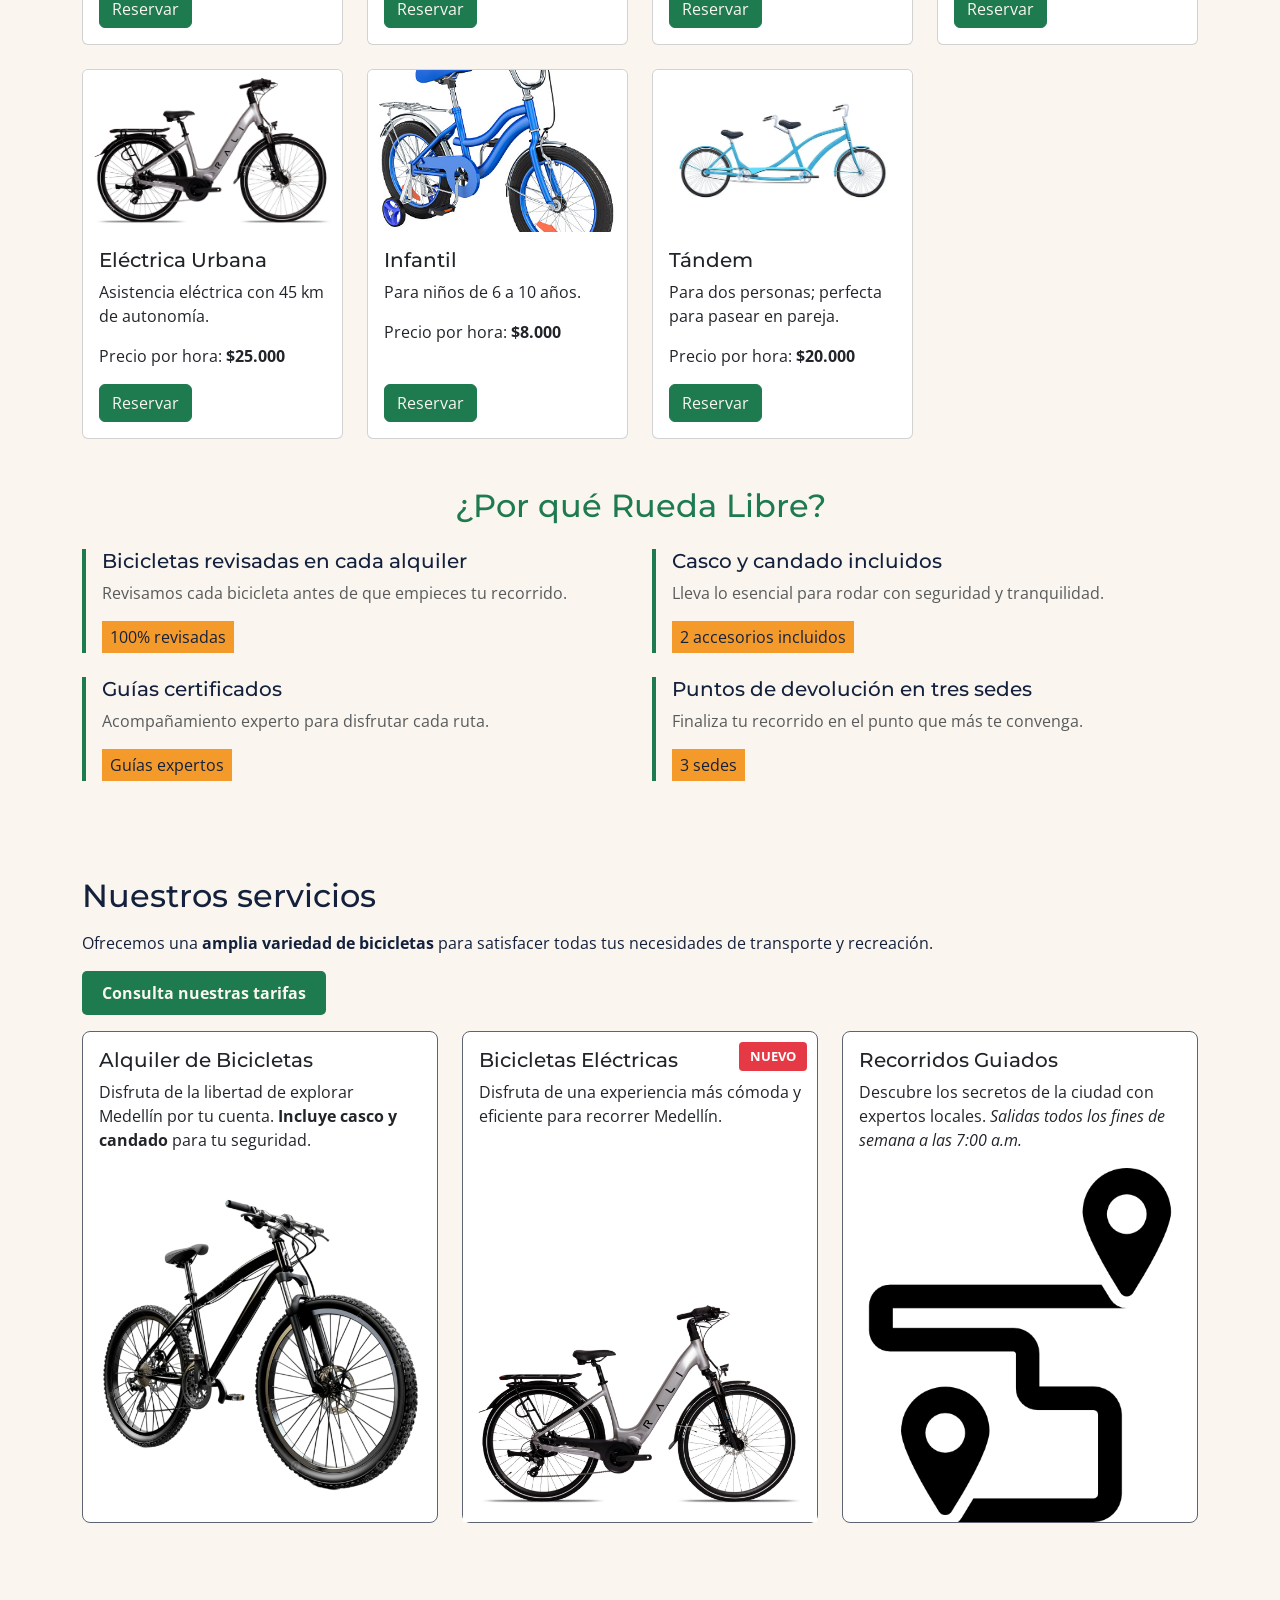
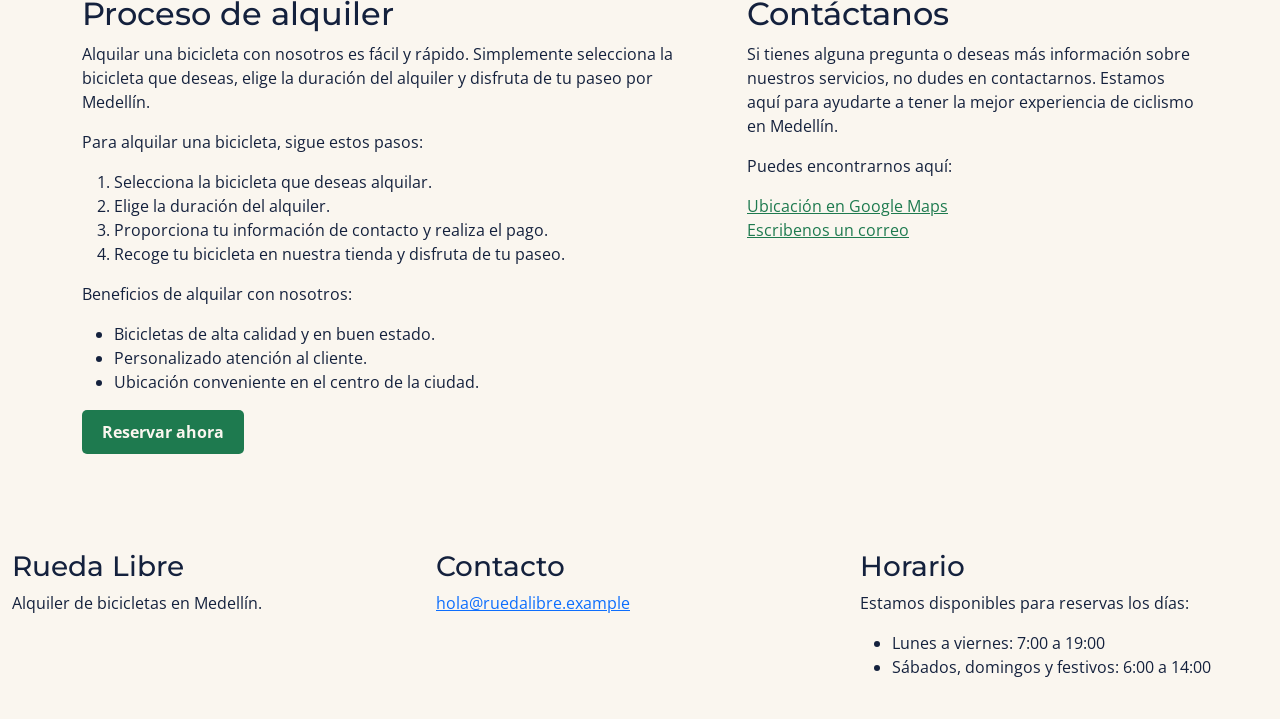
==== commit 8bd96f55: "feat: migrate pages and final review of booststrap" ====
--- a/index.html
+++ b/index.html
@@ -14,14 +14,14 @@
 
 <body>
 
-<header>
-    <a href="index.html"><img src="img/logo-rueda-libre.jpg" alt="Logo de Rueda Libre" width="200" height="100"></a>
+<header class="container-fluid d-flex flex-column flex-md-row align-items-center justify-content-md-between gap-3 p-3">
+    <a href="index.html"><img class="img-fluid" src="img/logo-rueda-libre.jpg" alt="Logo de Rueda Libre" width="200" height="100"></a>
     
     <nav aria-label="Navegación principal">
-        <ul id="menu">
-            <li><a href="index.html" class="activo">Inicio</a></li>
-            <li><a href="paginas/tarifas.html" class="activo">Tarifas</a></li>
-            <li><a href="paginas/reservas.html" class="activo">Reservas</a></li>
+        <ul id="menu" class="list-unstyled d-flex flex-wrap justify-content-center gap-3 mb-0">
+            <li><a href="index.html" class="activo" aria-current="page">Inicio</a></li>
+            <li><a href="paginas/tarifas.html">Tarifas</a></li>
+            <li><a href="paginas/reservas.html">Reservas</a></li>
         </ul>
     </nav>
 
@@ -197,47 +197,44 @@
         </div>
     </section>
 
-    <section id="services">
-
-        
-        <h2>Nuestros servicios</h2>
-        <p>Ofrecemos una <strong>amplia variedad de bicicletas</strong> para satisfacer todas tus necesidades</strong> de transporte y recreación.</p>
-
-        <a href="paginas/tarifas.html#recorridos" class="boton">Consulta nuestras tarifas</a>
-        
-    
-        <article>
-        <h3>Alquiler de Bicicletas</h3>
-        <p>
-        Disfruta de la libertad de explorar Medellín por tu cuenta. 
-        <strong>Incluye casco y candado</strong> para tu seguridad.
-        </p>
-        <img src="img/bicicleta-rueda.png" alt="Alquiler de bicicletas" width="400" height="300">
-        </article>
-
-        <!--bicicleta electrica-->
-        <article class="tarjeta-servicio">
-        <span class="etiqueta-nuevo">Nuevo</span>
-
-        <h3>Bicicletas Eléctricas</h3>
-        <p>
-        Disfruta de una experiencia más cómoda y eficiente para recorrer Medellín.
-        </p>
-        <img src="img/bicicleta-electrica-rueda.jpg" alt="Bicicleta eléctrica" width="400" height="300">
-        </article>
-
-        <article>
-        <h3>Recorridos Guiados</h3>
-        <p>
-        Descubre los secretos de la ciudad con expertos locales.
-        <em>Salidas todos los fines de semana a las 7:00 a.m.</em>
-        </p>
-        <img src="img/ruta-rueda.png" alt="Recorridos guiados" width="400" height="300">
-        </article>
-    
-    </section>
-
-    <section id="process">
+    <section id="services" class="my-5" aria-labelledby="services-title">
+        <h2 id="services-title" class="mb-3">Nuestros servicios</h2>
+        <p>Ofrecemos una <strong>amplia variedad de bicicletas</strong> para satisfacer todas tus necesidades de transporte y recreación.</p>
+        <p><a href="paginas/tarifas.html#recorridos" class="boton">Consulta nuestras tarifas</a></p>
+        <div class="row g-4">
+            <div class="col-12 col-md-6 col-lg-4">
+                <article class="card h-100">
+                    <div class="card-body">
+                        <h3 class="h5 card-title">Alquiler de Bicicletas</h3>
+                        <p class="card-text">Disfruta de la libertad de explorar Medellín por tu cuenta. <strong>Incluye casco y candado</strong> para tu seguridad.</p>
+                    </div>
+                    <img class="img-fluid" src="img/bicicleta-rueda.png" alt="Alquiler de bicicletas" width="400" height="300">
+                </article>
+            </div>
+            <div class="col-12 col-md-6 col-lg-4">
+                <article class="card tarjeta-servicio h-100">
+                    <span class="etiqueta-nuevo">Nuevo</span>
+                    <div class="card-body">
+                        <h3 class="h5 card-title">Bicicletas Eléctricas</h3>
+                        <p class="card-text">Disfruta de una experiencia más cómoda y eficiente para recorrer Medellín.</p>
+                    </div>
+                    <img class="img-fluid" src="img/bicicleta-electrica-rueda.jpg" alt="Bicicleta eléctrica" width="400" height="300">
+                </article>
+            </div>
+            <div class="col-12 col-md-6 col-lg-4">
+                <article class="card h-100">
+                    <div class="card-body">
+                        <h3 class="h5 card-title">Recorridos Guiados</h3>
+                        <p class="card-text">Descubre los secretos de la ciudad con expertos locales. <em>Salidas todos los fines de semana a las 7:00 a.m.</em></p>
+                    </div>
+                    <img class="img-fluid" src="img/ruta-rueda.png" alt="Recorridos guiados" width="400" height="300">
+                </article>
+            </div>
+        </div>
+    </section>
+
+    <div class="row g-4 my-5">
+    <section id="process" class="col-12 col-md-7">
         <h2>Proceso de alquiler</h2>
         <p>Alquilar una bicicleta con nosotros es fácil y rápido. Simplemente selecciona la bicicleta que deseas, elige la duración del alquiler y disfruta de tu paseo por Medellín.</p>
         
@@ -260,7 +257,7 @@
     
     </section>
 
-    <section id="contact">
+    <section id="contact" class="col-12 col-md-5">
         <h2>Contáctanos</h2>
         <p>Si tienes alguna pregunta o deseas más información sobre nuestros servicios, no dudes en contactarnos. Estamos aquí para ayudarte a tener la mejor experiencia de ciclismo en Medellín.</p> 
         <p>Puedes encontrarnos aquí:</p>
@@ -269,24 +266,21 @@
 
     
     </section>
-
-
-
-
-
+    </div>
  </main>
-<footer>
-    <div class="bloque-footer">
+<footer class="container-fluid py-4">
+  <div class="row g-3">
+    <div class="bloque-footer col-12 col-md-6 col-xl-4">
         <h3>Rueda Libre</h3>
         <p>Alquiler de bicicletas en Medellín.</p>
     </div>
 
-    <div class="bloque-footer">
+    <div class="bloque-footer col-12 col-md-6 col-xl-4">
         <h3>Contacto</h3>
         <p><a href="mailto:hola@ruedalibre.example">hola@ruedalibre.example</a></p>
     </div>
 
-    <div class="bloque-footer">
+    <div class="bloque-footer col-12 col-md-6 col-xl-4">
         <h3>Horario</h3>
         <p>Estamos disponibles para reservas los días:</p>
         <ul>
@@ -294,6 +288,7 @@
             <li>Sábados, domingos y festivos: 6:00 a 14:00</li>
         </ul>
     </div>
+  </div>
 </footer>
 
 <a
--- a/css/styles.css
+++ b/css/styles.css
@@ -1,40 +1,26 @@
-/* ==================================================
-   1. VARIABLES Y ESTILOS GENERALES
-================================================== */
 :root {
-    --verde-ruta:#1E7A4F;
-    --naranja-pedal:#F39A2B;
-    --azul-noche:#14213D;
-    --crema:#FAF6EF;
-    --gris-asfalto:#5B6470;
-
+    --verde-ruta: #1E7A4F;
+    --naranja-pedal: #F39A2B;
+    --azul-noche: #14213D;
+    --crema: #FAF6EF;
+    --gris-asfalto: #5B6470;
     --fuente-titulos: 'Montserrat', sans-serif;
     --fuente-textos: 'Open Sans', sans-serif;
-
-    --espaciado-sm: 0.5rem;
-    --espaciado-md: 1rem;
-    --espaciado-lg: 2rem;
-    --espaciado-xl: 3rem;
-
     --bs-success-rgb: 30, 122, 79;
 }
 
-* {
-    box-sizing: border-box;
-}
-
 body {
-    margin: 0;
     font-family: var(--fuente-textos);
     color: var(--azul-noche);
     background-color: var(--crema);
 }
 
-img {
-    max-width: 100%;
-}
-
-h1, h2, h3, h4, h5, h6 {
+h1,
+h2,
+h3,
+h4,
+h5,
+h6 {
     font-family: var(--fuente-titulos);
 }
 
@@ -45,46 +31,6 @@
 main.container a:not(.boton):not(.btn):hover,
 main.container a:not(.boton):not(.btn):focus-visible {
     color: var(--naranja-pedal);
-}
-
-/* Distribución de main conservada para tarifas y reservas. */
-main:not(.container) {
-    width: calc(100% - 2rem);
-    max-width: 60rem;
-    margin-inline: auto;
-}
-
-/* ==================================================
-   2. ENCABEZADO Y NAVEGACIÓN
-================================================== */
-header {
-    display: flex;
-    flex-direction: column;
-    align-items: center;
-    gap: var(--espaciado-md);
-    padding: var(--espaciado-md);
-}
-
-header img {
-    display: block;
-    width: min(100%, 200px);
-    height: auto;
-}
-
-header nav {
-    width: 100%;
-}
-
-nav ul,
-#menu {
-    display: flex;
-    flex-wrap: wrap;
-    justify-content: center;
-    align-items: center;
-    gap: var(--espaciado-md);
-    margin: 0;
-    padding: 0;
-    list-style: none;
 }
 
 #menu a.activo {
@@ -103,24 +49,9 @@
     object-fit: cover;
 }
 
-/* ==================================================
-   3. SERVICIOS Y MARCA
-================================================== */
-#services {
-    display: grid;
-    gap: var(--espaciado-lg);
-}
-
 #services article {
-    padding: var(--espaciado-md);
-    border: 1px solid var(--gris-asfalto);
-    border-radius: var(--espaciado-sm);
-}
-
-#services article img {
-    display: block;
-    width: 100%;
-    height: auto;
+    border-color: var(--gris-asfalto);
+    border-radius: 0.5rem;
 }
 
 .text-brand {
@@ -162,9 +93,6 @@
     text-transform: uppercase;
 }
 
-/* ==================================================
-   4. TARIFAS (solo paginas/tarifas.html)
-================================================== */
 table {
     width: 100%;
     table-layout: fixed;
@@ -189,67 +117,39 @@
     border-right: none;
 }
 
-tr:last-child td {
+tr:last-child > * {
     border-bottom: none;
 }
 
-th {
+thead th {
     text-align: center;
     background-color: var(--verde-ruta);
     color: var(--crema);
 }
 
+tbody th[scope="row"] {
+    text-align: left;
+    background-color: transparent;
+    color: inherit;
+    font-weight: normal;
+}
+
 td {
     text-align: left;
 }
 
-/* ==================================================
-   5. RESERVAS Y FORMULARIO (solo paginas/reservas.html)
-================================================== */
-.reserva-layout {
-    display: grid;
-    grid-template-columns: minmax(0, 1fr);
-    align-items: start;
-    gap: var(--espaciado-lg);
-}
-
-#formulario {
-    min-width: 0;
-}
-
+.tarifa-nota,
 .informacion-reserva {
-    min-width: 0;
-    padding: var(--espaciado-md);
+    padding: 1rem;
     border: 1px solid var(--gris-asfalto);
-    border-radius: var(--espaciado-sm);
+    border-radius: 0.5rem;
+}
+
+.informacion-reserva {
     overflow-wrap: anywhere;
 }
 
-label {
-    display: block;
-    margin-bottom: var(--espaciado-sm);
-}
-
-input,
-select,
-textarea {
-    width: 100%;
-    box-sizing: border-box;
-}
-
-.fila-datos {
-    display: grid;
-    grid-template-columns: minmax(0, 1fr);
-    gap: var(--espaciado-md);
-}
-
-.form-data,
-.form-rent,
-.form-confirm {
-    margin-bottom: var(--espaciado-xl);
-}
-
-#formulario input:focus,
+input:focus,
 select:focus,
 textarea:focus,
 button:focus {
@@ -258,49 +158,9 @@
     box-shadow: 0 0 5px;
 }
 
-input[type="checkbox"] {
-    width: auto;
-}
-
-fieldset p:has(#terminos) {
-    display: flex;
-    flex-direction: row-reverse;
-    justify-content: flex-end;
-    align-items: center;
-    gap: var(--espaciado-sm);
-}
-
-fieldset p:has(#terminos) label {
-    margin-bottom: 0;
-    cursor: pointer;
-}
-
-button[type="submit"] {
-    padding: 0.75rem 2rem;
-    background-color: var(--verde-ruta);
-    color: var(--crema);
-    border: none;
-    border-radius: 5px;
-    cursor: pointer;
-}
-
-button[type="submit"]:hover {
-    background-color: var(--naranja-pedal);
-}
-
 button:focus-visible {
     outline: 3px solid var(--naranja-pedal);
     outline-offset: 2px;
-}
-
-/* ==================================================
-   6. PIE Y ELEMENTOS DE ACCIÓN
-================================================== */
-footer {
-    display: grid;
-    grid-template-columns: minmax(0, 1fr);
-    gap: var(--espaciado-md);
-    padding: var(--espaciado-md);
 }
 
 .boton {
@@ -343,59 +203,13 @@
     background-color: #1ea952;
 }
 
-/* ==================================================
-   7. TABLET
-================================================== */
 @media (min-width: 768px) {
-    header {
-        flex-direction: row;
-        justify-content: space-between;
-    }
-
-    header nav {
-        width: auto;
-        flex: 0 0 auto;
-    }
-
-    #menu {
-        flex-wrap: nowrap;
-    }
-
-    .reserva-layout {
-        grid-template-columns: minmax(0, 2fr) minmax(14rem, 1fr);
-    }
-
-    .fila-datos {
-        grid-template-columns: repeat(2, minmax(0, 1fr));
-    }
-
-    footer {
-        grid-template-columns: repeat(2, minmax(0, 1fr));
-        justify-content: space-evenly;
-        align-items: start;
-    }
-
     table {
         font-size: 0.875rem;
     }
 
     th,
     td {
-        padding: var(--espaciado-sm);
+        padding: 0.5rem;
     }
 }
-
-/* ==================================================
-   8. ESCRITORIO
-================================================== */
-@media (min-width: 1200px) {
-    main:not(.container) {
-        width: calc(100% - 3rem);
-        max-width: 75rem;
-    }
-
-    footer {
-        grid-template-columns: repeat(3, minmax(0, 1fr));
-        gap: var(--espaciado-lg);
-    }
-}
